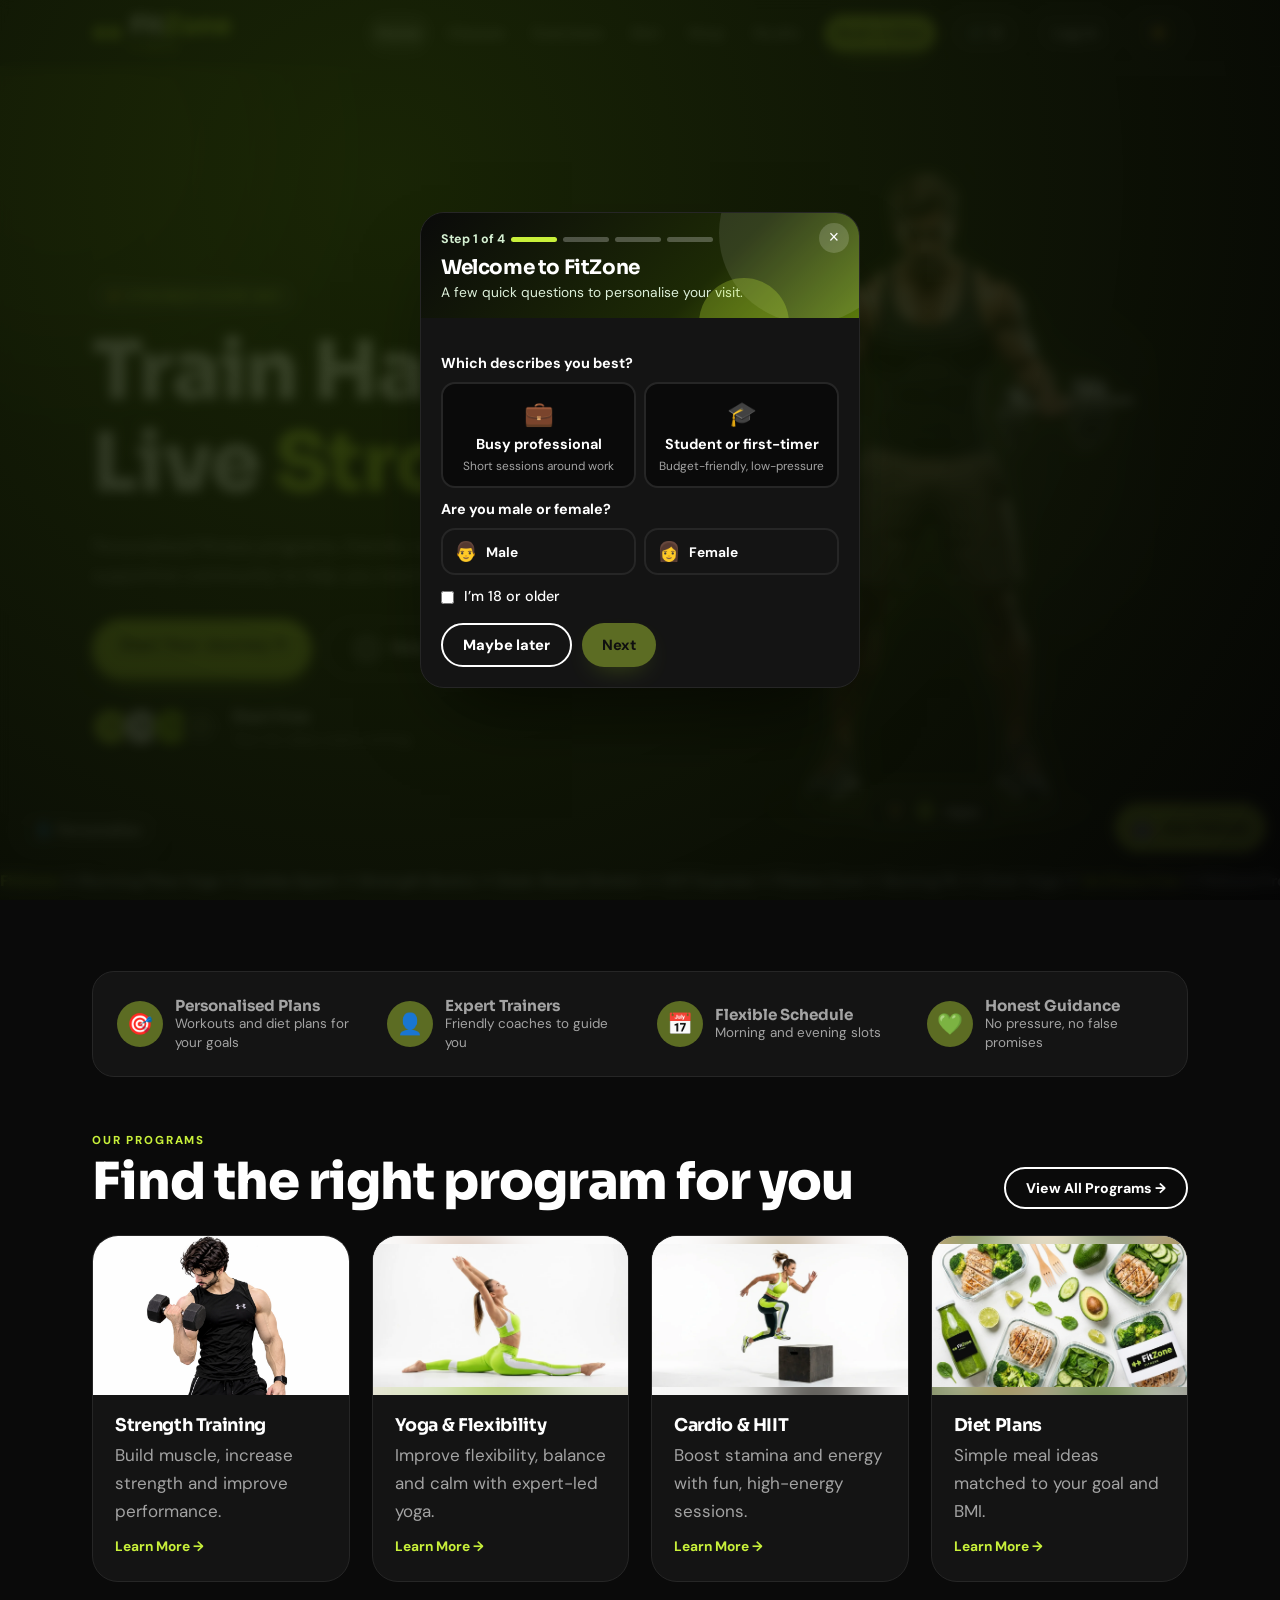
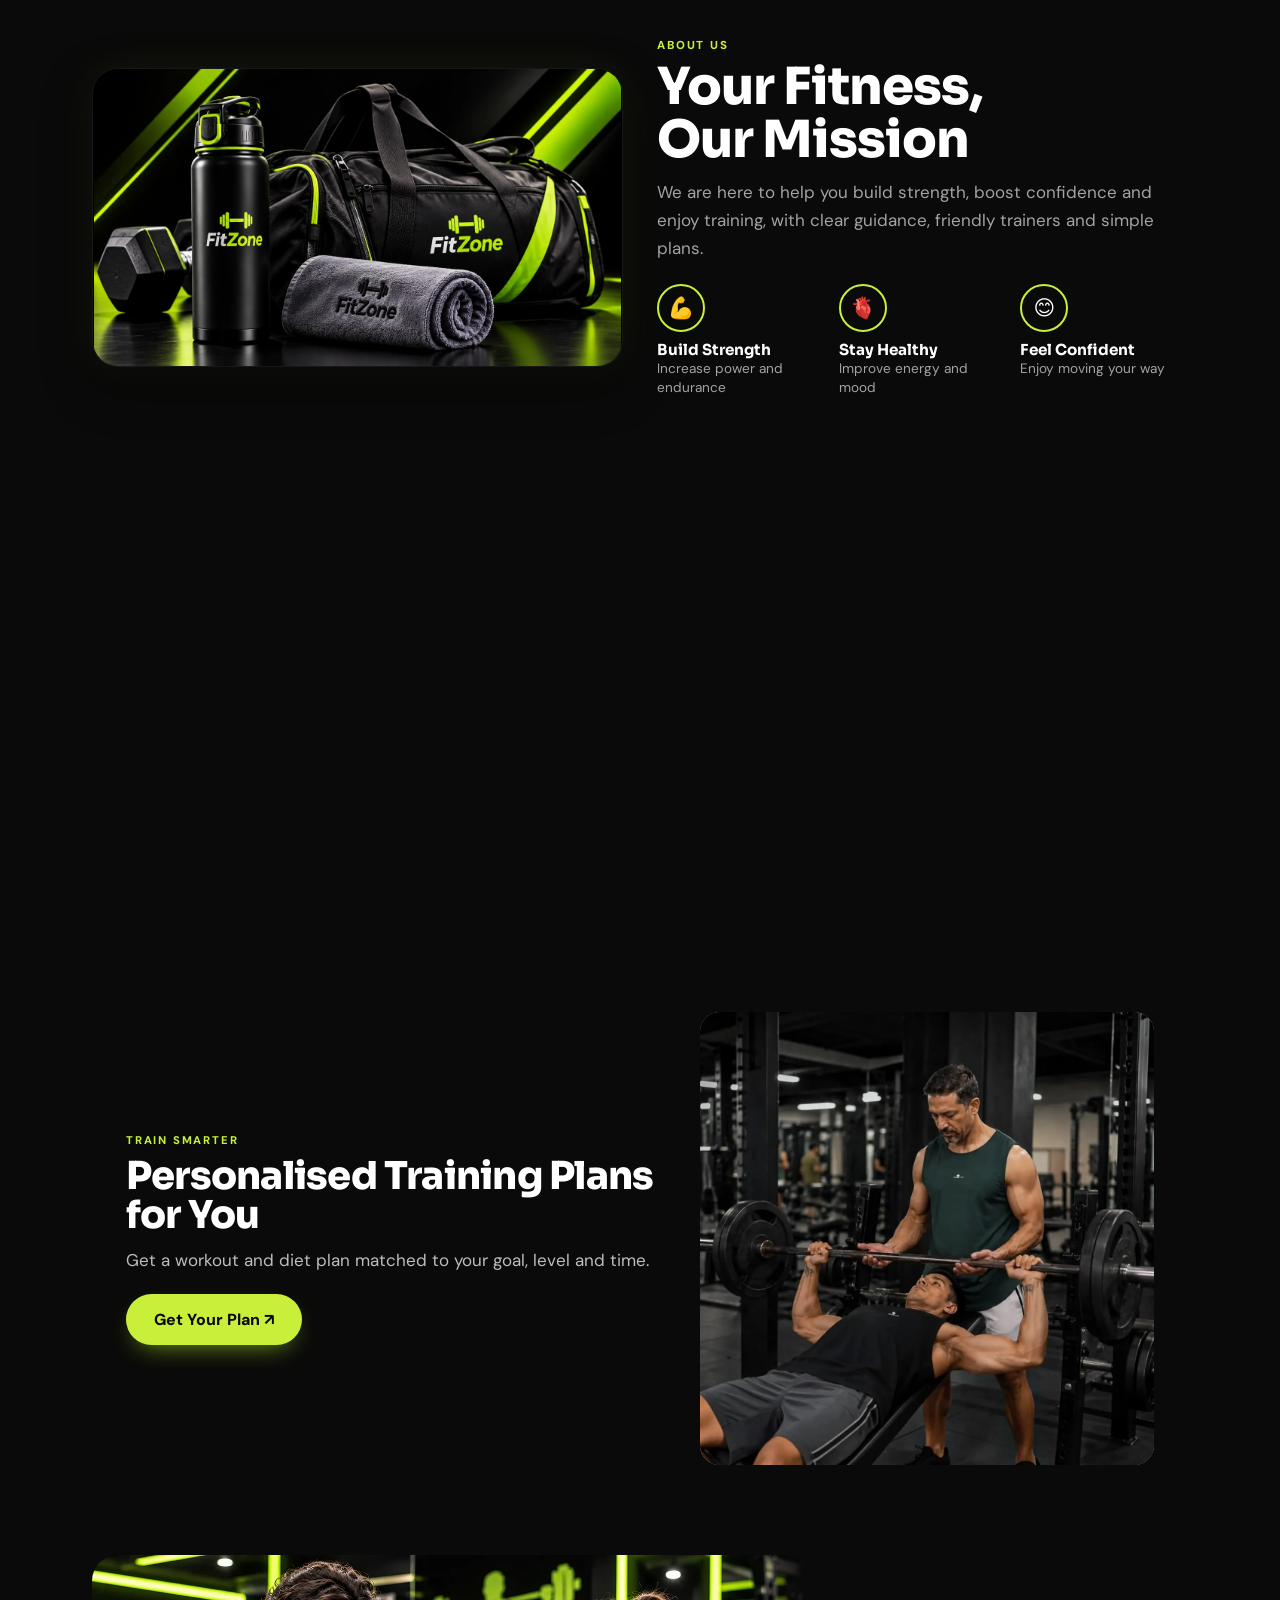
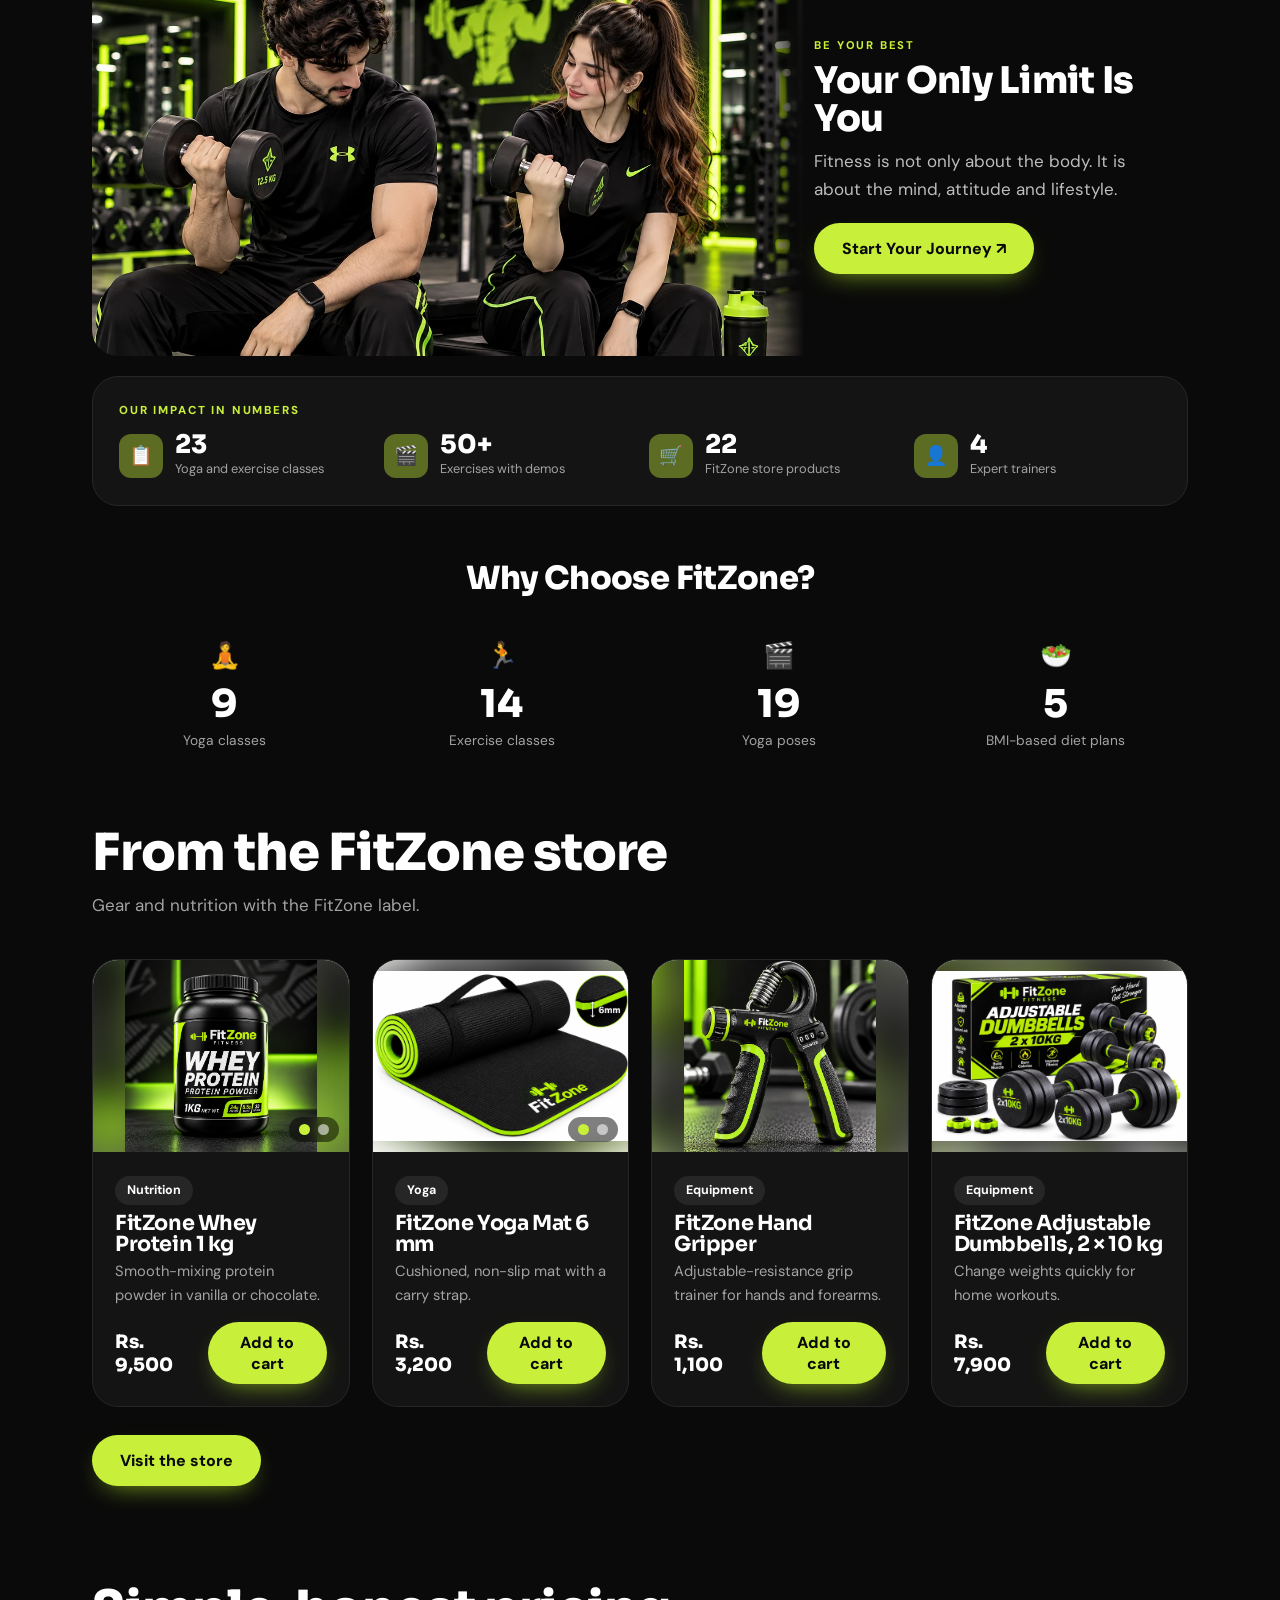
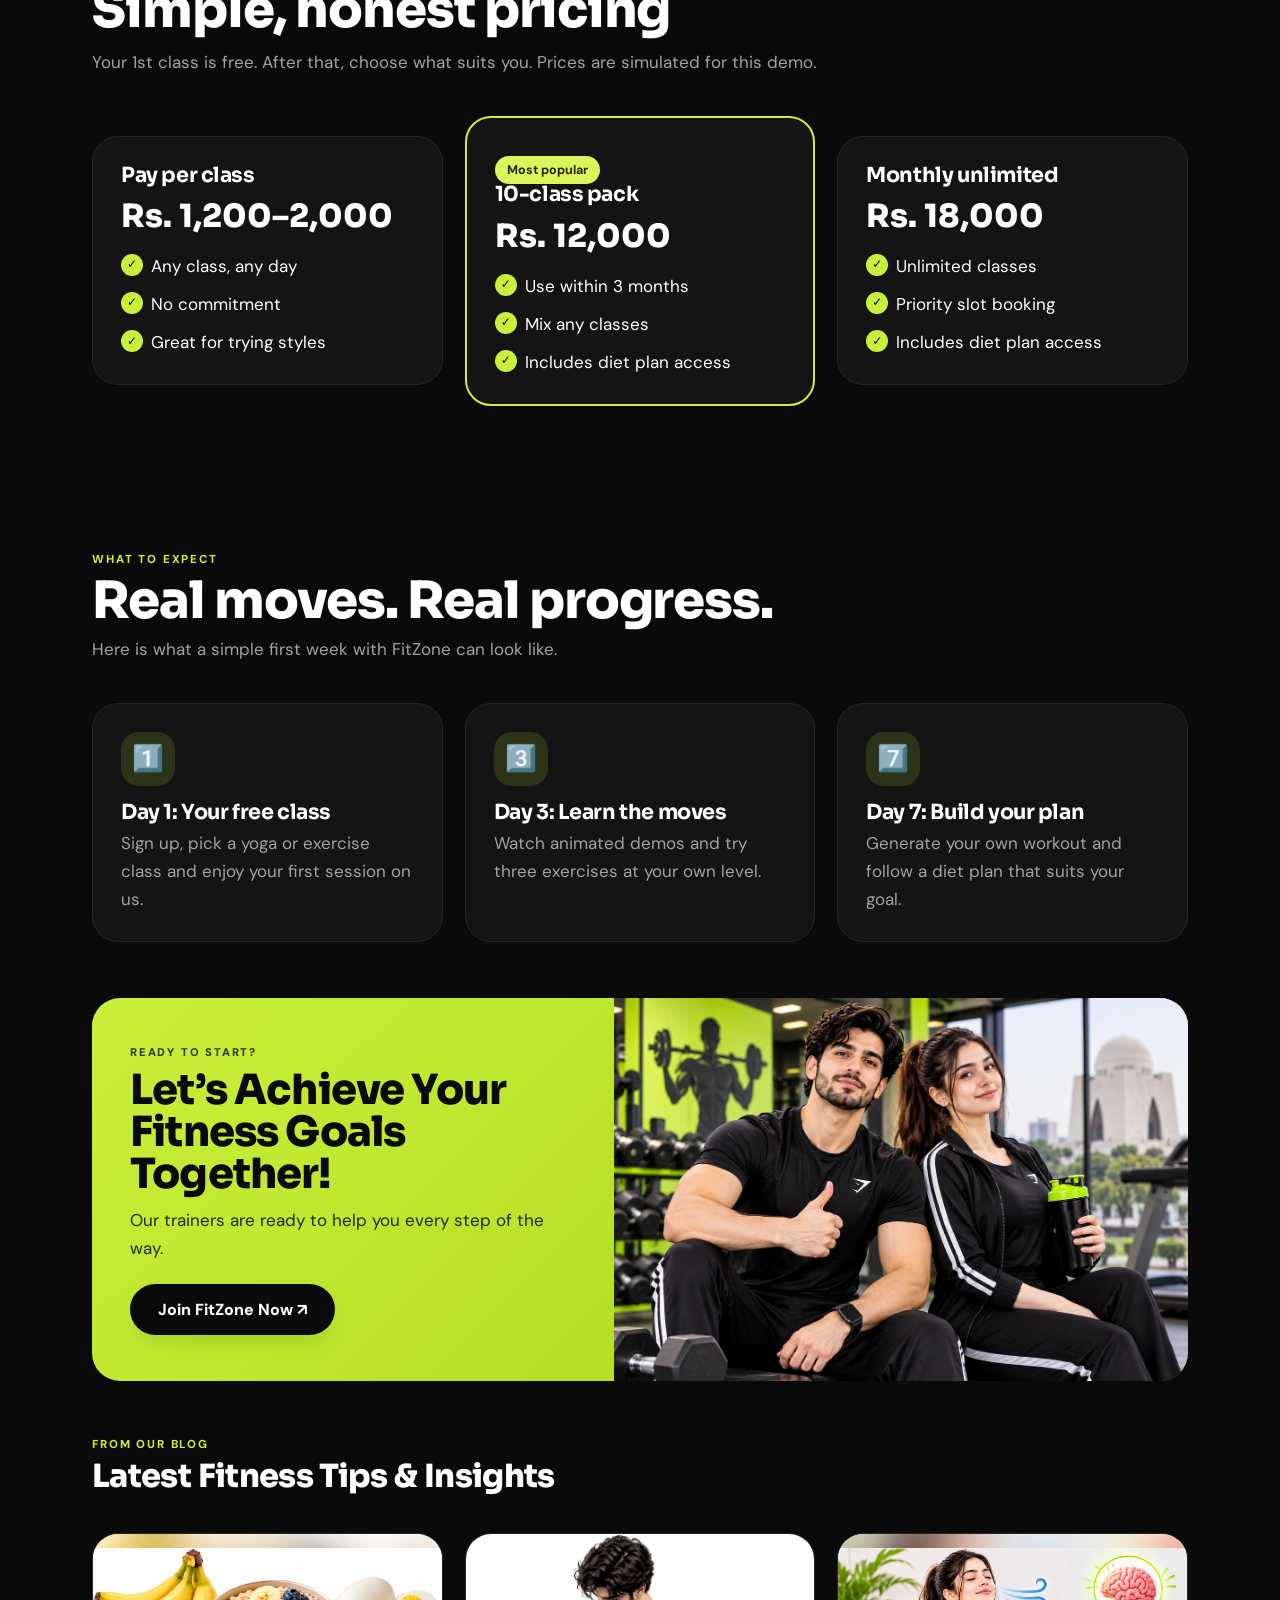
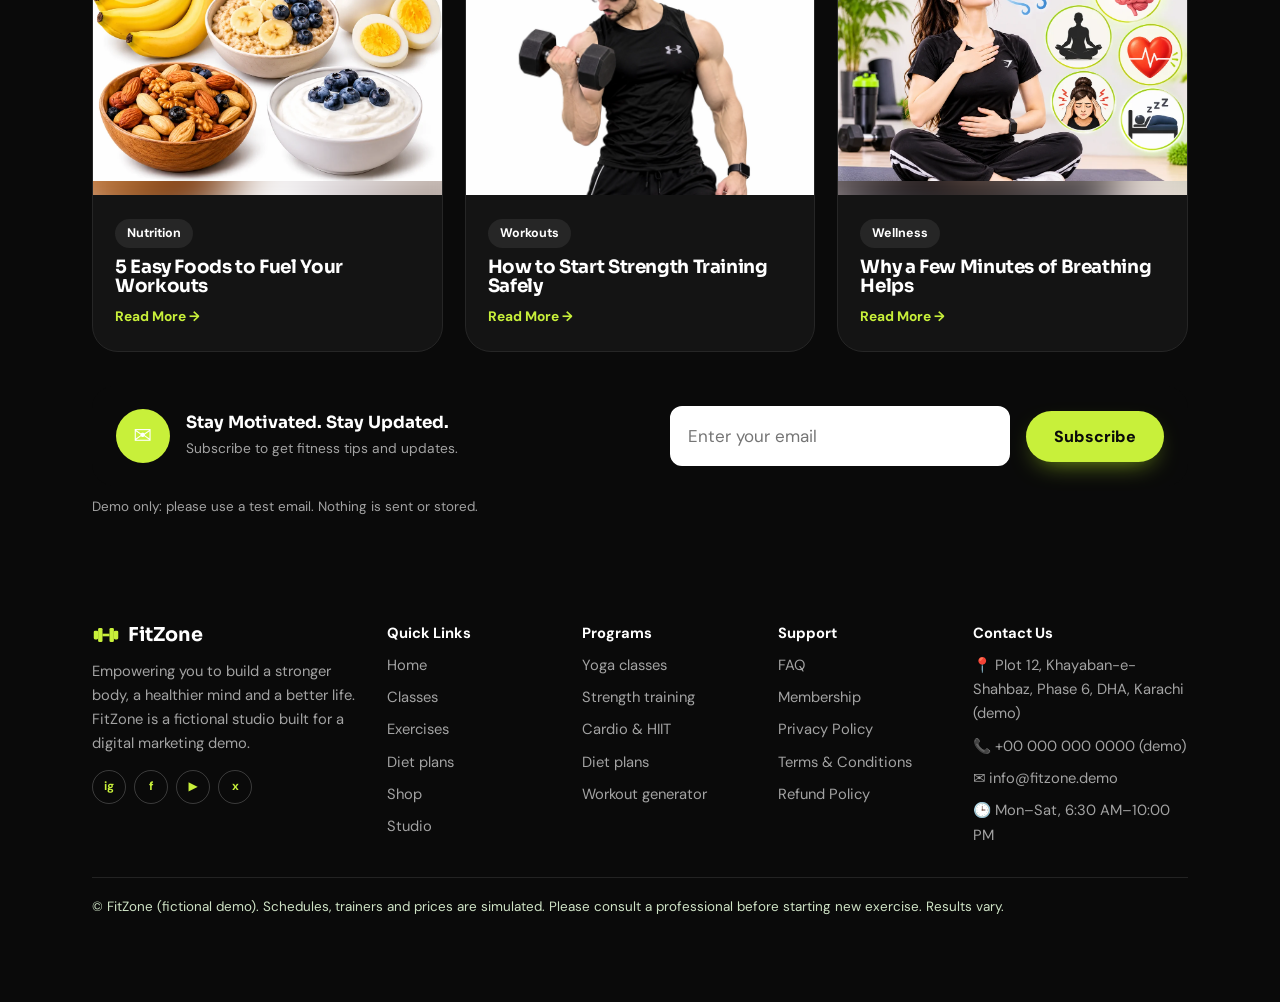
==== index.html @ 0810109a "first commit" ====
<!DOCTYPE html>
<html lang="en"><head><meta charset="utf-8">
<meta name="viewport" content="width=device-width, initial-scale=1, viewport-fit=cover">
<title>FitZone – Move your way</title>
<link rel="preconnect" href="https://fonts.googleapis.com"><link rel="preconnect" href="https://fonts.gstatic.com" crossorigin>
<link href="https://fonts.googleapis.com/css2?family=Sora:wght@600;700;800&family=DM+Sans:wght@400;500;700&display=swap" rel="stylesheet">
<link rel="stylesheet" href="styles.css"></head><body>
<div id="pb"></div>
<nav id="nav"><div class="w"><a class="logo" href="#home"><svg style="width:30px;height:30px;flex:none" viewBox="0 0 32 32" aria-hidden="true"><g fill="#c8f03a"><rect x="2" y="11" width="5" height="10" rx="1.5"/><rect x="25" y="11" width="5" height="10" rx="1.5"/><rect x="7" y="8" width="5" height="16" rx="1.5"/><rect x="20" y="8" width="5" height="16" rx="1.5"/><rect x="12" y="14.5" width="8" height="3"/></g></svg><span>Fit<i>Zone</i><small>FITNESS</small></span></a><button id="mb" aria-label="Menu">Menu</button>
<div class="links"><a data-p="home" href="#home">Home</a><a data-p="classes" href="#classes">Classes</a><a data-p="learn" href="#learn">Exercises</a><a data-p="diet" href="#diet">Diet</a><a data-p="shop" href="#shop">Shop</a><a data-p="studio" href="#studio">Studio</a><a class="btn" data-p="book" href="#book">Book a class</a><button class="opt" id="ct" aria-label="Open cart" style="margin-left:6px">🛒 <b id="cc">0</b></button><button class="opt" id="au" style="margin-left:6px">Log in</button><button class="opt" id="th" aria-label="Switch light or dark theme" style="margin-left:6px">🌙</button></div></div></nav>
 
<main>
<div class="pg" id="pg-home">
<header class="hx"><div class="blob" style="width:440px;height:440px;background:#9fd11a;left:-160px;top:-140px;opacity:.16"></div>
<div class="w hxg"><div class="hxl"><span class="eyebrow">⚡ Stronger every day</span>
<h1><span><b>Train Hard.</b></span><span><b>Live <em>Strong.</em></b></span></h1>
<p class="lead">Personalised fitness programs, friendly coaching and a supportive community to help you reach your best self.</p>
<div class="cta"><a class="btn" href="#classes">Start Your Journey ↗</a><a class="btn o" href="#studio"><span class="pl2">▶</span> Watch Video</a></div>
<div class="avs"><span style="background:#c8f03a;color:#0a0a0a">A</span><span style="background:#fff;color:#0a0a0a">B</span><span style="background:#9fd11a;color:#0a0a0a">S</span><span style="background:#262626;color:#c8f03a">+</span><div><b>Start free</b><small>Your 1st class costs nothing</small></div></div></div>
<div class="hxr"><div class="lift" role="img" aria-label="A strong man curling two dumbbells"><div class="lf-poster"></div><canvas class="lf-canvas" width="768" height="1152" aria-hidden="true"></canvas><span class="lf-rep">🏋️ <b id="reps">0</b> reps</span></div></div></div></header>
<section class="s1" style="padding-bottom:0"><div class="w"><div class="fs rv"><div><i>🎯</i><span><b>Personalised Plans</b>Workouts and diet plans for your goals</span></div><div><i>👤</i><span><b>Expert Trainers</b>Friendly coaches to guide you</span></div><div><i>📅</i><span><b>Flexible Schedule</b>Morning and evening slots</span></div><div><i>💚</i><span><b>Honest Guidance</b>No pressure, no false promises</span></div></div></div></section>
<section class="s1"><div class="w"><div class="sh rv"><div><span class="ey">Our programs</span><h2>Find the right program for you</h2></div><a class="btn o sm" href="#classes">View All Programs →</a></div><div class="grid p4"><div class="card pcd rv"><div class="im has-img wht"><img src="images/strength-training.webp" alt="Athlete doing a dumbbell curl: FitZone strength training" width="1100" height="1146" loading="lazy" decoding="async"></div><div class="tx"><h3>Strength Training</h3><p class="mut" style="margin-top:6px">Build muscle, increase strength and improve performance.</p><a class="ln" href="#classes">Learn More →</a></div></div><div class="card pcd rv"><div class="im has-img bf" style="--b:url('images/yoga-flexibility.webp')"><img src="images/yoga-flexibility.webp" alt="Woman doing a yoga stretch for flexibility" width="1100" height="614" loading="lazy" decoding="async"></div><div class="tx"><h3>Yoga &amp; Flexibility</h3><p class="mut" style="margin-top:6px">Improve flexibility, balance and calm with expert-led yoga.</p><a class="ln" href="#classes">Learn More →</a></div></div><div class="card pcd rv"><div class="im has-img bf" style="--b:url('images/cardio-hiit.webp')"><img src="images/cardio-hiit.webp" alt="Athlete doing a box jump in a high-intensity cardio workout" width="1100" height="614" loading="lazy" decoding="async"></div><div class="tx"><h3>Cardio &amp; HIIT</h3><p class="mut" style="margin-top:6px">Boost stamina and energy with fun, high-energy sessions.</p><a class="ln" href="#classes">Learn More →</a></div></div><div class="card pcd rv"><div class="im has-img bf" style="--b:url('images/diet-plans.webp')"><img src="images/diet-plans.webp" alt="Healthy meal prep boxes with chicken, broccoli, spinach and a green smoothie" width="1100" height="614" loading="lazy" decoding="async"></div><div class="tx"><h3>Diet Plans</h3><p class="mut" style="margin-top:6px">Simple meal ideas matched to your goal and BMI.</p><a class="ln" href="#diet">Learn More →</a></div></div></div></div></section>
<section class="s1" style="padding-top:0"><div class="w"><div class="ab"><figure class="abp abimg rv"><img src="images/about-us.webp" alt="FitZone water bottle, gym bag, towel and dumbbell" width="1400" height="788" loading="lazy" decoding="async"></figure><div class="rv"><span class="ey">About us</span><h2>Your Fitness,<br>Our Mission</h2><p class="mut" style="margin:12px 0 22px">We are here to help you build strength, boost confidence and enjoy training, with clear guidance, friendly trainers and simple plans.</p><div class="tri"><div><i>💪</i><b>Build Strength</b><span>Increase power and endurance</span></div><div><i>🫀</i><b>Stay Healthy</b><span>Improve energy and mood</span></div><div><i>😊</i><b>Feel Confident</b><span>Enjoy moving your way</span></div></div></div></div>
<div class="grid lkg"><a class="lk rv" href="#classes"><i class="lkimg"><img src="images/strength-training.webp" alt="Strength training: dumbbell curl" width="1100" height="1146" loading="lazy" decoding="async"></i><span><b>Strength Training</b>Build muscle and improve performance</span><em>→</em></a><a class="lk rv" href="#classes"><i class="lkimg"><img src="images/cardio-hiit.webp" alt="Athlete doing a box jump in a high-intensity cardio workout" width="1100" height="614" loading="lazy" decoding="async"></i><span><b>Cardio &amp; HIIT</b>High-energy workouts to boost stamina</span><em>→</em></a><a class="lk rv" href="#learn"><i class="lkimg"><img src="images/yoga-flexibility.webp" alt="Woman doing a yoga stretch for flexibility" width="1100" height="614" loading="lazy" decoding="async"></i><span><b>Flexibility &amp; Mobility</b>Move freely with stretching and yoga</span><em>→</em></a></div></div></section>
<section class="s1" style="padding-top:0"><div class="w"><div class="sh rv"><h2 style="font-size:1.9rem">Popular Workouts</h2><a class="btn o sm" href="#learn">View All</a></div><div class="grid w4"><a class="card pw rv" href="#learn"><div class="im has-img bf" style="--b:url('images/upper-body-strength.webp')"><img src="images/upper-body-strength.webp" alt="Athlete doing a dumbbell curl for upper body strength" width="1100" height="733" loading="lazy" decoding="async"></div><div class="tx"><b>Upper Body Strength</b><span class="mut">⏱ 45 min</span></div></a><a class="card pw rv" href="#learn"><div class="im has-img bf" style="--b:url('images/lower-body-power.webp')"><img src="images/lower-body-power.webp" alt="Athlete doing a barbell squat for lower body power" width="1100" height="733" loading="lazy" decoding="async"></div><div class="tx"><b>Lower Body Power</b><span class="mut">⏱ 30 min</span></div></a><a class="card pw rv" href="#learn"><div class="im has-img bf" style="--b:url('images/cardio-hiit.webp')"><img src="images/cardio-hiit.webp" alt="Athlete doing a box jump in a high-intensity cardio workout" width="1100" height="614" loading="lazy" decoding="async"></div><div class="tx"><b>HIIT Cardio</b><span class="mut">⏱ 30 min</span></div></a><a class="card pw rv" href="#learn"><div class="im has-img bf" style="--b:url('images/full-body-circuit.webp')"><img src="images/full-body-circuit.webp" alt="Full body circuit exercises: jumping jacks, squats, push-ups, lunges, planks, mountain climbers and high knees" width="1028" height="1100" loading="lazy" decoding="async"></div><div class="tx"><b>Full Body Circuit</b><span class="mut">⏱ 40 min</span></div></a></div></div></section>
<section class="s1" style="padding-top:0"><div class="w"><div class="pln rv"><div><span class="ey2">Train smarter</span><h2>Personalised Training Plans for You</h2><p>Get a workout and diet plan matched to your goal, level and time.</p><a class="btn" href="#learn">Get Your Plan ↗</a></div><div class="plp plpimg" style="--b:url('images/personalised-coaching.webp')"><img src="images/personalised-coaching.webp" alt="A trainer spotting a client on the bench press: personalised training" width="1200" height="1200" loading="lazy" decoding="async"></div></div></div></section>
<section class="s1" style="padding-top:0"><div class="w"><div class="ol"><div class="olc rv"><div class="olp olimg"><img src="images/your-only-limit.webp" alt="A couple training together with dumbbells in the gym" width="1400" height="788" loading="lazy" decoding="async"></div><div class="olt"><span class="ey2">Be your best</span><h2>Your Only Limit Is You</h2><p>Fitness is not only about the body. It is about the mind, attitude and lifestyle.</p><a class="btn" href="#classes">Start Your Journey ↗</a></div></div>
<div class="imp rv"><span class="ey">Our impact in numbers</span><div class="ig"><div><i>📋</i><b data-n="23">0</b><span>Yoga and exercise classes</span></div><div><i>🎬</i><b data-n="50" data-s="+">0</b><span>Exercises with demos</span></div><div><i>🛒</i><b data-n="22">0</b><span>FitZone store products</span></div><div><i>👤</i><b data-n="4">0</b><span>Expert trainers</span></div></div></div></div></div></section>
<section class="s1" style="padding-top:0"><div class="w"><h2 class="rv" style="text-align:center;font-size:2rem">Why Choose FitZone?</h2><div class="why rv"><div><i>🧘</i><b data-n="9">0</b><span>Yoga classes</span></div><div><i>🏃</i><b data-n="14">0</b><span>Exercise classes</span></div><div><i>🎬</i><b data-n="19">0</b><span>Yoga poses</span></div><div><i>🥗</i><b data-n="5">0</b><span>BMI-based diet plans</span></div></div></div></section>
<section style="padding-top:0"><div class="w"><h2 class="rv">From the FitZone store</h2><p class="mut rv" style="margin-top:12px">Gear and nutrition with the FitZone label.</p><div class="grid" id="fp"></div><p style="margin-top:28px"><a class="btn" href="#shop">Visit the store</a></p></div></section><section style="padding-top:0"><div class="w"><h2 class="rv">Simple, honest pricing</h2><p class="mut rv" style="margin-top:12px">Your 1st class is free. After that, choose what suits you. Prices are simulated for this demo.</p><div class="grid" style="align-items:center"><div class="card fe rv l"><h3>Pay per class</h3><p class="price">Rs. 1,200–2,000</p><ul class="ticks"><li>Any class, any day</li><li>No commitment</li><li>Great for trying styles</li></ul></div><div class="card fe rv hot"><span class=tag style=background:var(--b);color:#2a2200>Most popular</span><h3>10-class pack</h3><p class="price">Rs. 12,000</p><ul class="ticks"><li>Use within 3 months</li><li>Mix any classes</li><li>Includes diet plan access</li></ul></div><div class="card fe rv r"><h3>Monthly unlimited</h3><p class="price">Rs. 18,000</p><ul class="ticks"><li>Unlimited classes</li><li>Priority slot booking</li><li>Includes diet plan access</li></ul></div></div></div></section>
<section class="s1"><div class="w"><span class="ey rv">What to expect</span><h2 class="rv">Real moves. Real progress.</h2><p class="mut rv" style="margin:8px 0 0">Here is what a simple first week with FitZone can look like.</p><div class="grid"><div class="card fe rv"><div class="ic">1️⃣</div><h3>Day 1: Your free class</h3><p class="mut" style="margin-top:6px">Sign up, pick a yoga or exercise class and enjoy your first session on us.</p></div><div class="card fe rv"><div class="ic">3️⃣</div><h3>Day 3: Learn the moves</h3><p class="mut" style="margin-top:6px">Watch animated demos and try three exercises at your own level.</p></div><div class="card fe rv"><div class="ic">7️⃣</div><h3>Day 7: Build your plan</h3><p class="mut" style="margin-top:6px">Generate your own workout and follow a diet plan that suits your goal.</p></div></div></div></section>
<section class="s1" style="padding-top:0"><div class="w"><div class="cta2 rv"><div class="ct"><span class="ey2" style="color:#0a0a0acc">Ready to start?</span><h2>Let’s Achieve Your Fitness Goals Together!</h2><p>Our trainers are ready to help you every step of the way.</p><a class="btn dk" href="#book" data-demo>Join FitZone Now ↗</a></div><div class="cpimg" style="--b:url('images/karachi-gym-duo.webp')"><img src="images/karachi-gym-duo.webp" alt="FitZone members smiling in the gym with a view of Karachi" width="1280" height="853" loading="lazy" decoding="async"></div></div></div></section>
<section class="s1" style="padding-top:0"><div class="w"><div class="sh rv"><div><span class="ey">From our blog</span><h2 style="font-size:2rem">Latest Fitness Tips &amp; Insights</h2></div></div><div class="grid"><div class="card rv"><div class="im has-img bf" style="--b:url('images/healthy-breakfast.webp')"><img src="images/healthy-breakfast.webp" alt="Healthy breakfast foods: bananas, oats, boiled eggs, nuts and yogurt with blueberries" width="1100" height="733" loading="lazy" decoding="async"></div><div class="tx"><span class="tag" style="margin:0">Nutrition</span><h3 style="margin-top:10px;font-size:1.15rem">5 Easy Foods to Fuel Your Workouts</h3><button class="ln" data-read="0">Read More →</button></div></div><div class="card rv"><div class="im has-img wht"><img src="images/strength-training.webp" alt="Athlete doing a dumbbell curl: FitZone strength training" width="1100" height="1146" loading="lazy" decoding="async"></div><div class="tx"><span class="tag" style="margin:0">Workouts</span><h3 style="margin-top:10px;font-size:1.15rem">How to Start Strength Training Safely</h3><button class="ln" data-read="1">Read More →</button></div></div><div class="card rv"><div class="im has-img bf" style="--b:url('images/meditation-breathing.webp')"><img src="images/meditation-breathing.webp" alt="Woman doing a calm breathing exercise, with icons for better focus, calm, heart health, less stress and better sleep" width="1100" height="733" loading="lazy" decoding="async"></div><div class="tx"><span class="tag" style="margin:0">Wellness</span><h3 style="margin-top:10px;font-size:1.15rem">Why a Few Minutes of Breathing Helps</h3><button class="ln" data-read="2">Read More →</button></div></div></div><div class="nl rv"><i class="nlc">✉️</i><div><b>Stay Motivated. Stay Updated.</b><span>Subscribe to get fitness tips and updates.</span></div><input id="nle" type="email" placeholder="Enter your email" aria-label="Email address" autocomplete="off"><button class="btn" id="nls">Subscribe</button></div><p class="mut" id="nlm" style="font-size:.84rem;margin-top:10px;min-height:1.3em">Demo only: please use a test email. Nothing is sent or stored.</p></div></section>
</div>
 
<div class="pg" id="pg-classes" hidden>
<div class="pagehead"><div class="blob" style="width:340px;height:340px;background:#9fd11a;right:-60px;top:-80px"></div><div class="w" style="position:relative"><h1 style="font-size:clamp(2.4rem,6vw,4rem);font-weight:800">Find your <span class="grad">class</span></h1><p>Yoga or exercise, morning or evening. Your 1st class is free.</p></div></div>
<section id="cgs" hidden><div class="w"><div id="cgate" class="book"><h3>Please sign in to see our classes</h3><p class="mut" style="margin:10px 0 20px">Create a free account or log in to unlock all yoga and exercise classes. Your 1st class is free.</p><button class="btn" data-authc>Sign up / Log in</button></div></div></section><section id="cbody"><div class="w"><h2 class="rv" style="font-size:2.2rem">Book a class</h2><p class="mut rv" style="margin:8px 0 20px">Your 1st class is free, all other classes are paid. What would you like to do?</p><div class="ctt" id="ctt"></div><div class="chips" id="cct" style="margin-top:16px"></div><div class="chips" id="flt" style="margin-top:12px"></div><div class="grid" id="cg"></div>
<h2 class="rv" style="margin-top:80px;font-size:2.2rem">Weekly timetable <span class="mut" style="font-size:1rem;font-family:'DM Sans';font-weight:500">(simulated)</span></h2>
<div class="sc rv"><table><tr><th>Class</th><th>Days</th><th>Time</th><th>Price</th></tr><tr><td>Morning Flow Yoga</td><td>Mon · Wed · Fri</td><td>7:00 AM / 8:30 AM</td><td>Rs. 1,500</td></tr><tr><td>Strength Basics</td><td>Tue · Thu · Sat</td><td>7:00 AM / 8:30 AM</td><td>Rs. 2,000</td></tr><tr><td>Zumba Spark</td><td>Mon · Wed · Sat</td><td>6:30 PM / 8:00 PM</td><td>Rs. 1,800</td></tr><tr><td>Desk-Reset Stretch</td><td>Tue · Thu · Fri</td><td>6:30 PM / 8:00 PM</td><td>Rs. 1,200</td></tr><tr><td>HIIT Express</td><td>Mon · Wed · Fri</td><td>7:00 AM / 8:30 AM</td><td>Rs. 2,200</td></tr><tr><td>Pilates Core</td><td>Tue · Thu</td><td>6:30 PM / 8:00 PM</td><td>Rs. 1,700</td></tr><tr><td>Boxing Fit</td><td>Mon · Wed · Sat</td><td>6:30 PM / 8:00 PM</td><td>Rs. 2,300</td></tr><tr><td>Chair Yoga</td><td>Mon · Wed · Fri</td><td>7:00 AM / 8:30 AM</td><td>Rs. 1,300</td></tr><tr><td>Core Blast</td><td>Tue · Thu · Sat</td><td>7:00 AM / 8:30 AM</td><td>Rs. 1,900</td></tr><tr><td>Glute and Leg Day</td><td>Mon · Wed · Fri</td><td>6:30 PM / 8:00 PM</td><td>Rs. 2,100</td></tr><tr><td>Power Yoga</td><td>Tue · Thu · Sat</td><td>7:00 AM / 8:30 AM</td><td>Rs. 2,000</td></tr><tr><td>Stretch and Recover</td><td>Wed · Fri · Sun</td><td>6:30 PM / 8:00 PM</td><td>Rs. 1,400</td></tr><tr><td>Hatha Basics</td><td>Mon · Wed · Fri</td><td>7:00 AM / 8:30 AM</td><td>Rs. 1,400</td></tr><tr><td>Sunset Vinyasa</td><td>Tue · Thu · Sat</td><td>6:30 PM / 8:00 PM</td><td>Rs. 1,600</td></tr><tr><td>Ashtanga Basics</td><td>Mon · Wed · Fri</td><td>7:00 AM / 8:30 AM</td><td>Rs. 1,900</td></tr><tr><td>Yin Yoga</td><td>Wed · Fri · Sun</td><td>6:30 PM / 8:00 PM</td><td>Rs. 1,500</td></tr><tr><td>Breath and Meditation</td><td>Tue · Thu · Sat</td><td>7:00 AM / 8:30 AM</td><td>Rs. 1,200</td></tr><tr><td>Desk-Worker Yoga</td><td>Mon · Wed · Fri</td><td>6:30 PM / 8:00 PM</td><td>Rs. 1,400</td></tr><tr><td>Low-Impact Cardio</td><td>Mon · Wed · Fri</td><td>7:00 AM / 8:30 AM</td><td>Rs. 1,600</td></tr><tr><td>Circuit Training</td><td>Tue · Thu · Sat</td><td>6:30 PM / 8:00 PM</td><td>Rs. 2,000</td></tr><tr><td>Tabata Blast</td><td>Tue · Thu · Sat</td><td>7:00 AM / 8:30 AM</td><td>Rs. 2,200</td></tr><tr><td>Functional Strength</td><td>Mon · Wed · Fri</td><td>6:30 PM / 8:00 PM</td><td>Rs. 2,300</td></tr><tr><td>Barre Tone</td><td>Tue · Thu</td><td>6:30 PM / 8:00 PM</td><td>Rs. 1,800</td></tr></table><p class="mut" style="margin-top:10px;font-size:.9rem">Your 1st class is free. All other classes are paid. Prices are simulated.</p></div><h2 class="rv" style="margin-top:80px;font-size:2.2rem">A balanced week</h2><div class="sc rv"><table><tr><th>Day</th><th>Focus</th><th>Try</th></tr><tr><td>Mon</td><td>Legs and core</td><td>Squats, bridges, planks</td></tr><tr><td>Tue</td><td>Upper body</td><td>Push-ups, rows, shoulder press</td></tr><tr><td>Wed</td><td>Cardio class</td><td>Zumba Spark</td></tr><tr><td>Thu</td><td>Mobility</td><td>Morning Flow Yoga</td></tr><tr><td>Fri</td><td>Full body</td><td>Strength Basics</td></tr><tr><td>Sat</td><td>Fun and active</td><td>Walk, dance or play a sport</td></tr><tr><td>Sun</td><td>Rest</td><td>Stretch lightly and sleep well</td></tr></table></div>
</div></section></div>
 
<div class="pg" id="pg-studio" hidden>
<div class="pagehead"><div class="blob" style="width:340px;height:340px;background:#c8f03a;right:-60px;top:-80px"></div><div class="w" style="position:relative"><h1 style="font-size:clamp(2.4rem,6vw,4rem);font-weight:800">Step inside the <span class="grad">studio</span></h1><p>Take a quick tour, browse the space and meet your trainers.</p></div></div>
<section><div class="w"><div class="tour"><div class="vid vidreal rv"><video id="tv" controls playsinline preload="metadata" poster="video/gym-tour-poster.jpg" aria-label="FitZone gym tour video"><source src="video/gym-tour.mp4" type="video/mp4">Your browser does not support video.</video></div>
<div class="tourtx rv"><span class="ey">Inside FitZone &middot; 30 sec tour</span><h2>Step inside <span class="grad">the zone</span></h2><p class="tlead">Take half a minute to see where you will train: a bright main floor, a calm stretch corner and a friendly space for every level. No pressure, just come and look around.</p><ul class="tfeat"><li><b>Open main floor</b><span>Weights, bands and ropes within easy reach</span></li><li><b>Calm stretch room</b><span>A quiet corner for yoga and recovery</span></li><li><b>Beginner friendly</b><span>Coaches who guide you, step by step</span></li><li><b>1st class is free</b><span>Try a class before you decide</span></li></ul><div class="tcta"><a class="btn" href="#classes">Claim your free class</a></div><p class="tnote">Fictional studio. Illustrations are for demonstration.</p></div></div>
<div class="gal"><div class="rv gimg" style="--b:url('images/studio-main-floor.webp')"><img src="images/studio-main-floor.webp" alt="FitZone main floor with dumbbells, benches and mirrors" width="1024" height="1280" loading="lazy" decoding="async"><span>Main floor</span></div><div class="rv gimg" style="--b:url('images/studio-quiet-room.webp')"><img src="images/studio-quiet-room.webp" alt="Quiet room with artificial turf, dumbbell racks and a bench" width="1024" height="683" loading="lazy" decoding="async"><span>Quiet room</span></div><div class="rv gimg" style="--b:url('images/studio-dance-zone.webp')"><img src="images/studio-dance-zone.webp" alt="Dance zone with turf floor, soft boxes and exercise balls" width="736" height="981" loading="lazy" decoding="async"><span>Dance zone</span></div><div class="rv gimg" style="--b:url('images/studio-beginner-corner.webp')"><img src="images/studio-beginner-corner.webp" alt="Beginner corner with a bench, battle ropes, kettlebells and a stability ball" width="1200" height="900" loading="lazy" decoding="async"><span>Beginner corner</span></div></div></div></section>
<section style="padding-top:0"><div class="w"><h2 class="rv">Meet your trainers</h2><div class="grid" id="tg"></div></div></section><section style="padding-top:0"><div class="w"><div class="grid" style="grid-template-columns:repeat(auto-fit,minmax(290px,1fr))"><div class="card fe rv l"><h3>Opening hours</h3><div class="sum"><div><span>Mon – Fri</span><b>6:30 AM – 10:00 PM</b></div><div><span>Saturday</span><b>7:00 AM – 9:00 PM</b></div><div><span>Sunday</span><b>Closed for rest</b></div></div></div><div class="card fe rv"><h3>Studio etiquette</h3><ul class="ticks"><li>Bring a towel and water bottle</li><li>Tell your trainer about any injury</li><li>Arrive 10 minutes early on day one</li><li>Respect everyone’s space and pace</li></ul></div><div class="card fe rv r"><h3>Find us</h3><p class="mut" style="margin-top:8px">FitZone Studio, Plot 12, Khayaban-e-Shahbaz, Phase 6, DHA, Karachi. This address is a demo placeholder for the project.</p><p style="margin-top:12px"><b>Tip:</b> Please consult a professional before starting a new exercise routine.</p></div></div></div></section></div>
 
<div class="pg" id="pg-book" hidden>
<div class="pagehead"><div class="blob" style="width:340px;height:340px;background:#9fd11a;right:-60px;top:-80px"></div><div class="w" style="position:relative"><h1 style="font-size:clamp(2.4rem,6vw,4rem);font-weight:800">Book your <span class="grad">class</span></h1><p>Simple steps. No payment and no real booking, this is a demo.</p></div></div>
<section style="padding-top:50px"><div class="w"><div id="gate" class="book" hidden><h3>Sign in to book your class</h3><p class="mut" style="margin:10px 0 20px">Create an account to claim your free 1st class.</p><button class="btn" data-auth>Sign up / Log in</button></div><div class="book" id="bk"><div class="bs" id="bs"><i class="on"></i><i></i><i></i><i></i></div>
<div class="pane show" id="p1"><label>1. Choose a class</label><div class="opts" id="oC"></div><label>Choose a date</label><div class="opts" id="oD"></div><label>Choose a time slot</label><div class="opts" id="oS"></div><button class="btn" id="n1" disabled>Review booking</button></div>
<div class="pane" id="p2"><h3>2. Booking summary</h3><div class="sum" id="sum"></div><p class="mut" id="tn" style="font-size:.9rem;margin:14px 0 22px"></p><button class="btn o" data-b="p1">Change</button> <button class="btn" id="n2">Continue</button></div>
<div class="pane" id="p3"><h3>3. Your details (test data)</h3><br><label for="nm">Name</label><input id="nm" value="Test User" autocomplete="off"><label for="em">Email</label><input id="em" value="test@example.com" autocomplete="off"><button class="btn o" data-b="p2">Back</button> <button class="btn" id="n3">Book Mock Trial</button></div>
<div class="pane" id="p4"><div class="pass" id="pass"></div><h3 style="margin-top:36px">Classes you might like next</h3><p class="mut">Pick a preference for simple suggestions.</p><div class="opts" id="oP"></div><div class="grid" id="sug" style="margin-top:0"></div><div id="pvid"></div><br><button class="btn o" id="again">Start again</button></div></div>
<h2 style="margin-top:80px;font-size:2.2rem" class="rv">Questions</h2>
<details class="rv"><summary>Is the first class really free?</summary><p>Yes. Your 1st class is free after you sign up. All other classes are paid, between Rs. 1,200 and Rs. 2,500 (prices simulated, no real payment is taken).</p></details>
<details class="rv"><summary>I have never exercised. Is that okay?</summary><p>Yes. Choose a Beginner or All Levels class. Please consult a professional before starting a new routine.</p></details>
<details class="rv"><summary>Is this a real booking?</summary><p>No. FitZone is a fictional studio and the pass is a sample only.</p></details><details class="rv"><summary>What should I bring?</summary><p>Comfortable clothes, a towel, a water bottle and clean sports shoes.</p></details><details class="rv"><summary>Can I change my class later?</summary><p>Yes. In a real studio you could reschedule up to 4 hours before class. This is a demo, so nothing is actually booked.</p></details><details class="rv"><summary>Do you offer diet advice?</summary><p>We share general healthy-eating ideas on the Diet page. For personal advice, please see a dietitian.</p></details></div></section></div>
<div class="pg" id="pg-learn" hidden><div class="pagehead"><div class="blob" style="width:340px;height:340px;background:#9fd11a;right:-60px;top:-80px"></div><div class="w" style="position:relative"><h1 style="font-size:clamp(2.4rem,6vw,4rem);font-weight:800">Exercises &amp; <span class="grad">yoga</span></h1><p>Learn simple moves with clear form tips. Pick what suits your level.</p></div></div><section><div class="w"><h2 class="rv" style="font-size:2.2rem">Exercise library with demo videos</h2><p class="mut rv" style="margin:8px 0 20px">50+ exercises. Tap any card to watch the demo, then choose your level (Beginner, Intermediate or High) for sets, reps and steps.</p><input id="xs" placeholder="Search exercises, e.g. squat" aria-label="Search exercises"><div class="chips" id="xf" style="margin-bottom:6px"></div><div class="grid" id="xg" style="margin-top:20px"></div>
<h2 class="rv" style="margin-top:80px;font-size:2.2rem">Build your own workout</h2><p class="mut rv" style="margin:8px 0 20px">Choose your goal, level and time. We will put a workout together for you.</p><div class="book rv"><label>Your goal</label><div class="chips" id="wgc" style="margin-bottom:18px"></div><label>Your level</label><div class="chips" id="wlc" style="margin-bottom:18px"></div><label>Time available</label><div class="chips" id="wtc" style="margin-bottom:22px"></div><button class="btn" id="wbn">Generate my workout</button></div><div id="wo"></div>
<h2 class="rv" style="margin-top:80px;font-size:2.2rem">Yoga poses and breathing</h2><p class="mut rv" style="margin:8px 0 20px">Tap a pose to watch the demo. Move gently and stop if anything hurts.</p><div class="chips" id="yf"></div><div class="grid" id="yg" style="margin-top:20px"></div>
<h2 class="rv" style="margin-top:80px;font-size:2.2rem">Warm-up and cool-down</h2><div class="grid"><div class="card fe rv l"><h3>5-minute warm-up</h3><ul class="ticks"><li>Arm circles, 30 sec</li><li>Hip circles, 30 sec</li><li>Marching on the spot, 1 min</li><li>Bodyweight squats, 10 reps</li><li>Cat-cow, 10 slow reps</li></ul></div><div class="card fe rv r"><h3>5-minute cool-down</h3><ul class="ticks"><li>Slow walk, 2 min</li><li>Hamstring stretch, 30 sec per side</li><li>Quad stretch, 30 sec per side</li><li>Child’s pose, 1 min</li><li>Five slow, deep breaths</li></ul></div></div><p class="mut" style="margin-top:20px;font-size:.9rem">Please consult a professional before starting a new exercise routine, especially with injuries or medical conditions.</p></div></section></div><div class="pg" id="pg-diet" hidden><div class="pagehead"><div class="blob" style="width:340px;height:340px;background:#9fd11a;right:-60px;top:-80px"></div><div class="w" style="position:relative"><h1 style="font-size:clamp(2.4rem,6vw,4rem);font-weight:800">Diet plans made for <span class="grad">you</span></h1><p>Enter your height and weight to get a plan matched to your BMI, then build your own.</p></div></div><section><div class="w"><div id="prof"></div><div class="book rv"><h3>Check your BMI</h3><p class="mut" style="margin:6px 0 16px">Used only to pick a general plan. It is not a diagnosis.</p><div class="row2"><div><label for="bh">Height (cm)</label><input id="bh" type="number" placeholder="e.g. 170"></div><div><label for="bw">Weight (kg)</label><input id="bw" type="number" placeholder="e.g. 70"></div></div><p id="be" style="color:#c0392b;font-weight:700;min-height:1.4em"></p><button class="btn" id="bc">Show my plan</button><div id="bg"></div></div>
<div class="chips" id="dg" style="margin-top:34px"></div><div id="dp"></div>
<h2 class="rv" style="margin-top:80px;font-size:2.2rem">Build your own plan</h2><p class="mut rv" style="margin:8px 0 20px">Pick a suggestion or type your own meals. Your plan is saved in this browser.</p>
<div class="book rv"><div class="row2"><div><label for="m1">Breakfast</label><input id="m1" list="dl1" placeholder="Choose or type"></div><div><label for="m2">Lunch</label><input id="m2" list="dl2" placeholder="Choose or type"></div><div><label for="m3">Snack</label><input id="m3" list="dl3" placeholder="Choose or type"></div><div><label for="m4">Dinner</label><input id="m4" list="dl4" placeholder="Choose or type"></div></div><label for="mn">Notes (water, timings, allergies)</label><input id="mn"><button class="btn" id="msv">Save my plan</button> <button class="btn o" id="mpf">Fill from recommended</button> <button class="btn o" id="mcl">Clear</button><div id="mo"></div></div><datalist id="dl1"><option value="Oats with milk"><option value="Vegetable omelette"><option value="Besan chilla"><option value="Boiled eggs and toast"><option value="Daliya with milk"><option value="Fruit and yogurt bowl"></datalist><datalist id="dl2"><option value="Daal and roti"><option value="Grilled chicken salad"><option value="Chana pulao"><option value="Vegetable curry with roti"><option value="Fish with rice"><option value="Lentil soup"></datalist><datalist id="dl3"><option value="Fruit"><option value="Roasted chana"><option value="Nuts and dates"><option value="Yogurt"><option value="Peanut chaat"><option value="Sprouts salad"></datalist><datalist id="dl4"><option value="Vegetable soup"><option value="Grilled fish with sabzi"><option value="Daal and salad"><option value="Chicken tikka with salad"><option value="Khichdi"><option value="Egg bhurji with roti"></datalist></div></section></div><div class="pg" id="pg-shop" hidden><div class="pagehead"><div class="blob" style="width:340px;height:340px;background:#9fd11a;right:-60px;top:-80px"></div><div class="w" style="position:relative"><h1 style="font-size:clamp(2.4rem,6vw,4rem);font-weight:800">The FitZone <span class="grad">store</span></h1><p>Gear and nutrition with the FitZone label. Add to cart and check out in demo mode.</p></div></div><section><div class="w"><input id="ss" placeholder="Search products, e.g. protein or mat" aria-label="Search products"><div class="chips" id="sf" style="margin-top:14px"></div><div class="grid" id="sg" style="margin-top:24px"></div><p class="mut" style="margin-top:34px;font-size:.88rem">Supplements are not medicines or a substitute for a varied diet. For adults only. Consult a professional before use. Prices are simulated and all products shown are fictional illustrations.</p></div></section></div></main>
<footer><div class="w"><div class="f5"><div><p class="flg"><svg style="width:28px;height:28px" viewBox="0 0 32 32" aria-hidden="true"><g fill="#c8f03a"><rect x="2" y="11" width="5" height="10" rx="1.5"/><rect x="25" y="11" width="5" height="10" rx="1.5"/><rect x="7" y="8" width="5" height="16" rx="1.5"/><rect x="20" y="8" width="5" height="16" rx="1.5"/><rect x="12" y="14.5" width="8" height="3"/></g></svg><b>FitZone</b></p><p style="margin-top:10px">Empowering you to build a stronger body, a healthier mind and a better life. FitZone is a fictional studio built for a digital marketing demo.</p><div class="soc"><span aria-label="Instagram">ig</span><span aria-label="Facebook">f</span><span aria-label="YouTube">▶</span><span aria-label="X">x</span></div></div>
<div><p><b>Quick Links</b></p><a href="#home">Home</a><a href="#classes">Classes</a><a href="#learn">Exercises</a><a href="#diet">Diet plans</a><a href="#shop">Shop</a><a href="#studio">Studio</a></div>
<div><p><b>Programs</b></p><a href="#classes">Yoga classes</a><a href="#classes">Strength training</a><a href="#classes">Cardio &amp; HIIT</a><a href="#diet">Diet plans</a><a href="#learn">Workout generator</a></div>
<div><p><b>Support</b></p><a href="#book">FAQ</a><a href="#home">Membership</a><button data-info="privacy">Privacy Policy</button><button data-info="terms">Terms &amp; Conditions</button><button data-info="refund">Refund Policy</button></div>
<div><p><b>Contact Us</b></p><p>📍 Plot 12, Khayaban-e-Shahbaz, Phase 6, DHA, Karachi (demo)</p><p>📞 +00 000 000 0000 (demo)</p><p>✉️ info@fitzone.demo</p><p>🕒 Mon–Sat, 6:30 AM–10:00 PM</p></div></div>
<p class="fnote">© FitZone (fictional demo). Schedules, trainers and prices are simulated. Please consult a professional before starting new exercise. Results vary.</p></div></footer>
 
<button id="agb" class="agb" aria-label="Open the FitZone assistant"><i>🤖</i><span>Ask FitZone</span></button>
<aside id="agp" class="agp" hidden aria-label="FitZone assistant"><div class="agh"><div><b>FitZone Assistant</b><span>AI helper for your questions</span></div><button id="agx" aria-label="Close assistant">×</button></div><div id="agm" class="agm" aria-live="polite"></div><div id="agc" class="agcs"></div><div class="agi"><input id="agq" placeholder="Ask about classes, prices, diet…" aria-label="Your question" maxlength="300" autocomplete="off"><button id="ags" class="btn" aria-label="Send">➤</button></div><p class="agn">AI answers can be imperfect and are not medical advice. Demo data is simulated.</p></aside>
<button id="pz" class="opt" aria-label="Open persona questions">👤 Personalise</button>
<div class="mq"><div id="mq"></div></div>
<script src="script.js"></script>
</body></html>
---- styles.css ----
/* FitZone – main stylesheet
   Themes: dark (default, black + lime) and light, switched with [data-theme] on <html>.
   Hero images are loaded from assets/images/ through the --ph, --pb, --pl and --pr variables. */
:root{--bg:#f6f6f2;--surf:#fff;--ink:#0a0a0a;--mut:#5c5f56;--line:#e4e4dc;--a:#4a7506;--b:#c8f03a;--c:#6b9a00;--on:#fff;--lime:#c8f03a;--d:#0a0a0a;color-scheme:light dark;box-sizing:border-box;padding-top:env(safe-area-inset-top,0px);padding-bottom:env(safe-area-inset-bottom,0px)}
@media(prefers-color-scheme:dark){:root:not([data-theme="light"]){--bg:#0a0a0a;--surf:#141414;--ink:#fff;--mut:#a3a3a3;--line:#262626;--a:#c8f03a;--b:#d9f65a;--c:#9bd21d;--on:#0a0a0a}}
:root[data-theme="dark"]{--bg:#0a0a0a;--surf:#141414;--ink:#fff;--mut:#a3a3a3;--line:#262626;--a:#c8f03a;--b:#d9f65a;--c:#9bd21d;--on:#0a0a0a}
*{box-sizing:border-box}html{scroll-behavior:smooth}
body{margin:0;background:var(--bg);color:var(--ink);font:400 17px/1.65 'DM Sans',system-ui,sans-serif;overflow-x:hidden}
h1,h2,h3{font-family:Sora,'DM Sans',sans-serif;margin:0;line-height:1.02;letter-spacing:-.02em}
h2{font-size:clamp(2rem,4.6vw,3.2rem);font-weight:800}h3{font-size:1.3rem;font-weight:700}p{margin:0}.mut{color:var(--mut)}
.w{max-width:1140px;margin:auto;padding:0 22px}section{padding:90px 0}[hidden]{display:none!important}
.grad{background:linear-gradient(100deg,var(--a),var(--c));-webkit-background-clip:text;background-clip:text;color:transparent}.hero .grad,.pagehead .grad{background:linear-gradient(100deg,#c8f03a,#e8ff8a);-webkit-background-clip:text;background-clip:text}
#pb{position:fixed;top:0;left:0;height:4px;background:var(--b);width:0;z-index:50}
nav{position:fixed;top:0;left:0;right:0;z-index:40;padding-top:env(safe-area-inset-top,0px);background:color-mix(in srgb,var(--bg) 82%,transparent);backdrop-filter:blur(14px);border-bottom:1px solid var(--line)}
nav .w{display:flex;align-items:center;justify-content:space-between;height:66px}
.logo{font:800 1.6rem Sora,sans-serif;color:var(--ink);text-decoration:none}.logo i{font-style:normal;color:var(--a)}
.links{display:flex;align-items:center;gap:6px}.links a{color:var(--mut);text-decoration:none;font-weight:700;font-size:.95rem;padding:8px 14px;border-radius:99px;transition:.25s}
.links a:hover,.links a.act{color:var(--ink);background:var(--line)}.links a.btn{background:var(--lime);color:#0a0a0a;margin-left:8px}
#mb{display:none;background:none;border:2px solid var(--line);color:var(--ink);border-radius:12px;padding:8px 12px;font:700 .9rem 'DM Sans';cursor:pointer}
@media(max-width:780px){#mb{display:block}.links{display:none;position:absolute;top:66px;left:0;right:0;background:var(--bg);flex-direction:column;align-items:stretch;padding:14px 22px;border-bottom:1px solid var(--line)}nav.open .links{display:flex}}
.btn{display:inline-block;border:0;cursor:pointer;background:var(--lime);color:#0a0a0a;font:800 1rem 'DM Sans';padding:15px 28px;border-radius:99px;text-decoration:none;transition:transform .25s,box-shadow .25s;box-shadow:0 10px 26px -12px #8fb81f}
.btn:hover{transform:translateY(-3px);box-shadow:0 16px 30px -12px #8fb81f}.btn.o{background:none;color:var(--ink);box-shadow:none;border:2px solid var(--ink)}.btn.o:hover{background:var(--ink);color:var(--bg)}.btn:disabled{opacity:.4;cursor:not-allowed;transform:none}
:focus-visible{outline:3px solid var(--b);outline-offset:3px}
.pg{padding-top:66px;animation:pgin .6s ease}@keyframes pgin{from{opacity:0;transform:translateY(16px)}}
.rv{opacity:0;transform:translateY(40px) scale(.98);transition:opacity .8s,transform .8s cubic-bezier(.2,.8,.2,1)}.rv.in{opacity:1;transform:none}
/* hero */
.hero{position:relative;overflow:hidden;background:var(--d) repeating-linear-gradient(115deg,transparent 0 46px,#ffffff0d 46px 48px);color:#fff;min-height:calc(100svh - 66px);display:flex;align-items:center;padding:60px 0}
.blob{position:absolute;border-radius:50%;filter:blur(80px);opacity:.38;animation:drift 14s ease-in-out infinite alternate}
@keyframes drift{to{transform:translate(60px,-40px) scale(1.2)}}
.hero .w{position:relative;display:grid;grid-template-columns:1.1fr .9fr;gap:40px;align-items:center}@media(max-width:860px){.hero .w{grid-template-columns:1fr}}
.hero h1{font-size:clamp(2.6rem,6.4vw,5rem);line-height:1.08;font-weight:800}.hero h1 span{display:block;overflow:hidden;padding-bottom:.08em}
.hero h1 b{display:block;font-weight:inherit;transform:translateY(110%);animation:up 1s cubic-bezier(.2,.8,.2,1) forwards}.hero h1 span:nth-child(2) b{animation-delay:.12s}.hero h1 span:nth-child(3) b{animation-delay:.24s}
@keyframes up{to{transform:none}}@keyframes fade{to{opacity:1}}
.hero p.lead{margin:24px 0 32px;max-width:470px;font-size:1.15rem;color:#d5e1ee;opacity:0;animation:fade .8s .7s forwards}.hero .cta{display:flex;gap:12px;flex-wrap:wrap;opacity:0;animation:fade .8s .9s forwards}
.hero .btn.o,.band .btn.o{color:#fff;border-color:#fff}.hero .btn.o:hover{background:#fff;color:var(--d)}
.stage{position:relative;aspect-ratio:1;max-width:440px;width:100%;margin:auto}.stage .main{border-radius:42% 58% 55% 45%/50% 45% 55% 50%;overflow:hidden;width:100%;height:100%;animation:morph 9s ease-in-out infinite alternate,flt 5s ease-in-out infinite}
@keyframes morph{50%{border-radius:58% 42% 40% 60%/45% 58% 42% 55%}}@keyframes flt{50%{transform:translateY(-14px)}}
.chip{position:absolute;background:#fff;color:#1a1033;font-weight:700;font-size:.85rem;padding:10px 16px;border-radius:16px;box-shadow:0 14px 30px -10px #0008;animation:flt 4s ease-in-out infinite}
svg{display:block;width:100%;height:100%}
.mq{position:fixed;left:0;right:0;bottom:0;z-index:45;padding-bottom:env(safe-area-inset-bottom,0px);background:var(--d);color:#e8f0f8;overflow:hidden;white-space:nowrap;font:600 .92rem Sora;line-height:38px}.mq b{color:#c8f03a}.mq div{display:inline-block;animation:mq 26s linear infinite}@keyframes mq{to{transform:translateX(-50%)}}
.stats{display:grid;grid-template-columns:repeat(4,1fr);gap:18px;text-align:center}@media(max-width:700px){.stats{grid-template-columns:repeat(2,1fr)}}
.stats b{display:block;font:700 2.6rem Sora;line-height:1}.stats span{color:var(--mut);font-size:.95rem}
.grid{display:grid;grid-template-columns:repeat(auto-fit,minmax(250px,1fr));gap:22px;margin-top:40px}
.card{background:var(--surf);border:1px solid var(--line);border-radius:26px;overflow:hidden;transition:transform .35s,box-shadow .35s}.card:hover{transform:translateY(-8px);box-shadow:0 24px 44px -22px var(--a)}
.card .im{aspect-ratio:4/3;overflow:hidden}.card .im svg{transition:transform .6s}.card:hover .im svg{transform:scale(1.1) rotate(1.5deg)}.card .tx{padding:22px}
.tag{display:inline-block;font-size:.78rem;font-weight:700;padding:4px 12px;border-radius:99px;background:var(--line);margin:10px 6px 0 0}
.fe{padding:28px}.fe .ic{width:54px;height:54px;border-radius:18px;display:grid;place-items:center;font-size:1.6rem;background:color-mix(in srgb,var(--a) 14%,transparent);margin-bottom:16px}
.steps4{counter-reset:s;display:grid;grid-template-columns:repeat(auto-fit,minmax(200px,1fr));gap:20px;margin-top:40px}.steps4 div{position:relative;padding:26px;border-radius:24px;background:var(--surf);border:1px solid var(--line)}
.steps4 div:before{counter-increment:s;content:counter(s);font:700 2.4rem Sora;position:absolute;right:20px;top:6px;color:var(--line)}
.band{background:var(--d) repeating-linear-gradient(115deg,transparent 0 46px,#ffffff0d 46px 48px);color:#fff;border-radius:36px;padding:64px 30px;text-align:center;position:relative;overflow:hidden}.band .btn{margin-top:26px}
.pagehead{background:var(--d) repeating-linear-gradient(115deg,transparent 0 46px,#ffffff0d 46px 48px);color:#fff;padding:80px 0 70px;position:relative;overflow:hidden}.pagehead p{color:#d5e1ee;max-width:520px;margin-top:14px}
.chips{display:flex;gap:10px;flex-wrap:wrap}.opt{border:2px solid var(--line);background:var(--surf);color:var(--ink);padding:10px 18px;border-radius:99px;font:700 .95rem 'DM Sans';cursor:pointer;transition:.2s}.opt:hover{border-color:var(--a)}.opt[aria-pressed=true]{background:var(--ink);color:var(--bg);border-color:var(--ink)}
table{width:100%;border-collapse:collapse;margin-top:30px;background:var(--surf);border-radius:22px;overflow:hidden}th,td{padding:16px 18px;text-align:left;border-bottom:1px solid var(--line)}th{background:var(--line)}.sc{overflow-x:auto}
.tour{display:grid;grid-template-columns:1.2fr .8fr;gap:40px;align-items:center;margin-top:40px}@media(max-width:860px){.tour{grid-template-columns:1fr}}
.vid{position:relative;aspect-ratio:16/10;border-radius:30px;overflow:hidden;width:100%;border:0;cursor:pointer;color:#fff;display:grid;place-items:center;padding:0}
.vid .play{position:absolute;width:88px;height:88px;border-radius:50%;background:#fff;display:grid;place-items:center;animation:pl 2s infinite}.vid .play:before{content:"";border-left:26px solid var(--a);border-top:15px solid transparent;border-bottom:15px solid transparent;margin-left:7px}
@keyframes pl{50%{transform:scale(1.12)}}.vid.on .play{display:none}.vid .sc2{position:absolute;inset:0;display:none;place-items:center;text-align:center;padding:24px;background:#0006;font:800 clamp(1.6rem,4vw,2.8rem) Sora}.vid.on .sc2{display:grid}
.vid .bar{position:absolute;left:0;bottom:0;height:6px;background:#fff;width:0}.vid.on .bar{animation:bar 12s linear forwards}@keyframes bar{to{width:100%}}
.gal{display:grid;grid-template-columns:repeat(4,1fr);gap:16px;margin-top:40px}@media(max-width:800px){.gal{grid-template-columns:repeat(2,1fr)}}.gal div{position:relative;aspect-ratio:1;border-radius:24px;overflow:hidden}.gal div:nth-child(1),.gal div:nth-child(4){grid-row:span 1}.gal span{position:absolute;left:12px;bottom:12px;background:#fff;color:#1a1033;font-weight:700;font-size:.8rem;padding:5px 12px;border-radius:99px}
.gal svg{transition:transform .6s}.gal div:hover svg{transform:scale(1.15)}
.book{background:var(--surf);border:1px solid var(--line);border-radius:30px;padding:34px;margin-top:36px}.bs{display:flex;gap:8px;margin-bottom:28px}.bs i{flex:1;height:7px;border-radius:7px;background:var(--line);transition:.4s}.bs i.on{background:var(--a)}
.opts{display:flex;gap:10px;flex-wrap:wrap;margin:12px 0 24px}label{font-weight:700;display:block;margin-bottom:4px}
input{width:100%;padding:14px 16px;border-radius:14px;border:2px solid var(--line);background:var(--bg);color:var(--ink);font:inherit;margin:6px 0 16px}
.pane{display:none}.pane.show{display:block;animation:pgin .5s}.sum div{display:flex;justify-content:space-between;gap:16px;padding:12px 0;border-bottom:1px dashed var(--line)}
.pass{position:relative;border:3px dashed var(--a);border-radius:26px;padding:30px;text-align:center;animation:pop .7s cubic-bezier(.2,1.4,.4,1)}@keyframes pop{from{transform:scale(.8);opacity:0}}
.pass .st{display:inline-block;margin-top:14px;background:#c0392b;color:#fff;font-weight:700;padding:6px 14px;border-radius:8px;font-size:.85rem}
.cf{position:fixed;top:-20px;width:10px;height:16px;z-index:60;pointer-events:none;animation:fall 2.6s ease-in forwards}@keyframes fall{to{transform:translateY(110vh) rotate(720deg);opacity:.6}}
details{background:var(--surf);border:1px solid var(--line);border-radius:18px;padding:18px 22px;margin-top:12px}summary{font-weight:700;cursor:pointer}details p{margin-top:10px;color:var(--mut)}
footer{background:var(--d);color:#cfe3c6;padding:46px 0;font-size:.92rem}footer b{color:#fff}
body{padding-bottom:38px}
.md{position:fixed;inset:0;z-index:70;background:#0a1626cc;backdrop-filter:blur(6px);display:grid;place-items:center;padding:18px;overflow:auto}.md>div{background:var(--surf);border-radius:28px;padding:30px;max-width:520px;width:100%;max-height:92vh;overflow:auto;animation:pop .5s cubic-bezier(.2,1.2,.4,1)}.md h3{font-size:1.6rem;margin-bottom:6px}
.tabs{display:flex;gap:6px;background:var(--line);padding:5px;border-radius:99px;margin:18px 0}.tabs button{flex:1;border:0;background:none;color:var(--ink);font:700 .95rem 'DM Sans';padding:10px;border-radius:99px;cursor:pointer}.tabs button.on{background:var(--surf);box-shadow:0 2px 8px #0002}
.row2{display:grid;grid-template-columns:1fr 1fr;gap:12px}.pcs{display:grid;grid-template-columns:1fr 1fr;gap:12px;margin:10px 0 18px}
.pc{border:2px solid var(--line);border-radius:18px;padding:14px;text-align:left;background:var(--bg);color:var(--ink);cursor:pointer;font:inherit}.pc[aria-pressed=true]{border-color:var(--a);background:color-mix(in srgb,var(--a) 10%,var(--surf))}.pc b{display:block}.pc span{font-size:.85rem;color:var(--mut)}
.prof{display:flex;gap:22px;flex-wrap:wrap;align-items:center;background:var(--surf);border:1px solid var(--line);border-radius:22px;padding:18px 24px;margin-bottom:30px}
.meal{display:flex;gap:16px;padding:14px 0;border-bottom:1px dashed var(--line)}.meal b{min-width:96px;color:var(--a)}
@media(max-width:520px){.pcs,.row2{grid-template-columns:1fr}.meal{flex-direction:column;gap:2px}}
.grad{background-size:200% 100%;animation:sh 6s linear infinite}@keyframes sh{to{background-position:200% 0}}
.btn{position:relative;overflow:hidden}.btn:after{content:"";position:absolute;top:0;left:-70%;width:50%;height:100%;background:linear-gradient(100deg,transparent,#fff6,transparent);transform:skewX(-20deg);transition:left .6s}.btn:hover:after{left:130%}
.card:hover .ic{animation:wig .6s}@keyframes wig{25%{transform:rotate(-12deg) scale(1.1)}75%{transform:rotate(12deg) scale(1.1)}}
.ecgw{width:300px;height:50px;margin-top:26px}.ecg{stroke-dasharray:600;stroke-dashoffset:600;animation:ecg 3s linear infinite}@keyframes ecg{50%{stroke-dashoffset:0}100%{stroke-dashoffset:-600}}
.rv.l{transform:translateX(-50px)}.rv.r{transform:translateX(50px)}.rv.l.in,.rv.r.in{transform:none}
html.t *{transition:background-color .4s,color .4s,border-color .4s!important}
.ticks{list-style:none;padding:0;margin:16px 0 0;display:grid;gap:10px}.ticks li{padding-left:30px;position:relative}.ticks li:before{content:"✓";position:absolute;left:0;top:2px;width:22px;height:22px;border-radius:50%;background:var(--a);color:var(--on);display:grid;place-items:center;font-size:.75rem;font-weight:700}
.price{font:800 2rem Sora;margin:10px 0}.hot{border:2px solid var(--a);transform:scale(1.03)}
.ex{display:flex;gap:16px;padding:20px;align-items:flex-start;animation:fi .5s both}@keyframes fi{from{opacity:0;transform:translateY(14px)}}.ex h3{font-size:1.1rem}.ex p{font-size:.92rem;margin-top:4px}
.xi{font-size:1.8rem;width:54px;height:54px;flex:none;border-radius:16px;display:grid;place-items:center;background:color-mix(in srgb,var(--a) 14%,transparent)}
.fg{display:grid;grid-template-columns:2fr 1fr 1fr;gap:30px}@media(max-width:700px){.fg{grid-template-columns:1fr}}.fg a{color:#cfe3c6;display:block;text-decoration:none;margin-bottom:6px}.fg a:hover{color:#fff}
.links a{padding:8px 11px;font-size:.92rem}
.gauge{display:flex;height:14px;border-radius:99px;overflow:hidden}.gauge i{display:block}
.mk{position:absolute;top:-28px;transform:translateX(-50%);transition:left 1.3s cubic-bezier(.2,.8,.2,1);font-weight:800;font-size:.9rem;white-space:nowrap}
.nb{background:color-mix(in srgb,var(--b) 22%,transparent);border-radius:14px;padding:12px 16px;margin-top:14px}
.pd .im{position:relative;aspect-ratio:5/4}.lb{position:absolute;left:12px;top:12px;background:var(--d);color:#fff;font:800 .75rem Sora;padding:5px 12px;border-radius:99px}
.bump{animation:wig .5s}#pz{position:fixed;left:14px;bottom:calc(48px + env(safe-area-inset-bottom,0px));z-index:44;box-shadow:0 8px 20px -8px #0006}
.card .im{position:relative}.pbt{position:absolute;left:12px;bottom:12px;width:54px;height:54px;border-radius:50%;border:0;background:#fff;color:var(--a);font-size:1.2rem;cursor:pointer;box-shadow:0 8px 20px -6px #0006;animation:pl 2s infinite;padding-left:4px}
.vp{position:relative;aspect-ratio:16/10;border-radius:20px;overflow:hidden;background:var(--d)}.vp .vart{position:absolute;inset:0}.vp .vart svg{animation:vz 6s ease-in-out infinite}@keyframes vz{50%{transform:scale(1.12) translateY(-4px)}}
.vcap{position:absolute;left:0;right:0;bottom:5px;padding:36px 16px 14px;background:linear-gradient(transparent,#000b);color:#fff;font-weight:700}.vcap span{display:block;animation:fi .5s both}
.vb{position:absolute;left:0;right:0;bottom:0;height:5px;background:#fff4}.vb i{display:block;height:100%;width:0;background:var(--b)}
.md{background:radial-gradient(circle at 30% 20%,#1c2a05d9,#050505ee);animation:mfade .3s}@keyframes mfade{from{opacity:0}}
.md>div{padding:0!important;border-radius:30px!important;max-width:560px!important;position:relative;box-shadow:0 40px 80px -30px #000a;border:1px solid var(--line)}
.mhd{position:relative;overflow:hidden;background:linear-gradient(135deg,#0a0a0a,#1d2a05 65%,#5a7a0c);color:#fff;padding:28px 30px 24px}
.mhd:before,.mhd:after{content:"";position:absolute;border-radius:50%;background:#ffffff1a}.mhd:before{width:180px;height:180px;right:-40px;top:-70px}.mhd:after{width:90px;height:90px;right:70px;bottom:-50px;background:#c8f03a44}
.mhd h3{position:relative;color:#fff;font-size:1.7rem;margin:0;padding-right:34px}.mhd p{position:relative;color:#dcefd9;margin-top:6px;font-size:.96rem}
.pills{position:relative;display:flex;align-items:center;gap:6px;font-size:.78rem;font-weight:700;color:#d5f0d2;margin-bottom:12px}.pills i{flex:1;max-width:46px;height:5px;border-radius:5px;background:#ffffff40;transition:background .3s}.pills i.on{background:#c8f03a}
.mb{padding:24px 30px 30px}.mb.sl{animation:slin .45s cubic-bezier(.2,.8,.2,1)}@keyframes slin{from{opacity:0;transform:translateX(26px)}}
.mx{position:absolute;top:14px;right:14px;z-index:3;width:36px;height:36px;border-radius:50%;border:0;background:#ffffff2b;color:#fff;font-size:1.4rem;line-height:1;cursor:pointer;transition:.25s}.mx:hover{background:#ffffff55;transform:rotate(90deg)}
.mf{margin-top:24px;display:flex;gap:10px;flex-wrap:wrap}.md .opts{display:grid;grid-template-columns:repeat(auto-fit,minmax(120px,1fr));gap:10px}
.tl{display:flex;flex-direction:column;align-items:center;gap:2px;padding:14px 10px;border-radius:18px;text-align:center;font-weight:700;position:relative;font-size:.92rem}.tl i{font-style:normal;font-size:1.7rem}
.tl.opt[aria-pressed=true]{background:color-mix(in srgb,var(--a) 14%,var(--surf));color:var(--ink);border-color:var(--a)}
.tl[aria-pressed=true]:after{content:"✓";position:absolute;top:7px;right:9px;width:20px;height:20px;border-radius:50%;background:var(--a);color:var(--on);font-size:.7rem;display:grid;place-items:center}
.pc{text-align:center;padding:18px 12px;border-radius:20px}.pc .pe{font-style:normal;font-size:2.2rem;display:block}.pc b{font-size:1.02rem}
.lvs{display:grid;gap:12px}.lv{display:grid;grid-template-columns:54px 1fr auto;align-items:center;gap:14px;text-align:left;border:2px solid var(--line);background:var(--bg);color:var(--ink);border-radius:20px;padding:14px 16px;cursor:pointer;font:inherit;transition:.25s}.lv:hover{border-color:var(--a);transform:translateX(6px)}
.lv i{font-style:normal;font-size:1.6rem;width:54px;height:54px;border-radius:16px;display:grid;place-items:center;background:color-mix(in srgb,var(--a) 14%,transparent)}.lv b{display:block;font:700 1.05rem Sora;color:var(--ink)}.lv span{color:var(--mut);font-size:.88rem}.lv em{font-style:normal;font-weight:800;color:var(--a);font-size:.88rem;white-space:nowrap}
.dz{display:grid;grid-template-columns:repeat(auto-fit,minmax(110px,1fr));gap:10px;margin:0 0 18px}.dz div{background:var(--bg);border:1px solid var(--line);border-radius:16px;padding:12px;text-align:center}.dz b{display:block;font:800 1.1rem Sora;color:var(--a)}.dz span{font-size:.8rem;color:var(--mut)}
.sl2{counter-reset:q;list-style:none;padding:0;margin:12px 0 18px;display:grid;gap:12px}.sl2 li{counter-increment:q;position:relative;padding-left:44px}.sl2 li:before{content:counter(q);position:absolute;left:0;top:0;width:30px;height:30px;border-radius:50%;background:var(--a);color:var(--on);display:grid;place-items:center;font-weight:800;font-size:.85rem}
.ex[role=button]{cursor:pointer}.ex:hover .xi{transform:scale(1.1) rotate(-4deg)}.xi{transition:.3s}
.zfa,.zfl,.zto,.znl,.zna{fill:none;stroke-linecap:round;stroke-linejoin:round}.zfa,.zfl{stroke:#8fb59a;stroke-width:8}.znl,.zna{stroke:#14532d;stroke-width:8}.zto{stroke:#16a34a;stroke-width:12}.zhd{fill:#fde047;stroke:#14532d;stroke-width:3}
.dmo{position:relative;border-radius:20px;overflow:hidden;background:linear-gradient(160deg,#ecfccb,#d9f99d 60%,#bef264);margin-bottom:18px}.dmo svg{display:block;width:100%;height:auto}
.dtag{position:absolute;left:12px;top:12px;background:#dc2626;color:#fff;font:800 .7rem Sora;padding:4px 10px;border-radius:99px}.drep{position:absolute;right:12px;top:12px;background:#14532d;color:#fff;font:700 .78rem Sora;padding:4px 12px;border-radius:99px}
.dpp{position:absolute;left:12px;bottom:14px;width:36px;height:36px;border-radius:50%;border:0;background:#fff;cursor:pointer;font-size:.9rem}.dbar{position:absolute;left:0;right:0;bottom:0;height:5px;background:#14532d33}.dbar i{display:block;height:100%;width:0;background:#16a34a}
.xt{position:relative;width:108px;height:84px;flex:none;border-radius:16px;overflow:hidden;background:linear-gradient(160deg,#ecfccb,#bef264)}.xt svg{width:100%;height:100%}
.pb{position:absolute;right:6px;bottom:6px;width:24px;height:24px;border-radius:50%;background:#fff;color:#15803d;display:grid;place-items:center;font-size:.6rem;padding-left:2px;transition:.3s}.ex:hover .pb{transform:scale(1.2)}
.wr{display:flex;gap:14px;align-items:center;padding:10px 0;border-bottom:1px dashed var(--line);cursor:pointer}.wr:hover b{color:var(--a)}.wr .xt{width:84px;height:62px}.wr b{font-family:Sora}.wr span{display:block;font-size:.9rem}
.ctt{display:grid;grid-template-columns:repeat(auto-fit,minmax(260px,1fr));gap:14px}
.ctile{display:flex;align-items:center;gap:16px;text-align:left;border:2px solid var(--line);background:var(--surf);color:var(--ink);border-radius:22px;padding:18px 20px;cursor:pointer;font:inherit;transition:.25s;position:relative}.ctile:hover{border-color:var(--a);transform:translateY(-3px)}
.ctile i{font-style:normal;font-size:2.2rem;width:64px;height:64px;border-radius:20px;display:grid;place-items:center;background:color-mix(in srgb,var(--a) 14%,transparent);flex:none}.ctile b{display:block;font:700 1.15rem Sora}.ctile span{color:var(--mut);font-size:.9rem}
.ctile[aria-pressed=true]{border-color:var(--a);background:color-mix(in srgb,var(--a) 10%,var(--surf));box-shadow:0 14px 30px -18px var(--a)}.ctile[aria-pressed=true]:after{content:"✓";position:absolute;top:12px;right:14px;width:24px;height:24px;border-radius:50%;background:var(--a);color:var(--on);display:grid;place-items:center;font-size:.8rem}
.agb{position:fixed;right:14px;bottom:calc(48px + env(safe-area-inset-bottom,0px));z-index:44;display:flex;align-items:center;gap:8px;border:0;border-radius:99px;padding:11px 18px 11px 14px;background:#c8f03a;color:#0a0a0a;font:800 .92rem 'DM Sans';cursor:pointer;box-shadow:0 12px 28px -10px #0008;transition:transform .25s}.agb:hover{transform:translateY(-3px)}.agb i{font-style:normal;font-size:1.3rem;animation:wig 3s infinite}
.agp{position:fixed;right:14px;bottom:calc(100px + env(safe-area-inset-bottom,0px));z-index:65;width:min(370px,calc(100vw - 28px));height:min(540px,calc(100vh - 140px));display:flex;flex-direction:column;background:var(--surf);border:1px solid var(--line);border-radius:22px;box-shadow:0 30px 60px -20px #000a;overflow:hidden;animation:pop .35s cubic-bezier(.2,1.2,.4,1)}
.agh{display:flex;justify-content:space-between;align-items:center;gap:10px;padding:14px 16px;background:linear-gradient(135deg,#0a0a0a,#1d2a05 65%,#5a7a0c);color:#fff}.agh b{display:block;font:700 1rem Sora}.agh span{font-size:.76rem;color:#d5f0d2}.agh button{width:30px;height:30px;border-radius:50%;border:0;background:#ffffff2b;color:#fff;font-size:1.2rem;cursor:pointer}
.agm{flex:1;overflow:auto;padding:14px;display:flex;flex-direction:column;gap:10px}.mg{max-width:88%;padding:10px 13px;border-radius:16px;font-size:.92rem;line-height:1.5;white-space:pre-wrap;animation:fi .3s;overflow-wrap:anywhere}.mg.b{background:var(--line);border-bottom-left-radius:4px;align-self:flex-start}.mg.u{background:var(--a);color:var(--on);border-bottom-right-radius:4px;align-self:flex-end}.mg.th{opacity:.7;animation:pl 1.2s infinite}
.agcs{display:flex;gap:6px;flex-wrap:wrap;padding:0 14px 8px}.agcs button{border:1px solid var(--line);background:var(--bg);color:var(--ink);border-radius:99px;padding:6px 12px;font:600 .76rem 'DM Sans';cursor:pointer}.agcs button:hover{border-color:var(--a)}
.agi{display:flex;gap:8px;padding:6px 14px 8px}.agi input{margin:0;flex:1;padding:10px 14px;border-radius:99px}.agi .btn{padding:10px 16px}.agn{font-size:.7rem;color:var(--mut);padding:0 14px 10px;margin:0}
.md>div{max-width:440px!important;border-radius:24px!important}.mhd{padding:16px 20px 14px}.mhd h3{font-size:1.25rem}.mhd p{font-size:.86rem;margin-top:3px}.pills{margin-bottom:8px}
.mb{padding:16px 20px 20px}.mx{top:10px;right:10px;width:30px;height:30px;font-size:1.1rem}.mb label{font-size:.9rem;margin:8px 0 2px}
.md .opts{grid-template-columns:repeat(auto-fit,minmax(104px,1fr));gap:8px;margin:6px 0 10px}
.tl{flex-direction:row;justify-content:flex-start;gap:8px;padding:9px 11px;border-radius:14px;font-size:.86rem;text-align:left}.tl i{font-size:1.2rem}
.tl[aria-pressed=true]:after{top:50%;right:8px;transform:translateY(-50%);width:16px;height:16px;font-size:.6rem}
.pcs{gap:8px;margin:6px 0 10px}.pc{padding:10px;border-radius:14px}.pc .pe{font-size:1.5rem}.pc b{font-size:.9rem}.pc span{font-size:.74rem;display:block}
.mf{margin-top:14px}.mf .btn{padding:10px 20px;font-size:.92rem}.md input{margin:4px 0 10px;padding:10px 12px}


.logo{display:flex;align-items:center;gap:8px;line-height:1}.logo small{display:block;font:700 .52rem 'DM Sans';letter-spacing:.28em;color:var(--a);margin-top:3px}
.ey{display:block;font:800 .72rem 'DM Sans';letter-spacing:.16em;text-transform:uppercase;color:var(--a);margin-bottom:8px}.ey2{display:inline-block;font:800 .7rem 'DM Sans';letter-spacing:.16em;text-transform:uppercase;color:#c8f03a;margin-bottom:10px}
.s1{padding:56px 0}.sh{display:flex;justify-content:space-between;align-items:flex-end;gap:16px;flex-wrap:wrap;margin-bottom:26px}.btn.sm{padding:10px 20px;font-size:.88rem}.btn.dk{background:#0a0a0a;color:#fff}
.hx{position:relative;overflow:hidden;background:var(--d);color:#fff;padding:96px 0 48px}.hxg{display:grid;grid-template-columns:1.05fr .95fr;gap:20px;align-items:center;position:relative}
.eyebrow{display:inline-block;font:700 .72rem 'DM Sans';letter-spacing:.14em;text-transform:uppercase;color:#c8f03a;background:#ffffff12;border:1px solid #ffffff1f;padding:6px 14px;border-radius:99px;margin-bottom:18px}
.hx h1{font:800 clamp(2.7rem,6.4vw,5.4rem) Sora;line-height:1.04;letter-spacing:-.02em;color:#fff}.hx h1 span{display:block;overflow:hidden;padding-bottom:.08em}.hx h1 b{display:block;font-weight:inherit;transform:translateY(110%);animation:up 1s cubic-bezier(.2,.8,.2,1) forwards}.hx h1 span:nth-child(2) b{animation-delay:.14s}.hx h1 em{font-style:normal;color:#c8f03a}
.hx .lead{margin:20px 0 28px;max-width:470px;font-size:1.1rem;color:#bdbdbd;opacity:0;animation:fade .8s .6s forwards}.hx .cta{display:flex;gap:12px;flex-wrap:wrap;opacity:0;animation:fade .8s .8s forwards}.hx .btn.o{color:#fff;border-color:#ffffff55}.hx .btn.o:hover{background:#fff;color:#0a0a0a}
.pl2{display:inline-grid;place-items:center;width:26px;height:26px;border-radius:50%;border:2px solid currentColor;font-size:.6rem;padding-left:2px;margin-right:6px}
.avs{display:flex;align-items:center;gap:0;margin-top:26px;opacity:0;animation:fade .8s 1s forwards}.avs>span{width:38px;height:38px;border-radius:50%;display:grid;place-items:center;font-weight:800;font-size:.85rem;border:2px solid #0a0a0a;margin-right:-8px}.avs div{margin-left:20px;line-height:1.3}.avs b{display:block;color:#fff}.avs small{color:#a3a3a3}
.hxr{position:relative;display:grid;place-items:center}
.fs{display:grid;grid-template-columns:repeat(auto-fit,minmax(210px,1fr));gap:6px;background:var(--surf);border:1px solid var(--line);border-radius:22px;padding:16px 10px}.fs>div{display:flex;gap:12px;align-items:center;padding:8px 14px}.fs i{font-style:normal;width:46px;height:46px;border-radius:50%;background:color-mix(in srgb,var(--lime) 40%,transparent);display:grid;place-items:center;flex:none;font-size:1.3rem}.fs b{display:block;font:700 .95rem Sora}.fs span{font-size:.84rem;color:var(--mut);line-height:1.4}
.p4,.w4{grid-template-columns:repeat(auto-fit,minmax(220px,1fr));margin-top:0}.pcd .im{aspect-ratio:16/10}.pcd .bd{position:absolute;left:14px;bottom:-18px;width:42px;height:42px;border-radius:12px;background:var(--lime);display:grid;place-items:center;font-size:1.2rem;z-index:2}.pcd .tx{padding-top:30px}.pcd h3{font-size:1.1rem}.ln{display:inline-block;margin-top:12px;font:700 .86rem 'DM Sans';color:var(--a);text-decoration:none;background:none;border:0;padding:0;cursor:pointer}.ln:hover{text-decoration:underline}
.ab{display:grid;grid-template-columns:1fr 1fr;gap:34px;align-items:center}.abp{min-height:380px;border-radius:26px;background-position:50% 55%;background-size:210%}
.tri{display:grid;grid-template-columns:repeat(3,1fr);gap:14px}.tri div{font-size:.85rem}.tri i{font-style:normal;width:48px;height:48px;border-radius:50%;border:2px solid var(--a);display:grid;place-items:center;font-size:1.3rem;margin-bottom:8px}.tri b{display:block;font:700 .95rem Sora}.tri span{color:var(--mut);line-height:1.4;display:block}
.lkg{grid-template-columns:repeat(auto-fit,minmax(250px,1fr));margin-top:30px}.lk{display:flex;align-items:center;gap:14px;background:var(--surf);border:1px solid var(--line);border-radius:18px;padding:16px 18px;text-decoration:none;color:var(--ink);transition:.3s}.lk:hover{border-color:var(--a);transform:translateY(-4px)}.lk i{font-style:normal;font-size:1.4rem;width:44px;height:44px;border-radius:12px;display:grid;place-items:center;background:color-mix(in srgb,var(--lime) 35%,transparent);flex:none}.lk span{flex:1;font-size:.86rem;color:var(--mut)}.lk b{display:block;font:700 .98rem Sora;color:var(--ink)}.lk em{font-style:normal;color:var(--a);font-size:1.2rem}
.pw .im{aspect-ratio:3/2}.pw .tx{padding:14px 16px}.pw b{display:block;font:700 .95rem Sora}.pw{text-decoration:none;color:var(--ink)}
.pln{display:grid;grid-template-columns:1.1fr .9fr;gap:20px;align-items:center;background:var(--d);color:#fff;border-radius:26px;padding:34px;overflow:hidden;position:relative}.pln h2{font-size:clamp(1.6rem,3.4vw,2.4rem);color:#fff}.pln p{color:#bdbdbd;margin:10px 0 20px}.plp{border-radius:20px;overflow:hidden;aspect-ratio:16/10}
.ol{display:grid;grid-template-columns:1.15fr .85fr;gap:20px}.olc{display:grid;grid-template-columns:.9fr 1.1fr;background:var(--d);color:#fff;border-radius:26px;overflow:hidden}.olp{min-height:300px;background-position:50% 30%;position:relative}.olp:after{content:"";position:absolute;inset:0;background:linear-gradient(90deg,#0a0a0a00 55%,#0a0a0a)}.olt{padding:34px 30px 34px 4px;align-self:center}.olt h2{font-size:clamp(1.6rem,3vw,2.3rem);color:#fff}.olt p{color:#bdbdbd;margin:10px 0 20px}
.imp{background:var(--surf);border:1px solid var(--line);border-radius:26px;padding:26px}.ig{display:grid;grid-template-columns:1fr 1fr;gap:18px;margin-top:14px}.ig>div{display:grid;grid-template-columns:44px 1fr;column-gap:12px;align-items:center}.ig i{font-style:normal;grid-row:span 2;width:44px;height:44px;border-radius:12px;background:color-mix(in srgb,var(--lime) 40%,transparent);display:grid;place-items:center;font-size:1.2rem}.ig b{font:800 1.6rem Sora;line-height:1}.ig span{font-size:.8rem;color:var(--mut)}
.why{display:grid;grid-template-columns:repeat(auto-fit,minmax(150px,1fr));gap:12px;margin-top:22px;text-align:center}.why>div{padding:18px 8px}.why i{font-style:normal;font-size:1.6rem;display:block;margin-bottom:6px}.why b{display:block;font:800 2.4rem Sora;line-height:1.1}.why span{font-size:.86rem;color:var(--mut)}
.cta2{display:grid;grid-template-columns:1.2fr .8fr;background:linear-gradient(135deg,#c8f03a,#a9d417);color:#0a0a0a;border-radius:28px;overflow:hidden}.cta2 .ct{padding:38px}.cta2 h2{font-size:clamp(1.7rem,3.4vw,2.6rem);color:#0a0a0a}.cta2 p{margin:10px 0 22px;color:#1f2a05}.cta2 .cp{min-height:280px;background-position:50% 10%;background-size:cover}
.nl{display:flex;gap:16px;align-items:center;background:var(--d);color:#fff;border-radius:22px;padding:20px 24px;margin-top:34px;flex-wrap:wrap}.nlc{font-style:normal;width:54px;height:54px;border-radius:50%;background:#c8f03a;display:grid;place-items:center;font-size:1.4rem;flex:none}.nl b{display:block;font:700 1.05rem Sora}.nl span{font-size:.86rem;color:#a3a3a3}.nl>div{flex:1;min-width:200px}.nl input{margin:0;flex:1;min-width:200px;max-width:340px;border-radius:12px;background:#fff;color:#0a0a0a;border-color:#fff}
.f5{display:grid;grid-template-columns:1.6fr 1fr 1fr 1fr 1.3fr;gap:30px}.f5 b{color:#fff}.f5 a,.f5 button{display:block;color:#a3a3a3;text-decoration:none;margin-top:8px;font:inherit;font-size:.92rem;background:none;border:0;padding:0;cursor:pointer;text-align:left}.f5 a:hover,.f5 button:hover{color:#c8f03a}.f5 p{margin:0}.f5>div>p+p{margin-top:8px;color:#a3a3a3}.flg{display:flex;align-items:center;gap:8px;font:800 1.2rem Sora}.soc{display:flex;gap:8px;margin-top:14px}.soc span{width:34px;height:34px;border-radius:50%;border:1px solid #ffffff33;display:grid;place-items:center;font-size:.75rem;color:#c8f03a;font-weight:700}.fnote{margin-top:30px;padding-top:18px;border-top:1px solid #ffffff1a;font-size:.84rem}
.rdy{margin:16px 0 4px;padding:14px 16px;border-radius:16px;background:var(--lime);color:#0a0a0a;font-weight:600;line-height:1.5}.rdy b{font-weight:800}.rdy span{display:block;font-size:.88rem;font-weight:500}
.dmo .vcap{padding-left:60px}
@media(max-width:900px){.hxg,.ab,.ol,.pln,.cta2{grid-template-columns:1fr}.abp{min-height:300px}.olc{grid-template-columns:1fr}.olp{min-height:230px}.olp:after{background:linear-gradient(0deg,#0a0a0a,#0a0a0a00 55%)}.olt{padding:4px 24px 28px}.cta2 .cp{min-height:240px;order:-1}.f5{grid-template-columns:1fr 1fr}.f5>div:first-child{grid-column:1/-1}}
@media(max-width:560px){.hx{padding-top:84px}.tri{grid-template-columns:1fr}.tri div{display:flex;gap:12px;align-items:center}.tri i{margin:0;flex:none}.f5{grid-template-columns:1fr}.ig{grid-template-columns:1fr}.pln{padding:24px}.cta2 .ct{padding:26px}.nl{padding:18px}}
.pg{overflow-x:clip}html{overflow-x:hidden}
.hxr{display:grid;place-items:center;min-height:0;position:relative}
.lift{position:relative;width:min(100%,440px);aspect-ratio:768/1230;margin:0 auto;overflow:hidden}
.lift::before{content:"";position:absolute;left:50%;top:calc(100%*1085/1230);width:78%;height:7%;transform:translateX(-50%);background:radial-gradient(ellipse at center,rgba(200,240,58,.30),rgba(200,240,58,0) 70%);filter:blur(8px);z-index:0}
.lf-poster,.lf-canvas{position:absolute;left:0;top:0;width:100%;height:calc(100%*1152/1230);display:block;filter:brightness(1.04) contrast(1.04) drop-shadow(0 0 14px rgba(200,240,58,.2))}
.lift::after{content:"";position:absolute;left:-12%;right:-12%;top:12%;height:62%;background:radial-gradient(ellipse at 50% 50%,rgba(255,255,255,.14),rgba(200,240,58,.07) 42%,rgba(0,0,0,0) 70%);z-index:0;pointer-events:none}
.lf-poster{background:url("hero/poster.webp") center/100% 100% no-repeat;z-index:1;transition:opacity .3s}
.lf-canvas{z-index:2;opacity:0;transition:opacity .3s ease}
.lift.ready .lf-canvas{opacity:1}
.lift.ready .lf-poster{opacity:0}
.lf-rep{position:absolute;left:50%;bottom:5%;transform:translateX(-50%);background:rgba(16,16,16,0.88);backdrop-filter:blur(12px);border:1.5px solid rgba(200,240,58,0.35);color:#fff;padding:8px 22px;border-radius:99px;font:700 0.95rem Sora,sans-serif;z-index:5;display:flex;align-items:center;gap:8px;white-space:nowrap;box-shadow:0 10px 28px rgba(0,0,0,0.65),0 0 20px rgba(200,240,58,0.15);transition:transform 0.25s cubic-bezier(0.2,1.4,0.4,1),border-color 0.25s,box-shadow 0.25s}
.lf-rep b{color:#c8f03a;font-size:1.4rem;font-weight:800;line-height:1;min-width:1.4ch;text-align:center;display:inline-block}
.lf-rep.rep-hit{transform:translateX(-50%) scale(1.22);border-color:#c8f03a;box-shadow:0 12px 35px rgba(0,0,0,0.8),0 0 35px rgba(200,240,58,0.7)}
.lf-rep.rep-hit b{animation:repPop 0.35s ease}
@keyframes repPop{50%{transform:scale(1.35);color:#fff;text-shadow:0 0 12px #c8f03a}}
@media(max-width:900px){.hxr{min-height:0}.lift{width:min(88%,360px)}}
@media(prefers-reduced-motion:reduce){*{animation-duration:.01ms!important;animation-delay:0s!important;transition:none!important}.rv{opacity:1;transform:none}.hero h1 b{transform:none}.hero p.lead,.hero .cta{opacity:1}}
 
/* Product photos: always shown whole (never cropped). A soft blurred copy of the photo fills the frame, so photos with any shape look neat. */
.pd .im.has-img{position:relative;aspect-ratio:4/3;overflow:hidden;isolation:isolate;background:#f3f3f3}
.pd .im.has-img::before{content:"";position:absolute;inset:-24px;background:var(--b) center/cover no-repeat;filter:blur(22px) saturate(1.1);transform:scale(1.1);z-index:0}
.pd .im.has-img img{position:relative;z-index:1;display:block;width:100%;height:100%;object-fit:contain;object-position:center}
.pd .im.has-img img[hidden]{display:none}
.card:hover .im.has-img img{transform:none}
.sw{position:absolute;right:10px;bottom:10px;z-index:3;display:flex;gap:8px;background:rgba(0,0,0,.5);padding:7px 10px;border-radius:99px;backdrop-filter:blur(6px)}
.sw button{width:11px;height:11px;border-radius:50%;border:0;background:#ffffff90;padding:0;cursor:pointer}
.sw button.on{background:#c8f03a}

/* About us photo: shown whole at its own 16:9 shape (never cropped), scales with the screen */
.abp.abimg{margin:0;min-height:0;aspect-ratio:1400/788;overflow:hidden;background:#000;border:1px solid rgba(255,255,255,.09);box-shadow:0 18px 50px rgba(0,0,0,.45),0 0 40px rgba(200,240,58,.08)}
.abp.abimg img{display:block;width:100%;height:100%;object-fit:contain;object-position:center}
@media(max-width:900px){.abp.abimg{min-height:0}}

/* "Your Only Limit Is You": the photo is shown whole at its own 16:9 shape (never cropped) */
.olp.olimg{min-height:0;aspect-ratio:1400/788;background:#0a0a0a;overflow:hidden}
.olp.olimg img{display:block;width:100%;height:100%;object-fit:contain;object-position:center}
@media(min-width:901px){
 .ol{grid-template-columns:1fr}
 .olc{grid-template-columns:1.3fr .7fr}
 .olp.olimg:after{background:linear-gradient(90deg,#0a0a0a00 93%,#0a0a0a)}
 .ol .olt{padding:30px 36px 30px 10px}
 .ol .ig{grid-template-columns:repeat(4,1fr)}
}
@media(max-width:900px){
 .olp.olimg:after{background:linear-gradient(0deg,#0a0a0a,#0a0a0a00 9%)}
 .ol .olt{padding:6px 24px 26px}
 .ol .ig{grid-template-columns:1fr 1fr}
}
@media(max-width:560px){.ol .ig{grid-template-columns:1fr}.ol .olt{padding:4px 22px 24px}}

/* Strength Training photo (white studio background): the whole photo is always visible, centred, never cropped */
.im.has-img.wht{display:block;position:relative;background:#fefefe}
.im.has-img.wht img{position:absolute;left:0;top:0;width:100%;height:100%;object-fit:contain;object-position:center;transition:none}
.card:hover .im.has-img.wht img{transform:none}
.pcd:has(.im.has-img) .tx{padding-top:22px}
/* quick-link row: photo instead of the emoji */
.lk i.lkimg{display:block;position:relative;width:104px;height:68px;border-radius:14px;overflow:hidden;background:#fefefe;border:1px solid var(--line)}
.lk i.lkimg img{position:absolute;left:0;top:0;width:100%;height:100%;object-fit:contain;object-position:center}

/* Photos with a different shape (16:9): shown whole, never cropped. A soft blurred copy of the photo fills the spare edges. */
.im.has-img.bf{display:block;position:relative;overflow:hidden;isolation:isolate;background:#f3f3f3}
.im.has-img.bf::before{content:"";position:absolute;inset:-24px;background:var(--b) center/cover no-repeat;filter:blur(22px);transform:scale(1.1);z-index:0}
.im.has-img.bf img{position:absolute;left:0;top:0;width:100%;height:100%;object-fit:contain;object-position:center;z-index:1;transition:none}
.card:hover .im.has-img.bf img{transform:none}

/* Popular workouts: photo frames 4:3 so every photo (even the tall circuit sheet) is shown whole */
.pw .im.has-img{aspect-ratio:4/3}
/* Personalised plans banner: the photo is shown whole, at its own shape */
.pln .plp.plpimg{position:relative;aspect-ratio:1200/1200;overflow:hidden;isolation:isolate;background:#f3f3f3}
.pln .plp.plpimg::before{content:"";position:absolute;inset:-24px;background:var(--b) center/cover no-repeat;filter:blur(22px);transform:scale(1.1);z-index:0}
.pln .plp.plpimg img{position:absolute;left:0;top:0;width:100%;height:100%;object-fit:contain;z-index:1}
/* CTA banner photo: shown whole, no cropping */
.cta2 .cpimg{position:relative;aspect-ratio:1536/1024;overflow:hidden;isolation:isolate;background:#111;min-height:0}
.cta2 .cpimg::before{content:"";position:absolute;inset:-24px;background:var(--b) center/cover no-repeat;filter:blur(22px);transform:scale(1.1);z-index:0}
.cta2 .cpimg img{position:absolute;left:0;top:0;width:100%;height:100%;object-fit:contain;z-index:1}
@media(min-width:901px){.cta2{grid-template-columns:1fr 1.1fr;align-items:center}.cta2 .ct{display:flex;flex-direction:column;align-items:flex-start;justify-content:center}}
@media(max-width:900px){.cta2 .cpimg{order:-1;min-height:0}}

/* Classes: photo opens larger (whole, never cropped) with "Book this class" underneath */
.card .im[data-vid]{cursor:zoom-in}
.cpic{position:relative;border-radius:18px;overflow:hidden;background:#fff;line-height:0}
.cpic img{display:block;width:100%;height:auto;max-height:min(70vh,660px);object-fit:contain;background:#fff}
.cpic img[hidden]{display:none}
.cpic.cart{position:relative;aspect-ratio:16/10;background:var(--d)}
.cpic.cart .vart{position:absolute;inset:0}.cpic.cart .vart svg{display:block;width:100%;height:100%}

/* Studio tour: the real gym video, shown whole in its own portrait (9:16) shape */
.vid.vidreal{display:block;cursor:default;aspect-ratio:9/16;width:min(100%,360px);margin:0 auto;border-radius:30px;background:#000;box-shadow:0 18px 50px rgba(0,0,0,.45),0 0 40px rgba(200,240,58,.08)}
.vid.vidreal video{display:block;width:100%;height:100%;object-fit:contain;background:#000}
@media(min-width:861px){.tour{grid-template-columns:auto 1fr;gap:56px}}

/* Studio tour: the text next to the video */
.tourtx{max-width:560px}
.tourtx .ey{margin-bottom:12px}
.tourtx h2{font-size:clamp(2rem,4.4vw,2.9rem);line-height:1.05}
.tourtx .tlead{margin-top:16px;font-size:1.06rem;color:var(--mut)}
.tfeat{list-style:none;margin:24px 0 0;padding:0;display:grid;grid-template-columns:1fr 1fr;gap:12px}
.tfeat li{position:relative;display:flex;flex-direction:column;gap:3px;padding:15px 16px 15px 38px;border:1px solid var(--line);border-radius:18px;background:var(--surf);transition:transform .25s,border-color .25s,box-shadow .25s}
.tfeat li:hover{transform:translateY(-3px);border-color:var(--b);box-shadow:0 14px 30px -18px rgba(143,184,31,.7)}
.tfeat li:before{content:"";position:absolute;left:15px;top:19px;width:9px;height:9px;border-radius:50%;background:var(--b);box-shadow:0 0 0 5px rgba(200,240,58,.22)}
.tfeat b{font:700 .95rem Sora,'DM Sans',sans-serif;letter-spacing:-.01em}
.tfeat span{font-size:.84rem;line-height:1.45;color:var(--mut)}
.tcta{margin-top:24px;display:flex;gap:12px;flex-wrap:wrap}
.tnote{margin-top:16px;font-size:.78rem;color:var(--mut);opacity:.85}
@media(max-width:860px){.tourtx{max-width:560px;margin:0 auto}}
@media(max-width:520px){.tfeat{grid-template-columns:1fr}.tcta .btn{flex:1 1 100%;text-align:center}}

/* Trainer cards: portrait frame so faces and full poses are shown whole */
.card .im.tr{aspect-ratio:3/4}
/* Studio gallery photos: shown whole; a soft blurred copy fills the spare edges */
.gal .gimg{position:relative;aspect-ratio:4/5;border-radius:24px;overflow:hidden;isolation:isolate;background:#111}
.gal .gimg::before{content:"";position:absolute;inset:-24px;background:var(--b) center/cover no-repeat;filter:blur(22px);transform:scale(1.1);z-index:0}
.gal .gimg img{position:absolute;left:0;top:0;width:100%;height:100%;object-fit:contain;object-position:center;z-index:1}
.gal .gimg span{z-index:3;box-shadow:0 6px 16px -6px #0008}
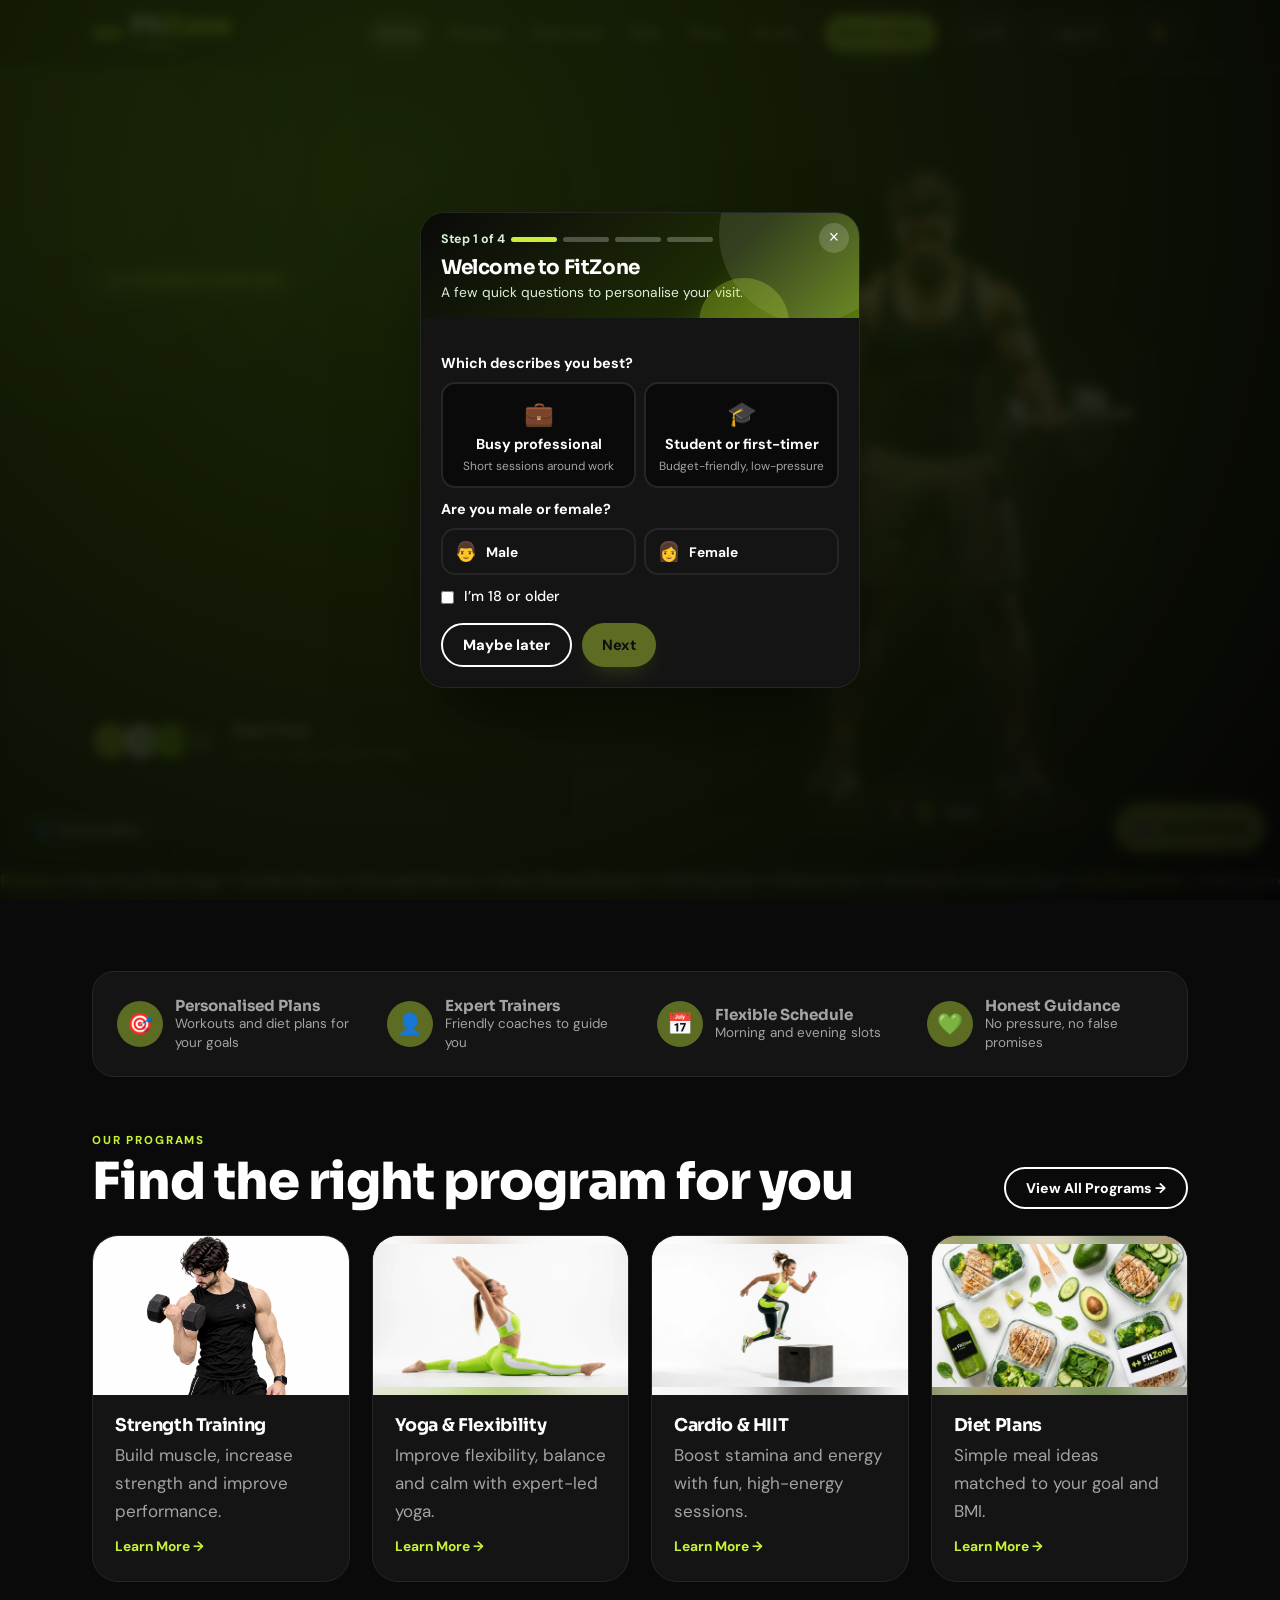
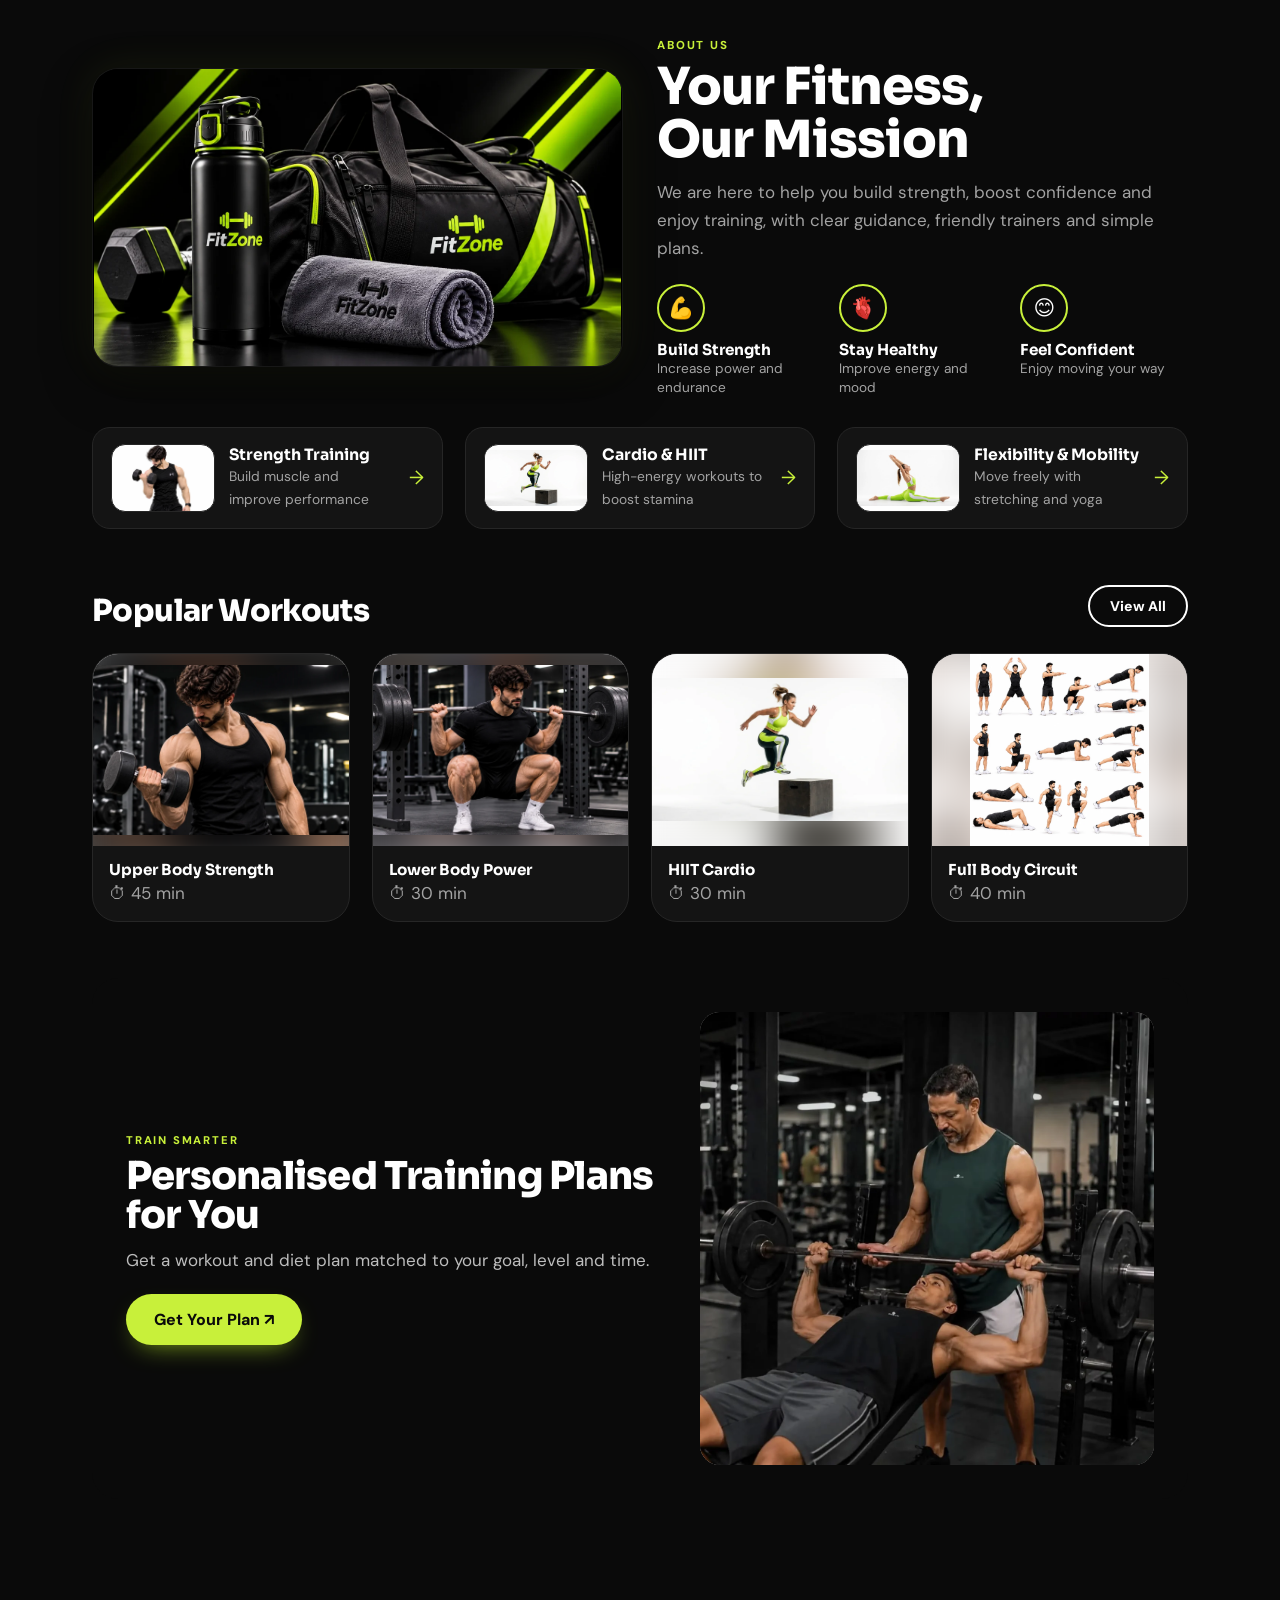
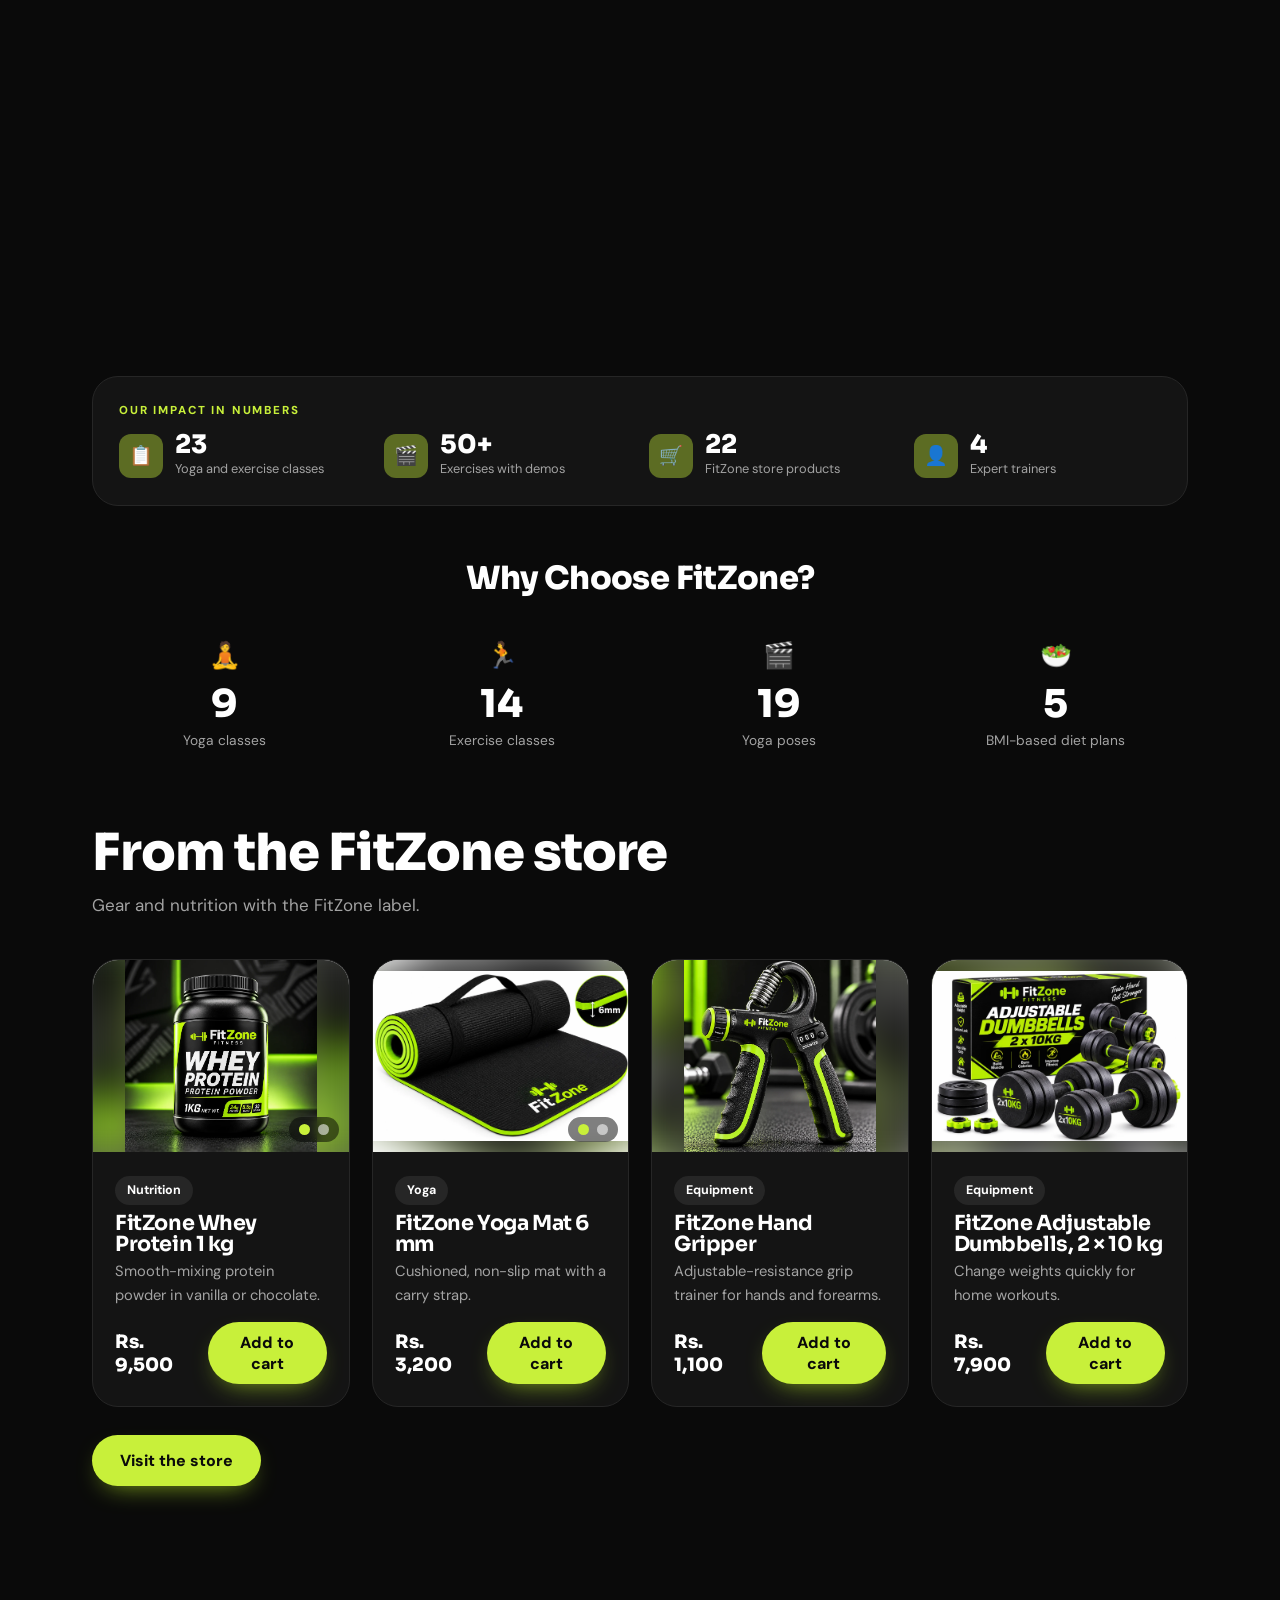
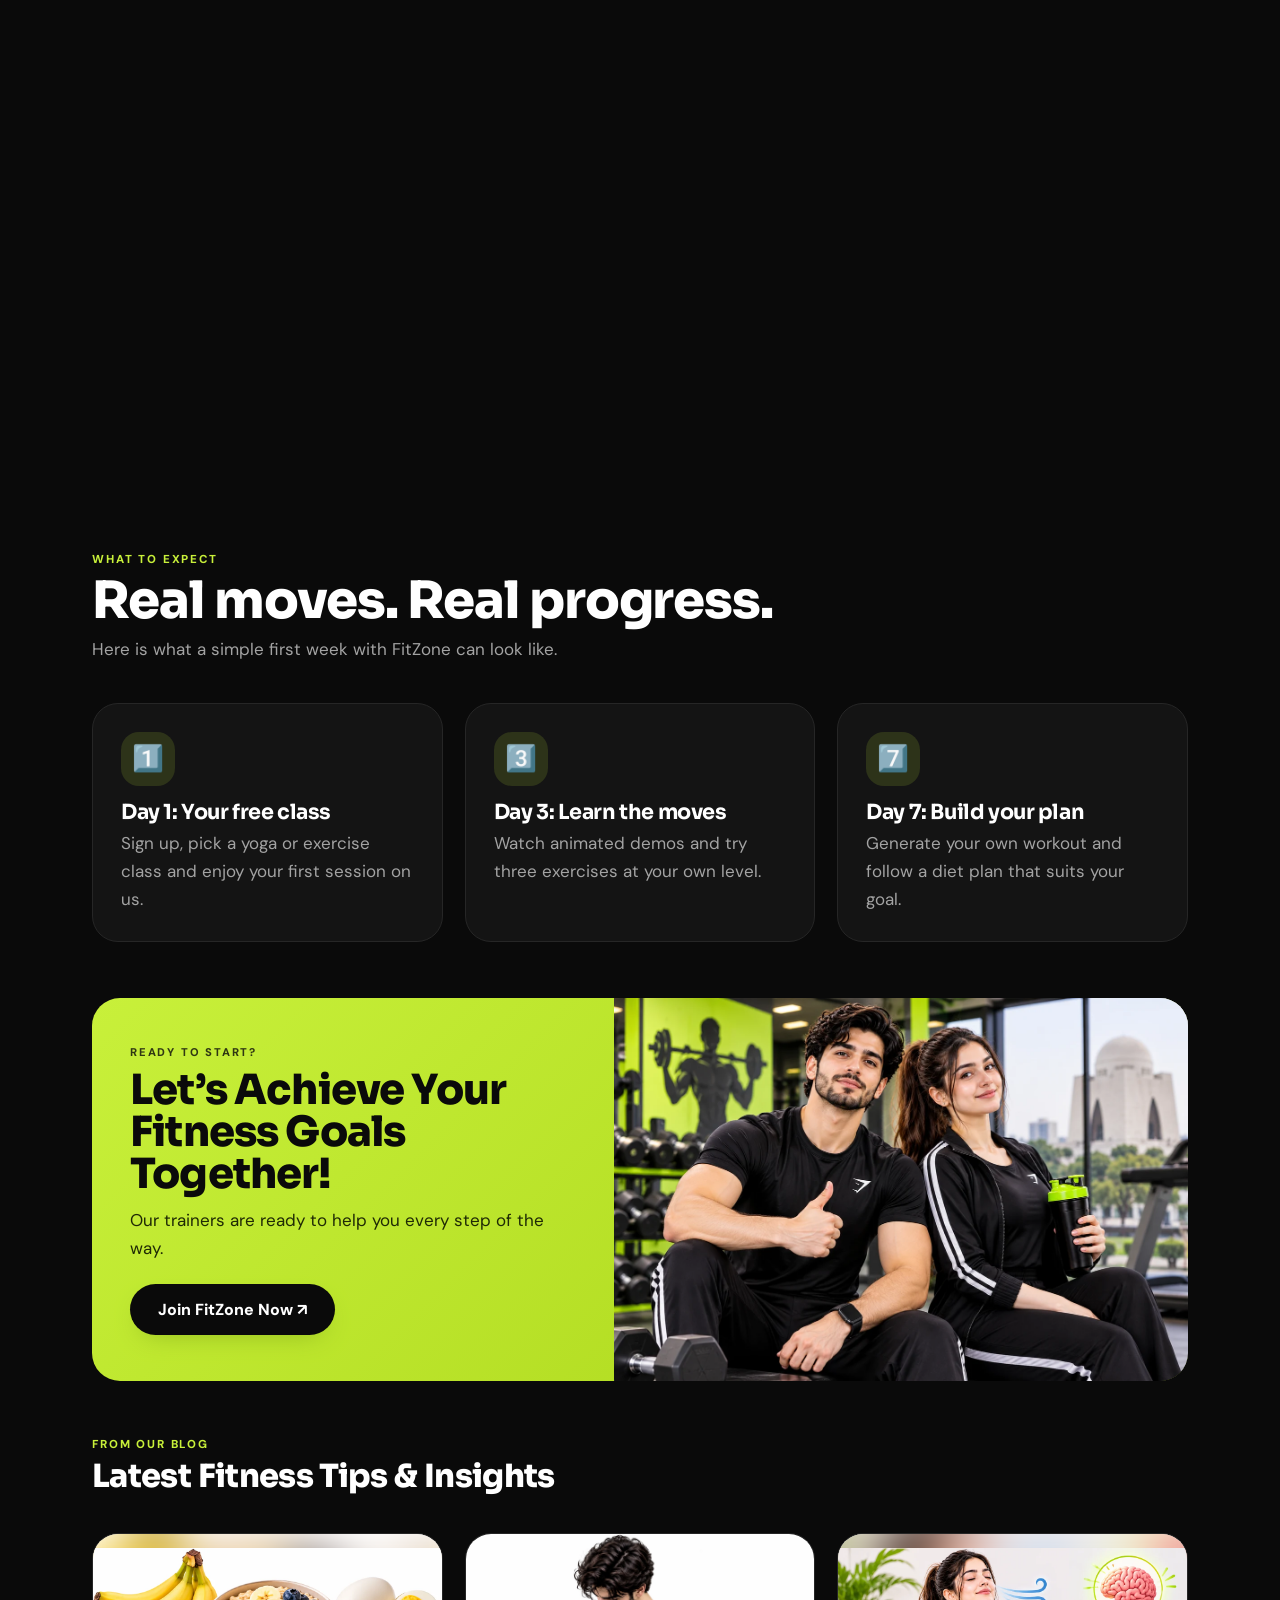
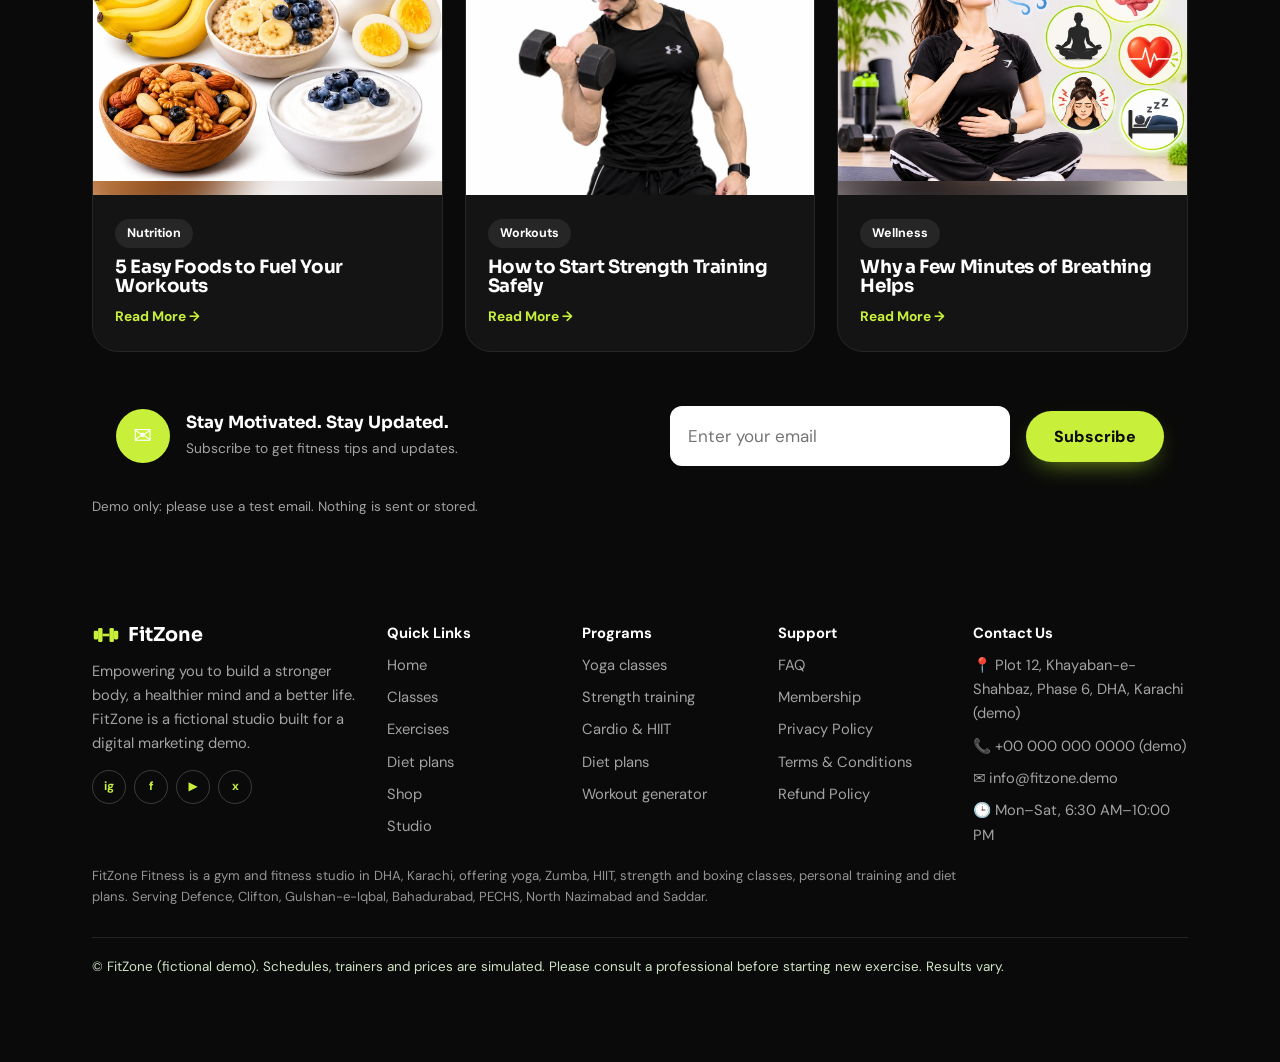
==== commit 7badb74b: "first commit" ====
--- a/index.html
+++ b/index.html
@@ -1,7 +1,18 @@
 <!DOCTYPE html>
 <html lang="en"><head><meta charset="utf-8">
 <meta name="viewport" content="width=device-width, initial-scale=1, viewport-fit=cover">
-<title>FitZone – Move your way</title>
+<title>FitZone Fitness Karachi | Gym, Yoga, Zumba &amp; Personal Training in DHA Karachi</title>
+<meta name="description" content="FitZone Fitness in DHA, Karachi: yoga, Zumba, HIIT, strength and boxing classes, expert trainers, diet plans and fitness gear. Book your free 1st class today.">
+<meta name="keywords" content="FitZone, FitZone Fitness, FitZone Karachi, gym in Karachi, gym in DHA Karachi, best gym in Karachi, best gym in DHA Karachi, gym near me Karachi, fitness studio Karachi, fitness center Karachi, fitness club DHA Karachi, yoga classes Karachi, yoga studio Karachi, yoga classes DHA Karachi, hatha yoga Karachi, yin yoga Karachi, vinyasa yoga Karachi, ashtanga yoga Karachi, power yoga Karachi, chair yoga Karachi, meditation classes Karachi, breathwork Karachi, zumba classes Karachi, dance fitness Karachi, HIIT classes Karachi, tabata Karachi, circuit training Karachi, strength training Karachi, functional training Karachi, boxing fitness Karachi, pilates Karachi, barre classes Karachi, core workout Karachi, personal trainer Karachi, personal training DHA Karachi, group fitness classes Karachi, beginner fitness classes Karachi, weight loss Karachi, fat loss program Karachi, muscle gain plan, diet plan Karachi, healthy diet plan Pakistan, nutrition guide Karachi, fitness shop Karachi, gym equipment Karachi, yoga mat Karachi, protein powder Karachi, whey protein Karachi, creatine Pakistan, gym bag Karachi, workout generator, free first class Karachi, fitness membership Karachi, monthly gym membership Karachi, gym near Clifton, gym near Defence Karachi, gym near Gulshan-e-Iqbal, gym near Bahadurabad, gym near PECHS, gym near North Nazimabad, gym near Saddar, best fitness trainers Karachi, women fitness classes Karachi, online class booking Karachi, fitness Pakistan">
+<meta name="robots" content="index, follow, max-image-preview:large">
+<meta name="author" content="FitZone Fitness">
+<meta name="theme-color" content="#0a0a0a">
+<meta name="geo.region" content="PK-SD"><meta name="geo.placename" content="DHA, Karachi"><meta name="geo.position" content="24.8;67.06"><meta name="ICBM" content="24.8, 67.06">
+<meta property="og:type" content="website"><meta property="og:site_name" content="FitZone Fitness Karachi"><meta property="og:locale" content="en_PK">
+<meta property="og:title" content="FitZone Fitness Karachi | Gym, Yoga, Zumba &amp; Personal Training in DHA Karachi"><meta property="og:description" content="FitZone Fitness in DHA, Karachi: yoga, Zumba, HIIT, strength and boxing classes, expert trainers, diet plans and fitness gear. Book your free 1st class today."><meta property="og:image" content="images/about-us.webp">
+<meta name="twitter:card" content="summary_large_image"><meta name="twitter:title" content="FitZone Fitness Karachi | Gym, Yoga, Zumba &amp; Personal Training in DHA Karachi"><meta name="twitter:description" content="FitZone Fitness in DHA, Karachi: yoga, Zumba, HIIT, strength and boxing classes, expert trainers, diet plans and fitness gear. Book your free 1st class today."><meta name="twitter:image" content="images/about-us.webp">
+<script type="application/ld+json">{"@context": "https://schema.org", "@type": ["HealthClub", "LocalBusiness"], "name": "FitZone Fitness", "alternateName": "FitZone Karachi", "description": "FitZone Fitness in DHA, Karachi: yoga, Zumba, HIIT, strength and boxing classes, expert trainers, diet plans and fitness gear. Book your free 1st class today.", "slogan": "Train Hard. Live Strong.", "image": "images/about-us.webp", "address": {"@type": "PostalAddress", "streetAddress": "Plot 12, Khayaban-e-Shahbaz, Phase 6, DHA", "addressLocality": "Karachi", "addressRegion": "Sindh", "postalCode": "75500", "addressCountry": "PK"}, "geo": {"@type": "GeoCoordinates", "latitude": 24.8, "longitude": 67.06}, "areaServed": ["Karachi", "DHA Karachi", "Defence Karachi", "Clifton Karachi", "Gulshan-e-Iqbal", "Bahadurabad", "PECHS", "North Nazimabad", "Saddar"], "openingHoursSpecification": [{"@type": "OpeningHoursSpecification", "dayOfWeek": ["Monday", "Tuesday", "Wednesday", "Thursday", "Friday"], "opens": "06:30", "closes": "22:00"}, {"@type": "OpeningHoursSpecification", "dayOfWeek": "Saturday", "opens": "07:00", "closes": "21:00"}], "knowsAbout": ["Yoga", "Zumba", "HIIT", "Strength training", "Boxing fitness", "Pilates", "Diet plans", "Personal training"]}</script>
+<script type="application/ld+json">{"@context": "https://schema.org", "@type": "FAQPage", "mainEntity": [{"@type": "Question", "name": "Is the first class really free?", "acceptedAnswer": {"@type": "Answer", "text": "Yes. Your 1st class is free after you sign up. All other classes are paid, between Rs. 1,200 and Rs. 2,500 (prices simulated, no real payment is taken)."}}, {"@type": "Question", "name": "I have never exercised. Is that okay?", "acceptedAnswer": {"@type": "Answer", "text": "Yes. Choose a Beginner or All Levels class. Please consult a professional before starting a new routine."}}, {"@type": "Question", "name": "What should I bring?", "acceptedAnswer": {"@type": "Answer", "text": "Comfortable clothes, a towel, a water bottle and clean sports shoes."}}, {"@type": "Question", "name": "Can I change my class later?", "acceptedAnswer": {"@type": "Answer", "text": "Yes. In a real studio you could reschedule up to 4 hours before class. This is a demo, so nothing is actually booked."}}, {"@type": "Question", "name": "Do you offer diet advice?", "acceptedAnswer": {"@type": "Answer", "text": "We share general healthy-eating ideas on the Diet page. For personal advice, please see a dietitian."}}]}</script>
 <link rel="preconnect" href="https://fonts.googleapis.com"><link rel="preconnect" href="https://fonts.gstatic.com" crossorigin>
 <link href="https://fonts.googleapis.com/css2?family=Sora:wght@600;700;800&family=DM+Sans:wght@400;500;700&display=swap" rel="stylesheet">
 <link rel="stylesheet" href="styles.css"></head><body>
@@ -14,7 +25,7 @@
 <header class="hx"><div class="blob" style="width:440px;height:440px;background:#9fd11a;left:-160px;top:-140px;opacity:.16"></div>
 <div class="w hxg"><div class="hxl"><span class="eyebrow">⚡ Stronger every day</span>
 <h1><span><b>Train Hard.</b></span><span><b>Live <em>Strong.</em></b></span></h1>
-<p class="lead">Personalised fitness programs, friendly coaching and a supportive community to help you reach your best self.</p>
+<p class="lead">Personalised fitness programs, friendly coaching and a supportive community in Karachi to help you reach your best self.</p>
 <div class="cta"><a class="btn" href="#classes">Start Your Journey ↗</a><a class="btn o" href="#studio"><span class="pl2">▶</span> Watch Video</a></div>
 <div class="avs"><span style="background:#c8f03a;color:#0a0a0a">A</span><span style="background:#fff;color:#0a0a0a">B</span><span style="background:#9fd11a;color:#0a0a0a">S</span><span style="background:#262626;color:#c8f03a">+</span><div><b>Start free</b><small>Your 1st class costs nothing</small></div></div></div>
 <div class="hxr"><div class="lift" role="img" aria-label="A strong man curling two dumbbells"><div class="lf-poster"></div><canvas class="lf-canvas" width="768" height="1152" aria-hidden="true"></canvas><span class="lf-rep">🏋️ <b id="reps">0</b> reps</span></div></div></div></header>
@@ -45,7 +56,7 @@
 <section><div class="w"><div class="tour"><div class="vid vidreal rv"><video id="tv" controls playsinline preload="metadata" poster="video/gym-tour-poster.jpg" aria-label="FitZone gym tour video"><source src="video/gym-tour.mp4" type="video/mp4">Your browser does not support video.</video></div>
 <div class="tourtx rv"><span class="ey">Inside FitZone &middot; 30 sec tour</span><h2>Step inside <span class="grad">the zone</span></h2><p class="tlead">Take half a minute to see where you will train: a bright main floor, a calm stretch corner and a friendly space for every level. No pressure, just come and look around.</p><ul class="tfeat"><li><b>Open main floor</b><span>Weights, bands and ropes within easy reach</span></li><li><b>Calm stretch room</b><span>A quiet corner for yoga and recovery</span></li><li><b>Beginner friendly</b><span>Coaches who guide you, step by step</span></li><li><b>1st class is free</b><span>Try a class before you decide</span></li></ul><div class="tcta"><a class="btn" href="#classes">Claim your free class</a></div><p class="tnote">Fictional studio. Illustrations are for demonstration.</p></div></div>
 <div class="gal"><div class="rv gimg" style="--b:url('images/studio-main-floor.webp')"><img src="images/studio-main-floor.webp" alt="FitZone main floor with dumbbells, benches and mirrors" width="1024" height="1280" loading="lazy" decoding="async"><span>Main floor</span></div><div class="rv gimg" style="--b:url('images/studio-quiet-room.webp')"><img src="images/studio-quiet-room.webp" alt="Quiet room with artificial turf, dumbbell racks and a bench" width="1024" height="683" loading="lazy" decoding="async"><span>Quiet room</span></div><div class="rv gimg" style="--b:url('images/studio-dance-zone.webp')"><img src="images/studio-dance-zone.webp" alt="Dance zone with turf floor, soft boxes and exercise balls" width="736" height="981" loading="lazy" decoding="async"><span>Dance zone</span></div><div class="rv gimg" style="--b:url('images/studio-beginner-corner.webp')"><img src="images/studio-beginner-corner.webp" alt="Beginner corner with a bench, battle ropes, kettlebells and a stability ball" width="1200" height="900" loading="lazy" decoding="async"><span>Beginner corner</span></div></div></div></section>
-<section style="padding-top:0"><div class="w"><h2 class="rv">Meet your trainers</h2><div class="grid" id="tg"></div></div></section><section style="padding-top:0"><div class="w"><div class="grid" style="grid-template-columns:repeat(auto-fit,minmax(290px,1fr))"><div class="card fe rv l"><h3>Opening hours</h3><div class="sum"><div><span>Mon – Fri</span><b>6:30 AM – 10:00 PM</b></div><div><span>Saturday</span><b>7:00 AM – 9:00 PM</b></div><div><span>Sunday</span><b>Closed for rest</b></div></div></div><div class="card fe rv"><h3>Studio etiquette</h3><ul class="ticks"><li>Bring a towel and water bottle</li><li>Tell your trainer about any injury</li><li>Arrive 10 minutes early on day one</li><li>Respect everyone’s space and pace</li></ul></div><div class="card fe rv r"><h3>Find us</h3><p class="mut" style="margin-top:8px">FitZone Studio, Plot 12, Khayaban-e-Shahbaz, Phase 6, DHA, Karachi. This address is a demo placeholder for the project.</p><p style="margin-top:12px"><b>Tip:</b> Please consult a professional before starting a new exercise routine.</p></div></div></div></section></div>
+<section style="padding-top:0"><div class="w"><h2 class="rv">Meet your trainers</h2><div class="grid" id="tg"></div></div></section><section style="padding-top:0"><div class="w"><div class="grid" style="grid-template-columns:repeat(auto-fit,minmax(290px,1fr))"><div class="card fe rv l"><h3>Opening hours</h3><div class="sum"><div><span>Mon – Fri</span><b>6:30 AM – 10:00 PM</b></div><div><span>Saturday</span><b>7:00 AM – 9:00 PM</b></div><div><span>Sunday</span><b>Closed for rest</b></div></div></div><div class="card fe rv"><h3>Studio etiquette</h3><ul class="ticks"><li>Bring a towel and water bottle</li><li>Tell your trainer about any injury</li><li>Arrive 10 minutes early on day one</li><li>Respect everyone’s space and pace</li></ul></div><div class="card fe rv r"><h3>Find us</h3><p class="mut" style="margin-top:8px">FitZone Studio, Plot 12, Khayaban-e-Shahbaz, Phase 6, DHA, Karachi. This address is a demo placeholder for the project.</p><p class="mut" style="margin-top:10px">A convenient gym for members across Karachi, including Defence (DHA), Clifton, Gulshan-e-Iqbal, Bahadurabad, PECHS, North Nazimabad and Saddar.</p><p style="margin-top:12px"><b>Tip:</b> Please consult a professional before starting a new exercise routine.</p></div></div></div></section></div>
  
 <div class="pg" id="pg-book" hidden>
 <div class="pagehead"><div class="blob" style="width:340px;height:340px;background:#9fd11a;right:-60px;top:-80px"></div><div class="w" style="position:relative"><h1 style="font-size:clamp(2.4rem,6vw,4rem);font-weight:800">Book your <span class="grad">class</span></h1><p>Simple steps. No payment and no real booking, this is a demo.</p></div></div>
@@ -53,7 +64,7 @@
 <div class="pane show" id="p1"><label>1. Choose a class</label><div class="opts" id="oC"></div><label>Choose a date</label><div class="opts" id="oD"></div><label>Choose a time slot</label><div class="opts" id="oS"></div><button class="btn" id="n1" disabled>Review booking</button></div>
 <div class="pane" id="p2"><h3>2. Booking summary</h3><div class="sum" id="sum"></div><p class="mut" id="tn" style="font-size:.9rem;margin:14px 0 22px"></p><button class="btn o" data-b="p1">Change</button> <button class="btn" id="n2">Continue</button></div>
 <div class="pane" id="p3"><h3>3. Your details (test data)</h3><br><label for="nm">Name</label><input id="nm" value="Test User" autocomplete="off"><label for="em">Email</label><input id="em" value="test@example.com" autocomplete="off"><button class="btn o" data-b="p2">Back</button> <button class="btn" id="n3">Book Mock Trial</button></div>
-<div class="pane" id="p4"><div class="pass" id="pass"></div><h3 style="margin-top:36px">Classes you might like next</h3><p class="mut">Pick a preference for simple suggestions.</p><div class="opts" id="oP"></div><div class="grid" id="sug" style="margin-top:0"></div><div id="pvid"></div><br><button class="btn o" id="again">Start again</button></div></div>
+<div class="pane" id="p4"><div class="pass" id="pass"></div><h3 style="margin-top:36px">Classes you might like next</h3><p class="mut">Pick a preference for simple suggestions.</p><div class="opts" id="oP"></div><div class="grid" id="sug" style="margin-top:0"></div><br><button class="btn o" id="again">Start again</button></div></div>
 <h2 style="margin-top:80px;font-size:2.2rem" class="rv">Questions</h2>
 <details class="rv"><summary>Is the first class really free?</summary><p>Yes. Your 1st class is free after you sign up. All other classes are paid, between Rs. 1,200 and Rs. 2,500 (prices simulated, no real payment is taken).</p></details>
 <details class="rv"><summary>I have never exercised. Is that okay?</summary><p>Yes. Choose a Beginner or All Levels class. Please consult a professional before starting a new routine.</p></details>
@@ -64,13 +75,14 @@
 <h2 class="rv" style="margin-top:80px;font-size:2.2rem">Warm-up and cool-down</h2><div class="grid"><div class="card fe rv l"><h3>5-minute warm-up</h3><ul class="ticks"><li>Arm circles, 30 sec</li><li>Hip circles, 30 sec</li><li>Marching on the spot, 1 min</li><li>Bodyweight squats, 10 reps</li><li>Cat-cow, 10 slow reps</li></ul></div><div class="card fe rv r"><h3>5-minute cool-down</h3><ul class="ticks"><li>Slow walk, 2 min</li><li>Hamstring stretch, 30 sec per side</li><li>Quad stretch, 30 sec per side</li><li>Child’s pose, 1 min</li><li>Five slow, deep breaths</li></ul></div></div><p class="mut" style="margin-top:20px;font-size:.9rem">Please consult a professional before starting a new exercise routine, especially with injuries or medical conditions.</p></div></section></div><div class="pg" id="pg-diet" hidden><div class="pagehead"><div class="blob" style="width:340px;height:340px;background:#9fd11a;right:-60px;top:-80px"></div><div class="w" style="position:relative"><h1 style="font-size:clamp(2.4rem,6vw,4rem);font-weight:800">Diet plans made for <span class="grad">you</span></h1><p>Enter your height and weight to get a plan matched to your BMI, then build your own.</p></div></div><section><div class="w"><div id="prof"></div><div class="book rv"><h3>Check your BMI</h3><p class="mut" style="margin:6px 0 16px">Used only to pick a general plan. It is not a diagnosis.</p><div class="row2"><div><label for="bh">Height (cm)</label><input id="bh" type="number" placeholder="e.g. 170"></div><div><label for="bw">Weight (kg)</label><input id="bw" type="number" placeholder="e.g. 70"></div></div><p id="be" style="color:#c0392b;font-weight:700;min-height:1.4em"></p><button class="btn" id="bc">Show my plan</button><div id="bg"></div></div>
 <div class="chips" id="dg" style="margin-top:34px"></div><div id="dp"></div>
 <h2 class="rv" style="margin-top:80px;font-size:2.2rem">Build your own plan</h2><p class="mut rv" style="margin:8px 0 20px">Pick a suggestion or type your own meals. Your plan is saved in this browser.</p>
-<div class="book rv"><div class="row2"><div><label for="m1">Breakfast</label><input id="m1" list="dl1" placeholder="Choose or type"></div><div><label for="m2">Lunch</label><input id="m2" list="dl2" placeholder="Choose or type"></div><div><label for="m3">Snack</label><input id="m3" list="dl3" placeholder="Choose or type"></div><div><label for="m4">Dinner</label><input id="m4" list="dl4" placeholder="Choose or type"></div></div><label for="mn">Notes (water, timings, allergies)</label><input id="mn"><button class="btn" id="msv">Save my plan</button> <button class="btn o" id="mpf">Fill from recommended</button> <button class="btn o" id="mcl">Clear</button><div id="mo"></div></div><datalist id="dl1"><option value="Oats with milk"><option value="Vegetable omelette"><option value="Besan chilla"><option value="Boiled eggs and toast"><option value="Daliya with milk"><option value="Fruit and yogurt bowl"></datalist><datalist id="dl2"><option value="Daal and roti"><option value="Grilled chicken salad"><option value="Chana pulao"><option value="Vegetable curry with roti"><option value="Fish with rice"><option value="Lentil soup"></datalist><datalist id="dl3"><option value="Fruit"><option value="Roasted chana"><option value="Nuts and dates"><option value="Yogurt"><option value="Peanut chaat"><option value="Sprouts salad"></datalist><datalist id="dl4"><option value="Vegetable soup"><option value="Grilled fish with sabzi"><option value="Daal and salad"><option value="Chicken tikka with salad"><option value="Khichdi"><option value="Egg bhurji with roti"></datalist></div></section></div><div class="pg" id="pg-shop" hidden><div class="pagehead"><div class="blob" style="width:340px;height:340px;background:#9fd11a;right:-60px;top:-80px"></div><div class="w" style="position:relative"><h1 style="font-size:clamp(2.4rem,6vw,4rem);font-weight:800">The FitZone <span class="grad">store</span></h1><p>Gear and nutrition with the FitZone label. Add to cart and check out in demo mode.</p></div></div><section><div class="w"><input id="ss" placeholder="Search products, e.g. protein or mat" aria-label="Search products"><div class="chips" id="sf" style="margin-top:14px"></div><div class="grid" id="sg" style="margin-top:24px"></div><p class="mut" style="margin-top:34px;font-size:.88rem">Supplements are not medicines or a substitute for a varied diet. For adults only. Consult a professional before use. Prices are simulated and all products shown are fictional illustrations.</p></div></section></div></main>
+<div class="book rv"><div class="row2"><div><label for="m1">Breakfast</label><input id="m1" list="dl1" placeholder="Choose or type"></div><div><label for="m2">Lunch</label><input id="m2" list="dl2" placeholder="Choose or type"></div><div><label for="m3">Snack</label><input id="m3" list="dl3" placeholder="Choose or type"></div><div><label for="m4">Dinner</label><input id="m4" list="dl4" placeholder="Choose or type"></div></div><label for="mn">Notes (water, timings, allergies)</label><input id="mn"><button class="btn" id="msv">Save my plan</button> <button class="btn o" id="mpf">Fill from recommended</button> <button class="btn o" id="mcl">Clear</button><div id="mo"></div></div><datalist id="dl1"><option value="Oats with milk"><option value="Vegetable omelette"><option value="Besan chilla"><option value="Boiled eggs and toast"><option value="Daliya with milk"><option value="Fruit and yogurt bowl"></datalist><datalist id="dl2"><option value="Daal and roti"><option value="Grilled chicken salad"><option value="Chana pulao"><option value="Vegetable curry with roti"><option value="Fish with rice"><option value="Lentil soup"></datalist><datalist id="dl3"><option value="Fruit"><option value="Roasted chana"><option value="Nuts and dates"><option value="Yogurt"><option value="Peanut chaat"><option value="Sprouts salad"></datalist><datalist id="dl4"><option value="Vegetable soup"><option value="Grilled fish with sabzi"><option value="Daal and salad"><option value="Chicken tikka with salad"><option value="Khichdi"><option value="Egg bhurji with roti"></datalist></div></section></div><div class="pg" id="pg-shop" hidden><div class="pagehead"><div class="blob" style="width:340px;height:340px;background:#9fd11a;right:-60px;top:-80px"></div><div class="w" style="position:relative"><h1 style="font-size:clamp(2.4rem,6vw,4rem);font-weight:800">The FitZone <span class="grad">store</span></h1><p>Gear and nutrition with the FitZone label. Add to cart and check out in demo mode.</p></div></div><section><div class="w"><input id="ss" placeholder="Search products, e.g. protein or mat" aria-label="Search products"><div class="chips" id="sf" style="margin-top:14px"></div><div class="grid" id="sg" style="margin-top:24px"></div><p class="mut" style="margin-top:34px;font-size:.88rem">Supplements are not medicines or a substitute for a varied diet. For adults only. Consult a professional before use. Prices are simulated and all products shown are fictional illustrations.</p></div></section></div>
+<div class="pg" id="pg-trainer" hidden></div></main>
 <footer><div class="w"><div class="f5"><div><p class="flg"><svg style="width:28px;height:28px" viewBox="0 0 32 32" aria-hidden="true"><g fill="#c8f03a"><rect x="2" y="11" width="5" height="10" rx="1.5"/><rect x="25" y="11" width="5" height="10" rx="1.5"/><rect x="7" y="8" width="5" height="16" rx="1.5"/><rect x="20" y="8" width="5" height="16" rx="1.5"/><rect x="12" y="14.5" width="8" height="3"/></g></svg><b>FitZone</b></p><p style="margin-top:10px">Empowering you to build a stronger body, a healthier mind and a better life. FitZone is a fictional studio built for a digital marketing demo.</p><div class="soc"><span aria-label="Instagram">ig</span><span aria-label="Facebook">f</span><span aria-label="YouTube">▶</span><span aria-label="X">x</span></div></div>
 <div><p><b>Quick Links</b></p><a href="#home">Home</a><a href="#classes">Classes</a><a href="#learn">Exercises</a><a href="#diet">Diet plans</a><a href="#shop">Shop</a><a href="#studio">Studio</a></div>
 <div><p><b>Programs</b></p><a href="#classes">Yoga classes</a><a href="#classes">Strength training</a><a href="#classes">Cardio &amp; HIIT</a><a href="#diet">Diet plans</a><a href="#learn">Workout generator</a></div>
 <div><p><b>Support</b></p><a href="#book">FAQ</a><a href="#home">Membership</a><button data-info="privacy">Privacy Policy</button><button data-info="terms">Terms &amp; Conditions</button><button data-info="refund">Refund Policy</button></div>
 <div><p><b>Contact Us</b></p><p>📍 Plot 12, Khayaban-e-Shahbaz, Phase 6, DHA, Karachi (demo)</p><p>📞 +00 000 000 0000 (demo)</p><p>✉️ info@fitzone.demo</p><p>🕒 Mon–Sat, 6:30 AM–10:00 PM</p></div></div>
-<p class="fnote">© FitZone (fictional demo). Schedules, trainers and prices are simulated. Please consult a professional before starting new exercise. Results vary.</p></div></footer>
+<p class="fseo">FitZone Fitness is a gym and fitness studio in DHA, Karachi, offering yoga, Zumba, HIIT, strength and boxing classes, personal training and diet plans. Serving Defence, Clifton, Gulshan-e-Iqbal, Bahadurabad, PECHS, North Nazimabad and Saddar.</p><p class="fnote">© FitZone (fictional demo). Schedules, trainers and prices are simulated. Please consult a professional before starting new exercise. Results vary.</p></div></footer>
  
 <button id="agb" class="agb" aria-label="Open the FitZone assistant"><i>🤖</i><span>Ask FitZone</span></button>
 <aside id="agp" class="agp" hidden aria-label="FitZone assistant"><div class="agh"><div><b>FitZone Assistant</b><span>AI helper for your questions</span></div><button id="agx" aria-label="Close assistant">×</button></div><div id="agm" class="agm" aria-live="polite"></div><div id="agc" class="agcs"></div><div class="agi"><input id="agq" placeholder="Ask about classes, prices, diet…" aria-label="Your question" maxlength="300" autocomplete="off"><button id="ags" class="btn" aria-label="Send">➤</button></div><p class="agn">AI answers can be imperfect and are not medical advice. Demo data is simulated.</p></aside>
--- a/styles.css
+++ b/styles.css
@@ -51,7 +51,7 @@
 .pagehead{background:var(--d) repeating-linear-gradient(115deg,transparent 0 46px,#ffffff0d 46px 48px);color:#fff;padding:80px 0 70px;position:relative;overflow:hidden}.pagehead p{color:#d5e1ee;max-width:520px;margin-top:14px}
 .chips{display:flex;gap:10px;flex-wrap:wrap}.opt{border:2px solid var(--line);background:var(--surf);color:var(--ink);padding:10px 18px;border-radius:99px;font:700 .95rem 'DM Sans';cursor:pointer;transition:.2s}.opt:hover{border-color:var(--a)}.opt[aria-pressed=true]{background:var(--ink);color:var(--bg);border-color:var(--ink)}
 table{width:100%;border-collapse:collapse;margin-top:30px;background:var(--surf);border-radius:22px;overflow:hidden}th,td{padding:16px 18px;text-align:left;border-bottom:1px solid var(--line)}th{background:var(--line)}.sc{overflow-x:auto}
-.tour{display:grid;grid-template-columns:1.2fr .8fr;gap:40px;align-items:center;margin-top:40px}@media(max-width:860px){.tour{grid-template-columns:1fr}}
+.tour{display:grid;grid-template-columns:1.2fr .8fr;gap:40px;align-items:center;margin-top:40px}@media(max-width:860px){.tour{grid-template-columns:minmax(0,1fr)}}
 .vid{position:relative;aspect-ratio:16/10;border-radius:30px;overflow:hidden;width:100%;border:0;cursor:pointer;color:#fff;display:grid;place-items:center;padding:0}
 .vid .play{position:absolute;width:88px;height:88px;border-radius:50%;background:#fff;display:grid;place-items:center;animation:pl 2s infinite}.vid .play:before{content:"";border-left:26px solid var(--a);border-top:15px solid transparent;border-bottom:15px solid transparent;margin-left:7px}
 @keyframes pl{50%{transform:scale(1.12)}}.vid.on .play{display:none}.vid .sc2{position:absolute;inset:0;display:none;place-items:center;text-align:center;padding:24px;background:#0006;font:800 clamp(1.6rem,4vw,2.8rem) Sora}.vid.on .sc2{display:grid}
@@ -254,12 +254,12 @@
 .cpic.cart .vart{position:absolute;inset:0}.cpic.cart .vart svg{display:block;width:100%;height:100%}
 
 /* Studio tour: the real gym video, shown whole in its own portrait (9:16) shape */
-.vid.vidreal{display:block;cursor:default;aspect-ratio:9/16;width:min(100%,360px);margin:0 auto;border-radius:30px;background:#000;box-shadow:0 18px 50px rgba(0,0,0,.45),0 0 40px rgba(200,240,58,.08)}
-.vid.vidreal video{display:block;width:100%;height:100%;object-fit:contain;background:#000}
-@media(min-width:861px){.tour{grid-template-columns:auto 1fr;gap:56px}}
+.vid.vidreal{display:block;position:relative;cursor:default;aspect-ratio:9/16;width:100%;max-width:360px;margin:0 auto;border-radius:30px;background:#000;box-shadow:0 18px 50px rgba(0,0,0,.45),0 0 40px rgba(200,240,58,.08)}
+.vid.vidreal video{position:absolute;left:0;top:0;display:block;width:100%;height:100%;object-fit:contain;background:#000}
+@media(min-width:861px){.tour{grid-template-columns:360px minmax(0,1fr);gap:56px}}
 
 /* Studio tour: the text next to the video */
-.tourtx{max-width:560px}
+.tourtx{max-width:560px;min-width:0}
 .tourtx .ey{margin-bottom:12px}
 .tourtx h2{font-size:clamp(2rem,4.4vw,2.9rem);line-height:1.05}
 .tourtx .tlead{margin-top:16px;font-size:1.06rem;color:var(--mut)}
@@ -281,3 +281,62 @@
 .gal .gimg::before{content:"";position:absolute;inset:-24px;background:var(--b) center/cover no-repeat;filter:blur(22px);transform:scale(1.1);z-index:0}
 .gal .gimg img{position:absolute;left:0;top:0;width:100%;height:100%;object-fit:contain;object-position:center;z-index:1}
 .gal .gimg span{z-index:3;box-shadow:0 6px 16px -6px #0008}
+
+/* Hero heading typing animation */
+.hx h1.typing b{transform:none;animation:none}
+.hx h1 span.ch{display:inline;overflow:visible;padding:0;opacity:0;transition:opacity .14s ease}
+.hx h1 span.ch.on{opacity:1}
+.hx h1 .ch.cur{position:relative}
+.hx h1 .ch.cur:after{content:"";position:absolute;right:-.08em;top:.14em;bottom:.12em;width:.06em;border-radius:3px;background:#fff;animation:tcur .75s steps(1) infinite}
+@keyframes tcur{50%{opacity:0}}
+.hx h1.typing~.lead{animation-delay:var(--t1,2.4s)}
+.hx h1.typing~.cta{animation-delay:var(--t2,2.6s)}
+.hx h1.waiting~.lead,.hx h1.waiting~.cta{animation:none;opacity:0}
+
+/* ===== Trainer cards (links) and the trainer profile page ===== */
+a.card.trc{display:block;color:inherit;text-decoration:none;cursor:pointer}
+.trc .more{display:inline-flex;align-items:center;gap:6px;margin-top:14px;font-weight:700;font-size:.9rem;color:var(--a);transition:gap .2s}
+.trc .more:after{content:"\2192";transition:transform .2s}
+.trc:hover .more{gap:10px}.trc:hover .more:after{transform:translateX(3px)}
+.trc:focus-visible{outline:3px solid var(--b);outline-offset:3px}
+.trp{padding-top:28px;padding-bottom:80px}
+.trback{display:inline-flex;align-items:center;gap:8px;font-weight:700;font-size:.92rem;color:var(--a);text-decoration:none;padding:8px 0}
+.trback:before{content:"\2190"}
+.trback:hover{text-decoration:underline}
+.trg{display:grid;grid-template-columns:minmax(0,420px) minmax(0,1fr);gap:56px;align-items:start;margin-top:14px}
+.trph{margin:0;position:sticky;top:88px}
+.trpic{position:relative;aspect-ratio:3/4;border-radius:28px;overflow:hidden;isolation:isolate;background:#111;box-shadow:0 24px 60px -24px rgba(0,0,0,.55),0 0 0 1px var(--line)}
+.trpic:before{content:"";position:absolute;inset:-24px;background:var(--b) center/cover no-repeat;filter:blur(22px);transform:scale(1.1);z-index:0}
+.trpic img{position:absolute;left:0;top:0;width:100%;height:100%;object-fit:contain;z-index:1}
+.trbody{min-width:0}
+.trbody .ey{margin-bottom:10px}
+.trbody h1{font-size:clamp(2.1rem,4.6vw,3.2rem);line-height:1.05}
+.trrole{margin-top:10px;font-weight:700;font-size:1.05rem;color:var(--a)}
+.trstats{display:grid;grid-template-columns:repeat(3,1fr);gap:12px;margin-top:22px}
+.trstats div{border:1px solid var(--line);background:var(--surf);border-radius:18px;padding:14px 16px;display:flex;flex-direction:column;gap:4px;min-width:0}
+.trstats b{font:800 1.35rem Sora,'DM Sans',sans-serif;letter-spacing:-.02em;overflow-wrap:anywhere}
+.trstats span{font-size:.8rem;color:var(--mut)}
+.trq{margin:22px 0 0;padding:16px 20px;border-left:4px solid var(--b);background:var(--surf);border-radius:0 16px 16px 0;font:700 1.1rem Sora,'DM Sans',sans-serif;line-height:1.4}
+.trbody h2{font-size:1.3rem;margin:34px 0 12px;letter-spacing:-.01em}
+.trp1{margin-top:10px;color:var(--mut);line-height:1.7}
+.trtl{list-style:none;margin:0;padding:0 0 0 22px;border-left:2px solid var(--line)}
+.trtl li{position:relative;padding:0 0 22px 18px}
+.trtl li:last-child{padding-bottom:4px}
+.trtl li:before{content:"";position:absolute;left:-30px;top:5px;width:12px;height:12px;border-radius:50%;background:var(--b);box-shadow:0 0 0 5px rgba(200,240,58,.25)}
+.trtl b{display:block;font:700 1.02rem Sora,'DM Sans',sans-serif}
+.trtl span{display:block;margin-top:3px;font-size:.85rem;font-weight:700;color:var(--a)}
+.trtl p{margin-top:6px;color:var(--mut);line-height:1.6;font-size:.95rem}
+.trtk{margin:0}
+.trpos{display:grid;grid-template-columns:repeat(3,1fr);gap:12px}
+.trpos div{position:relative;border:1px solid var(--line);background:var(--surf);border-radius:18px;padding:16px 16px 16px 40px;display:flex;flex-direction:column;gap:5px}
+.trpos div:before{content:"";position:absolute;left:16px;top:20px;width:9px;height:9px;border-radius:50%;background:var(--b);box-shadow:0 0 0 5px rgba(200,240,58,.25)}
+.trpos b{font:700 .95rem Sora,'DM Sans',sans-serif}
+.trpos span{font-size:.85rem;line-height:1.5;color:var(--mut)}
+.trchips{display:flex;flex-wrap:wrap;gap:10px}
+.trchips span,.trchips button{border:1px solid var(--line);background:var(--surf);border-radius:999px;padding:9px 16px;font:600 .88rem 'DM Sans',sans-serif;color:inherit}
+.trchips button{cursor:pointer;transition:border-color .2s,transform .2s,background .2s}
+.trchips button:hover{border-color:var(--b);background:rgba(200,240,58,.18);transform:translateY(-2px)}
+.trbody .tcta{margin-top:30px}
+@media(max-width:900px){.trg{grid-template-columns:minmax(0,1fr);gap:28px}.trph{position:static;max-width:420px;margin:0 auto;width:100%}.trpos{grid-template-columns:1fr}}
+@media(max-width:520px){.trstats{grid-template-columns:1fr 1fr}.trstats div:last-child{grid-column:1/-1}.trbody .tcta .btn{flex:1 1 100%;text-align:center}}
+.fseo{margin-top:18px;font-size:.82rem;line-height:1.6;color:var(--mut);opacity:.9;max-width:900px}
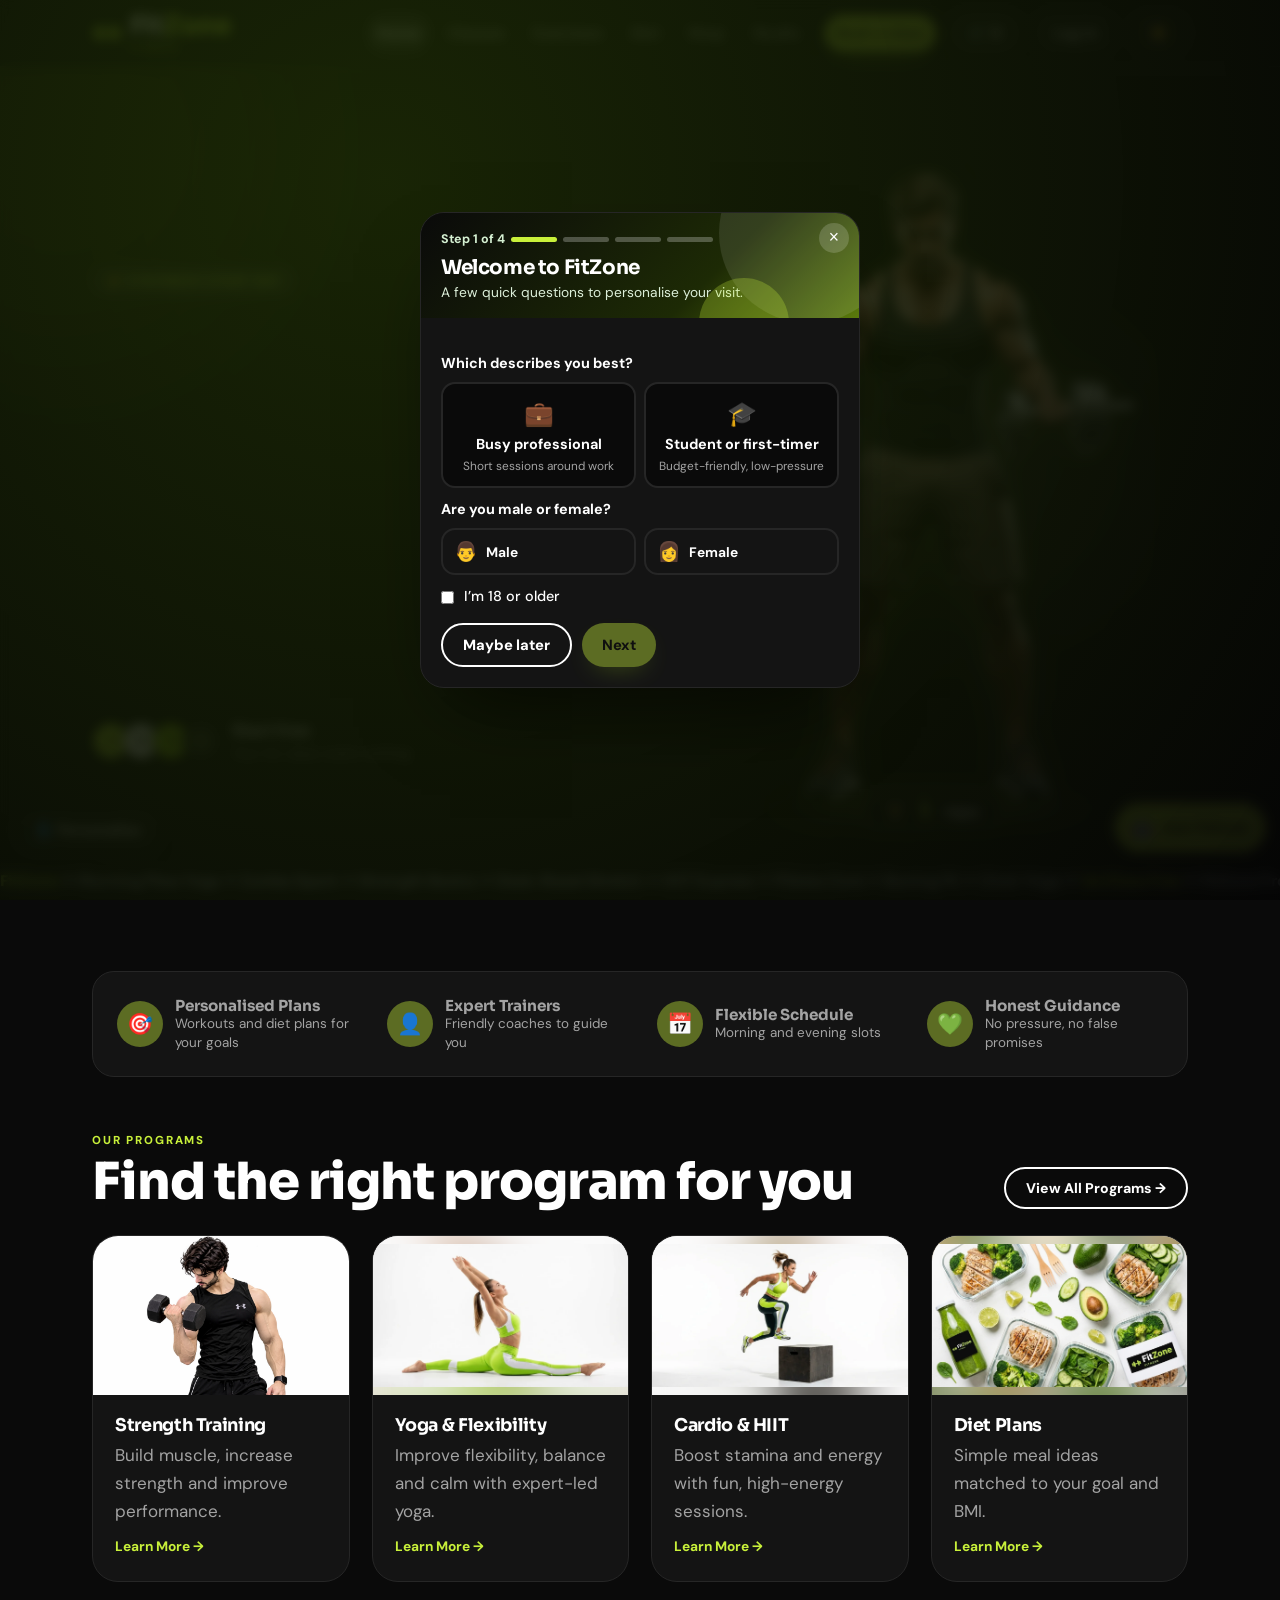
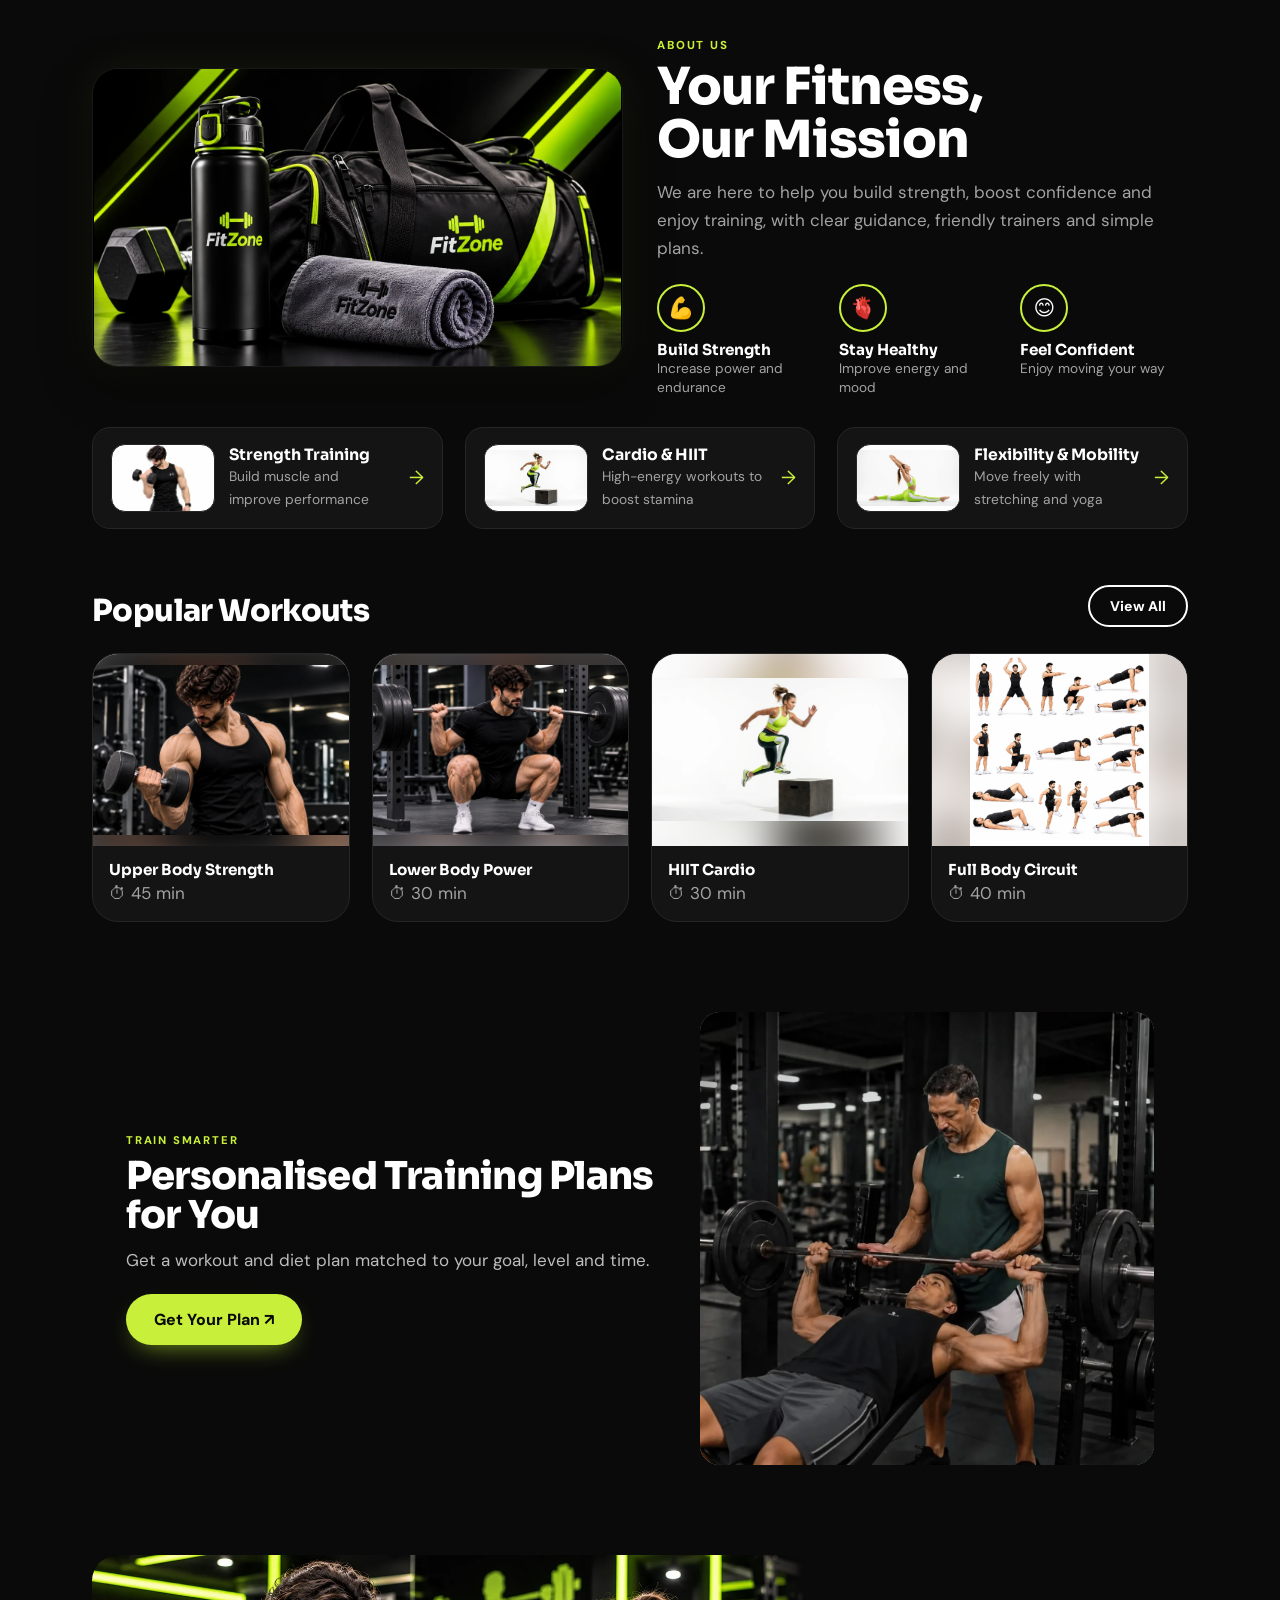
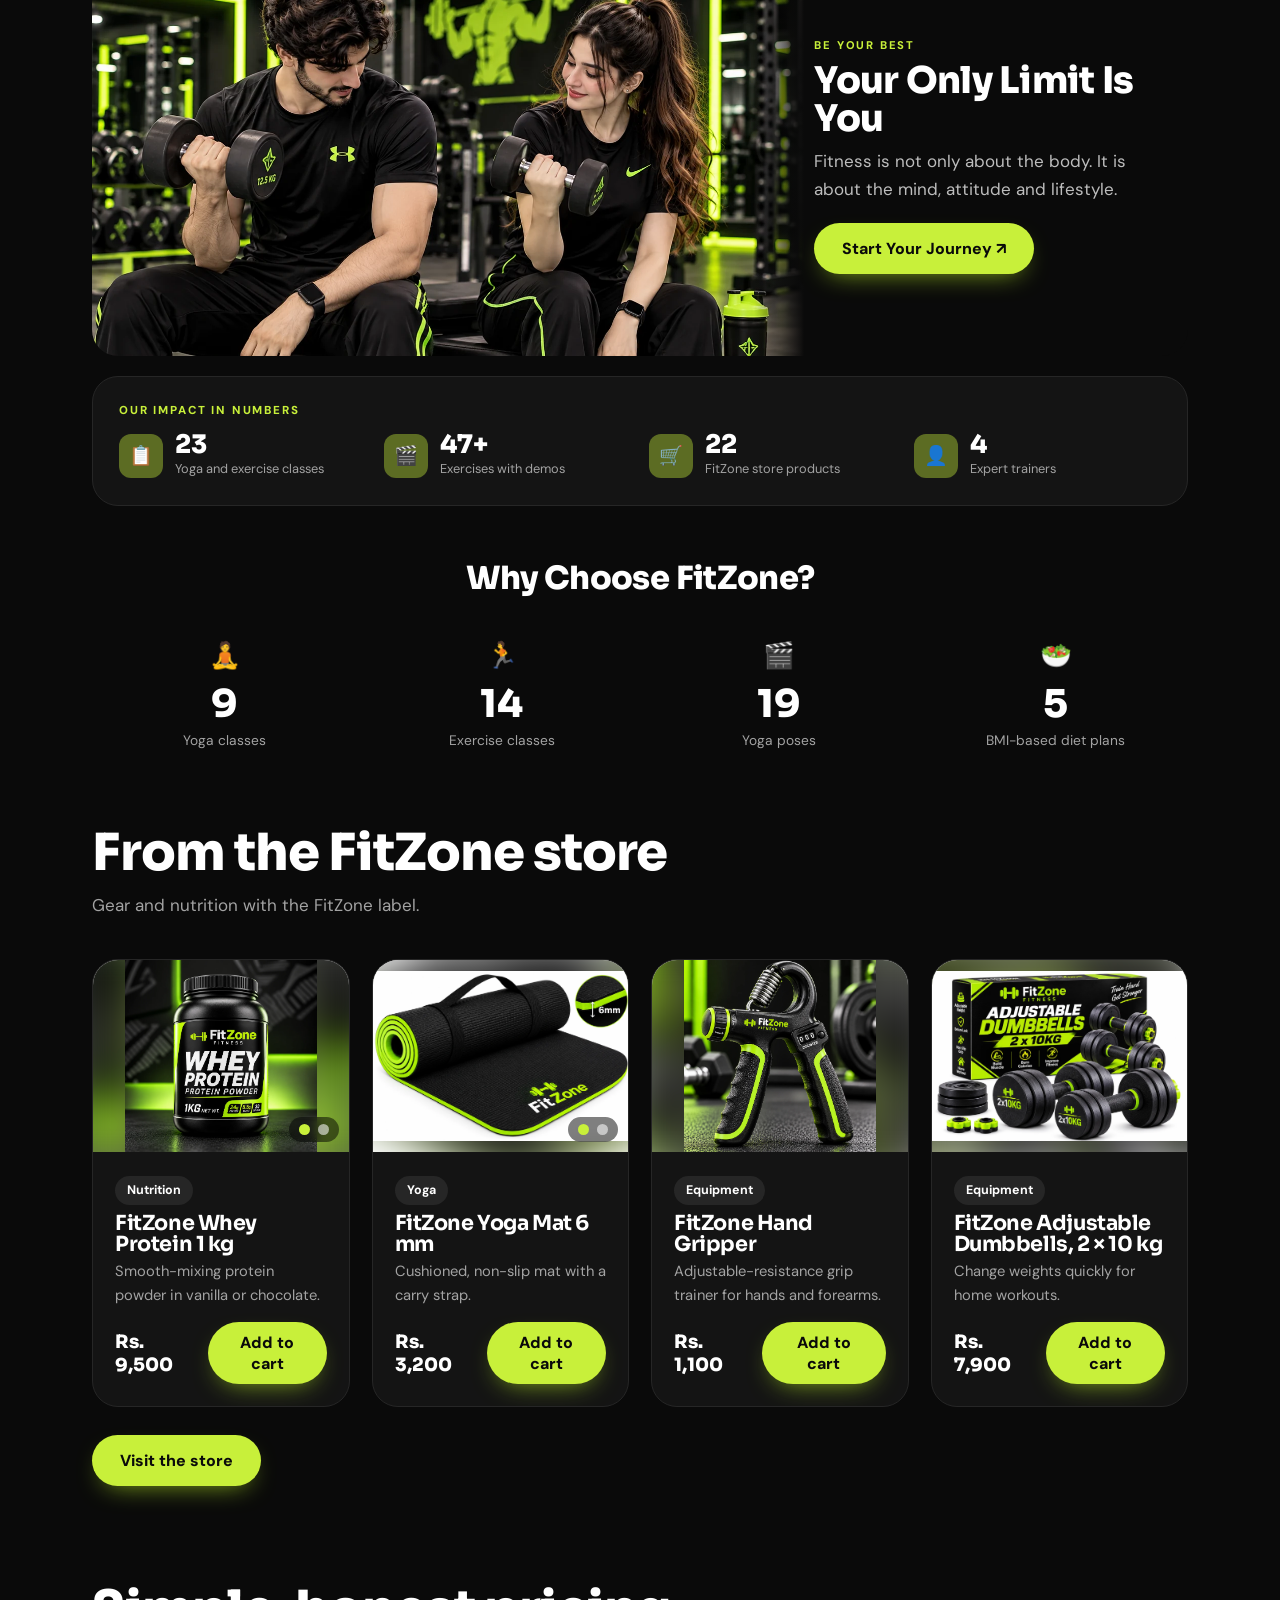
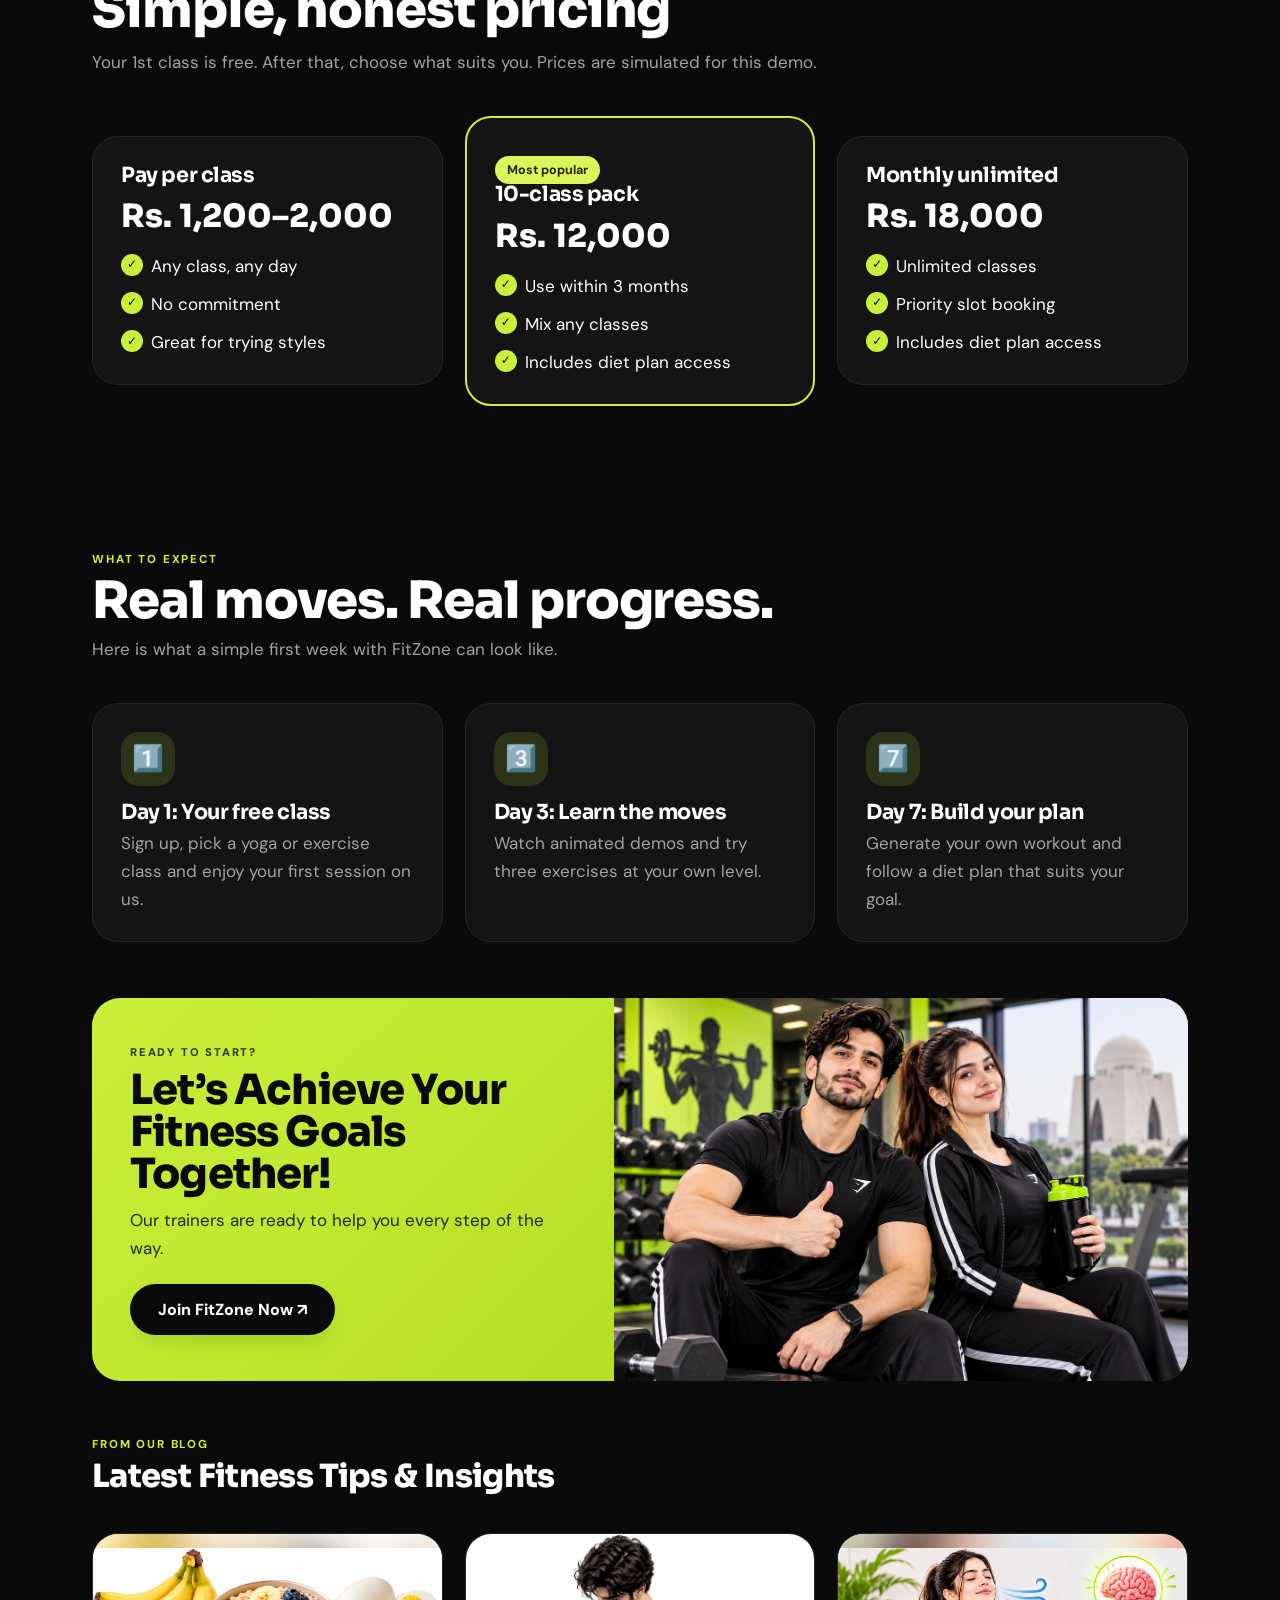
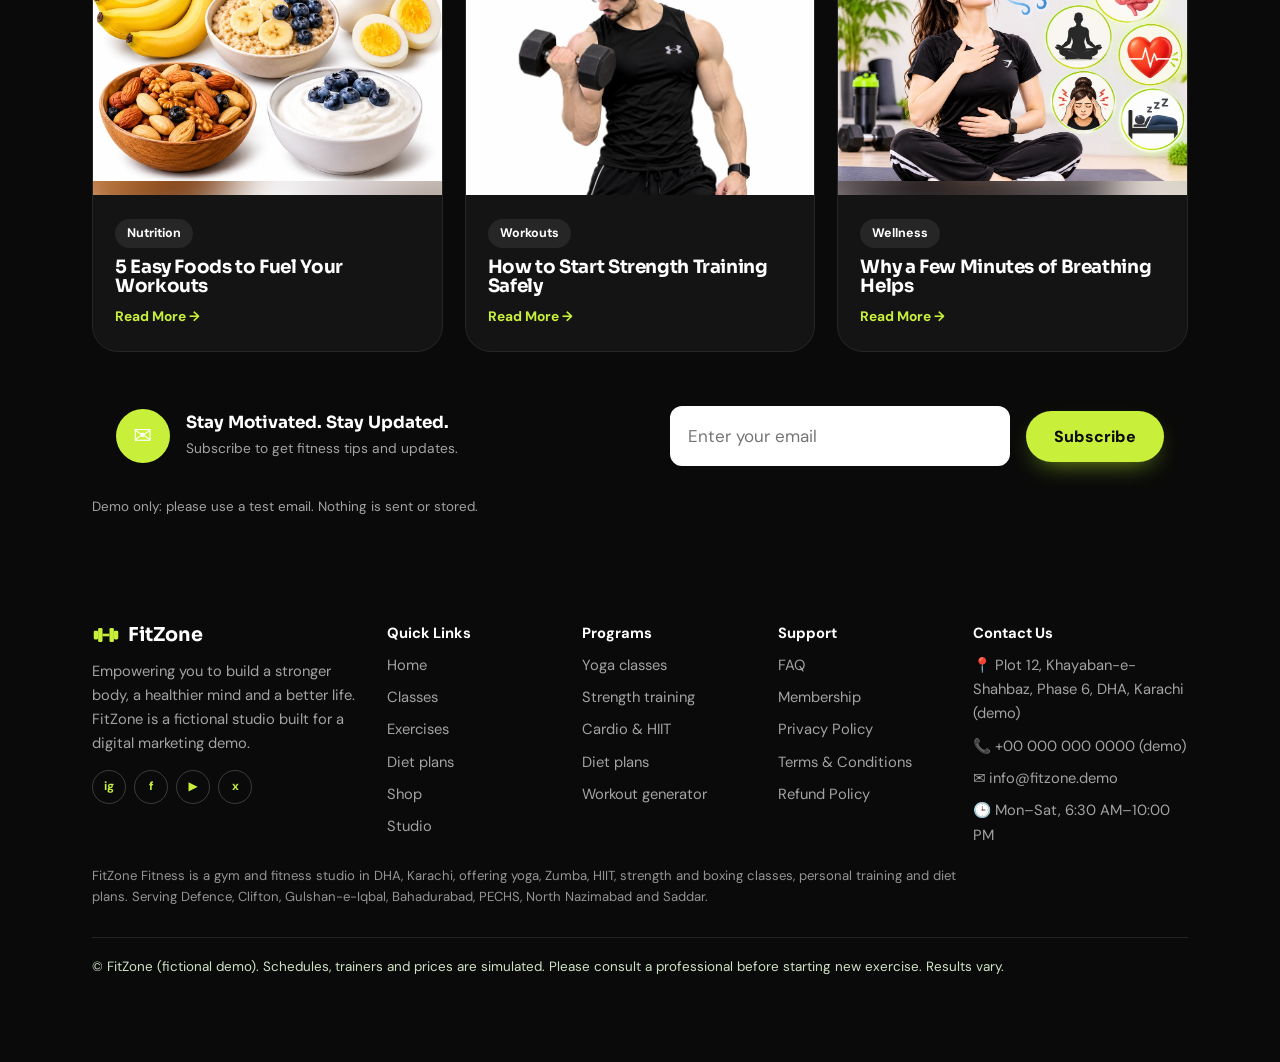
==== commit 4e893d56: "Integrate Google Tag Manager in index.html Added Google Tag Manager script for tracking." ====
--- a/index.html
+++ b/index.html
@@ -1,5 +1,13 @@
 <!DOCTYPE html>
-<html lang="en"><head><meta charset="utf-8">
+<html lang="en"><head>
+<!-- Google tag (gtag.js) -->
+<script async src="https://www.googletagmanager.com/gtm.js?id=GTM-K694C5KH"></script>
+<script>
+  window.dataLayer = window.dataLayer || [];
+  function gtag(){dataLayer.push(arguments);}
+  gtag('js', new Date());
+</script>
+<meta charset="utf-8">
 <meta name="viewport" content="width=device-width, initial-scale=1, viewport-fit=cover">
 <title>FitZone Fitness Karachi | Gym, Yoga, Zumba &amp; Personal Training in DHA Karachi</title>
 <meta name="description" content="FitZone Fitness in DHA, Karachi: yoga, Zumba, HIIT, strength and boxing classes, expert trainers, diet plans and fitness gear. Book your free 1st class today.">
@@ -90,4 +98,4 @@
 <div class="mq"><div id="mq"></div></div>
 <script src="script.js"></script>
 </body></html>
- + 
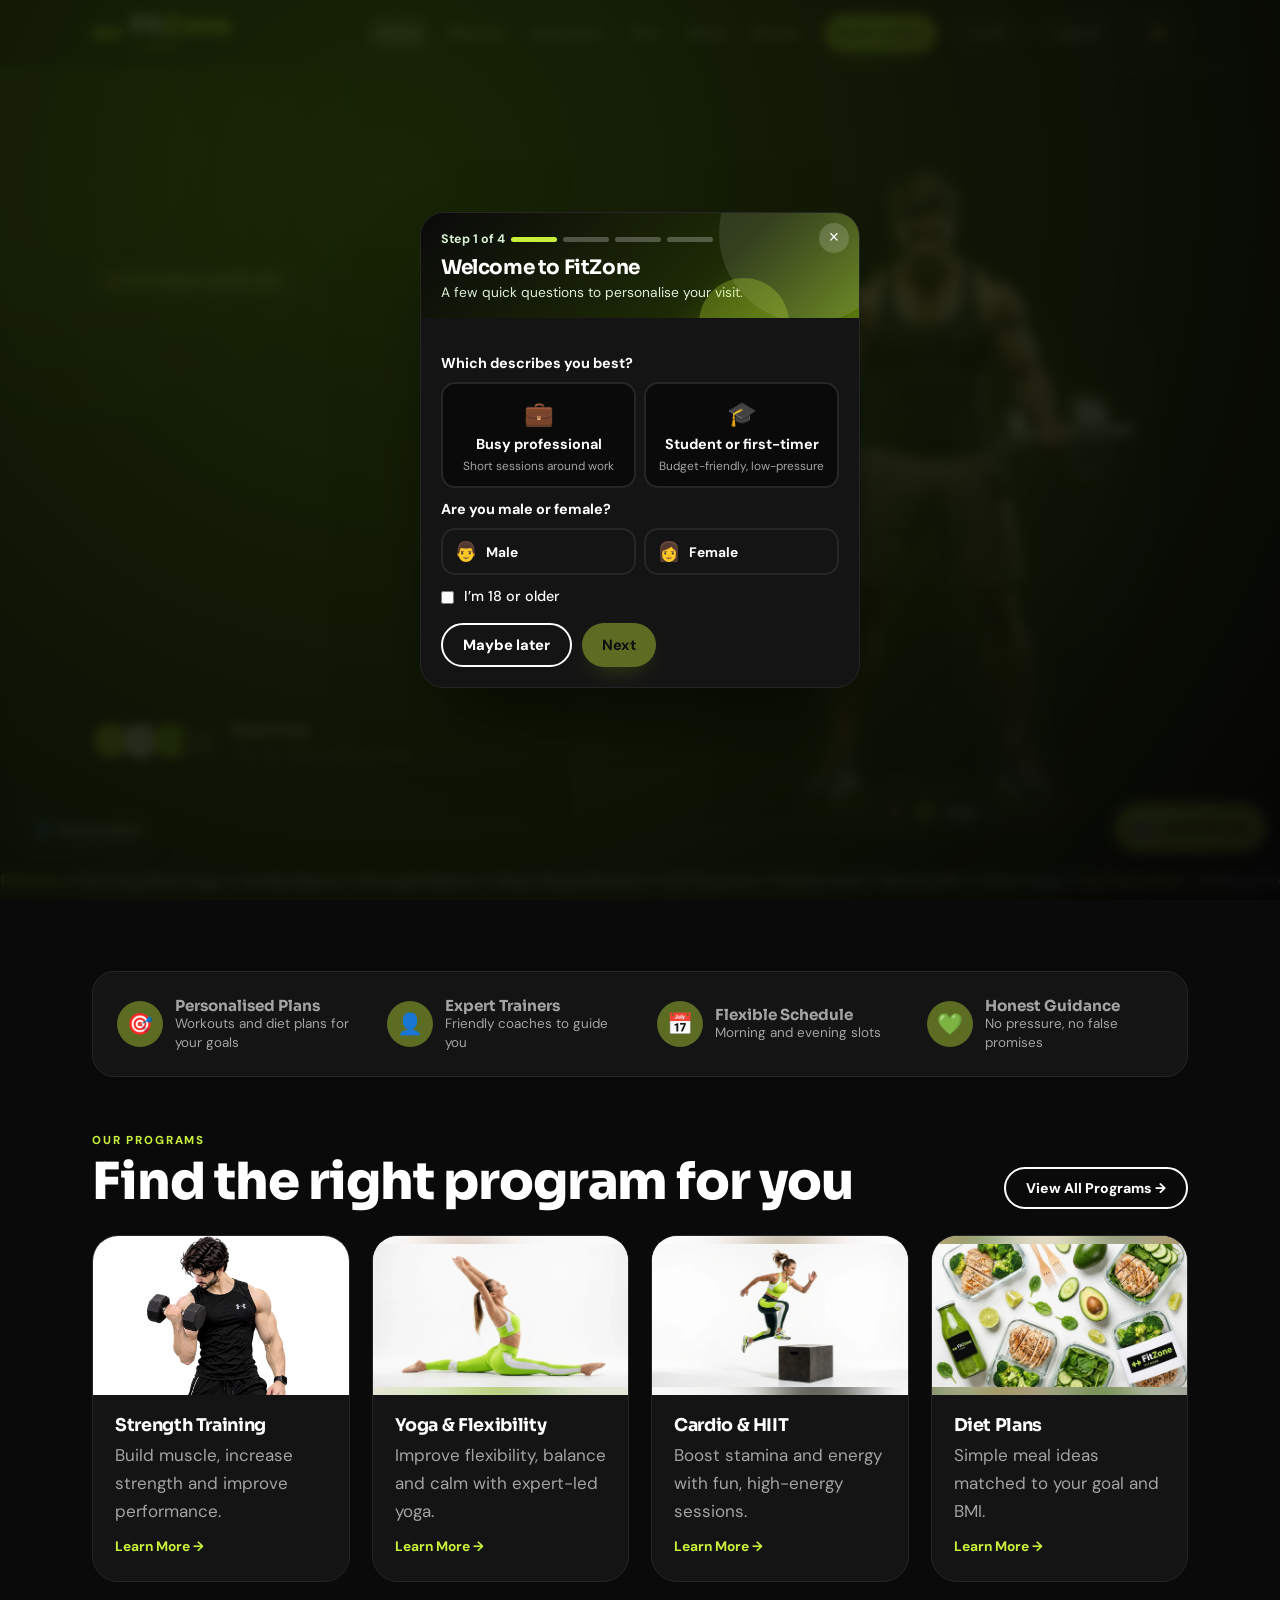
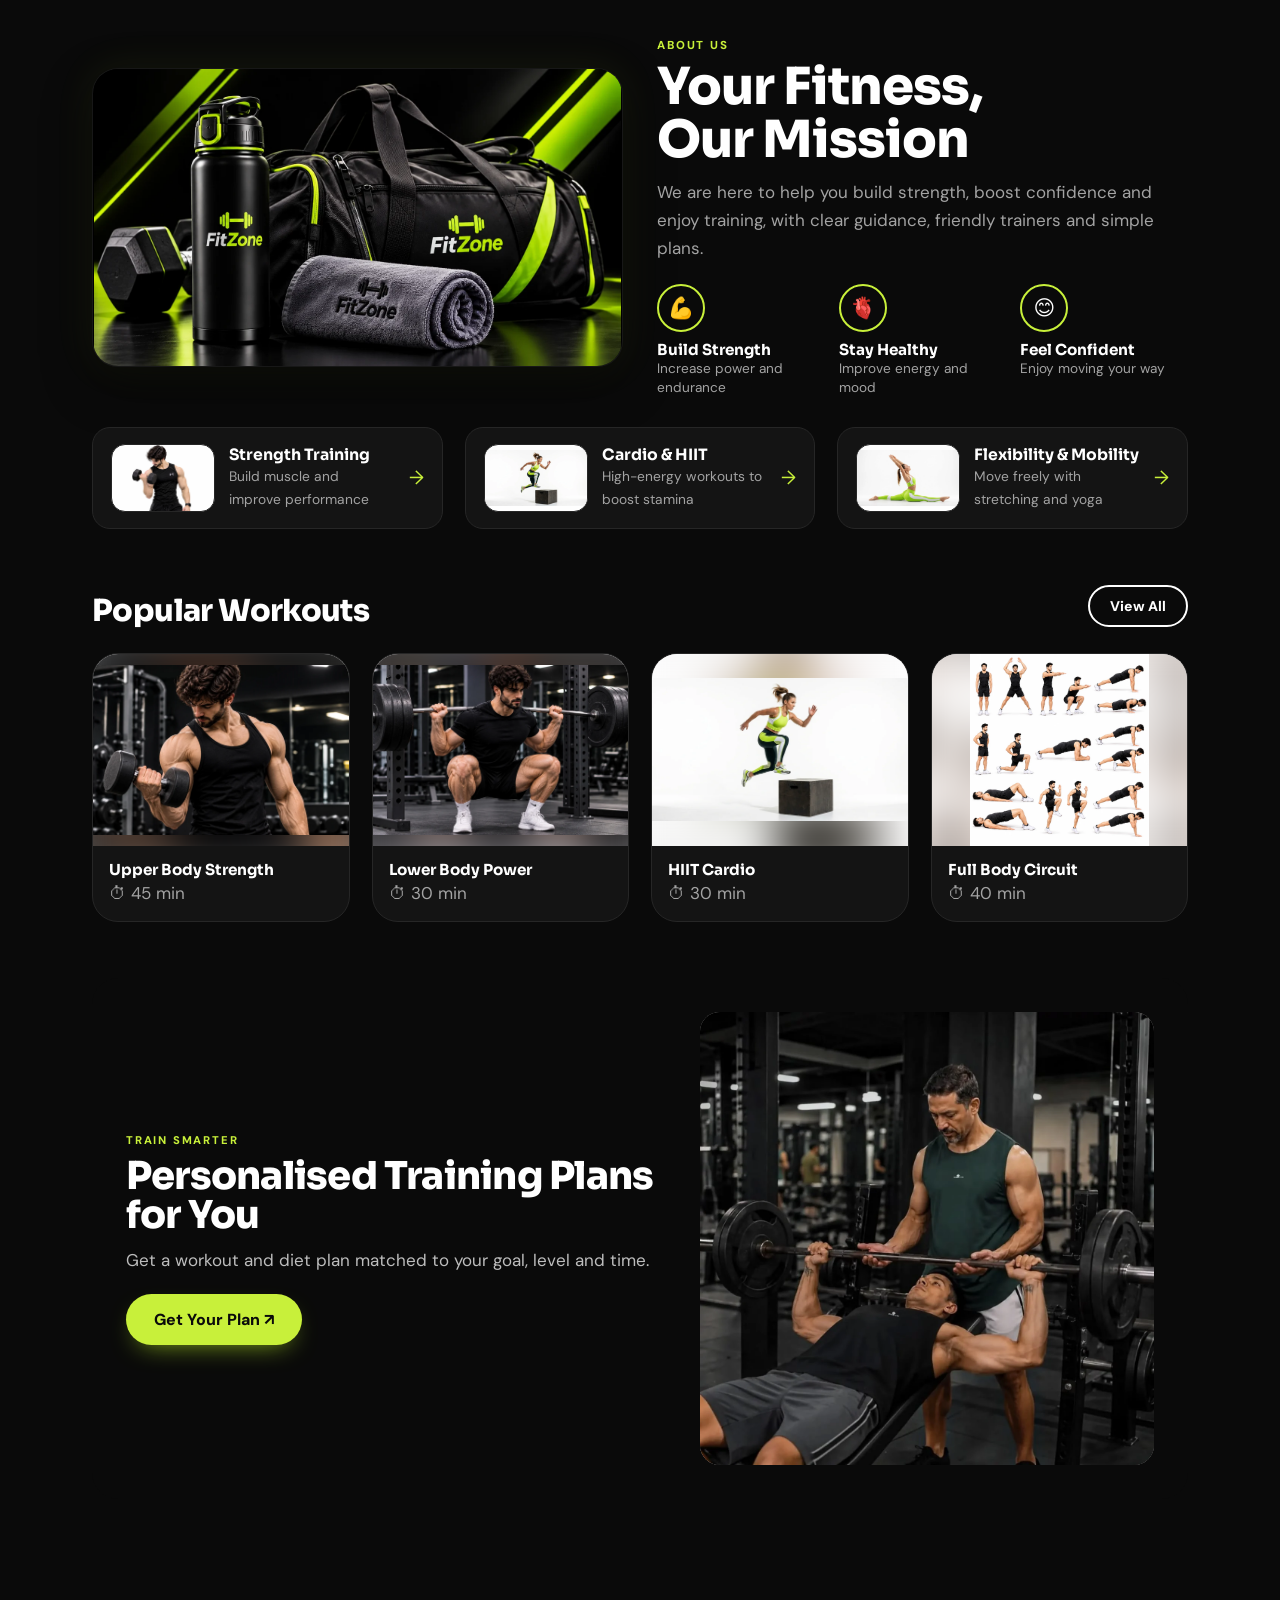
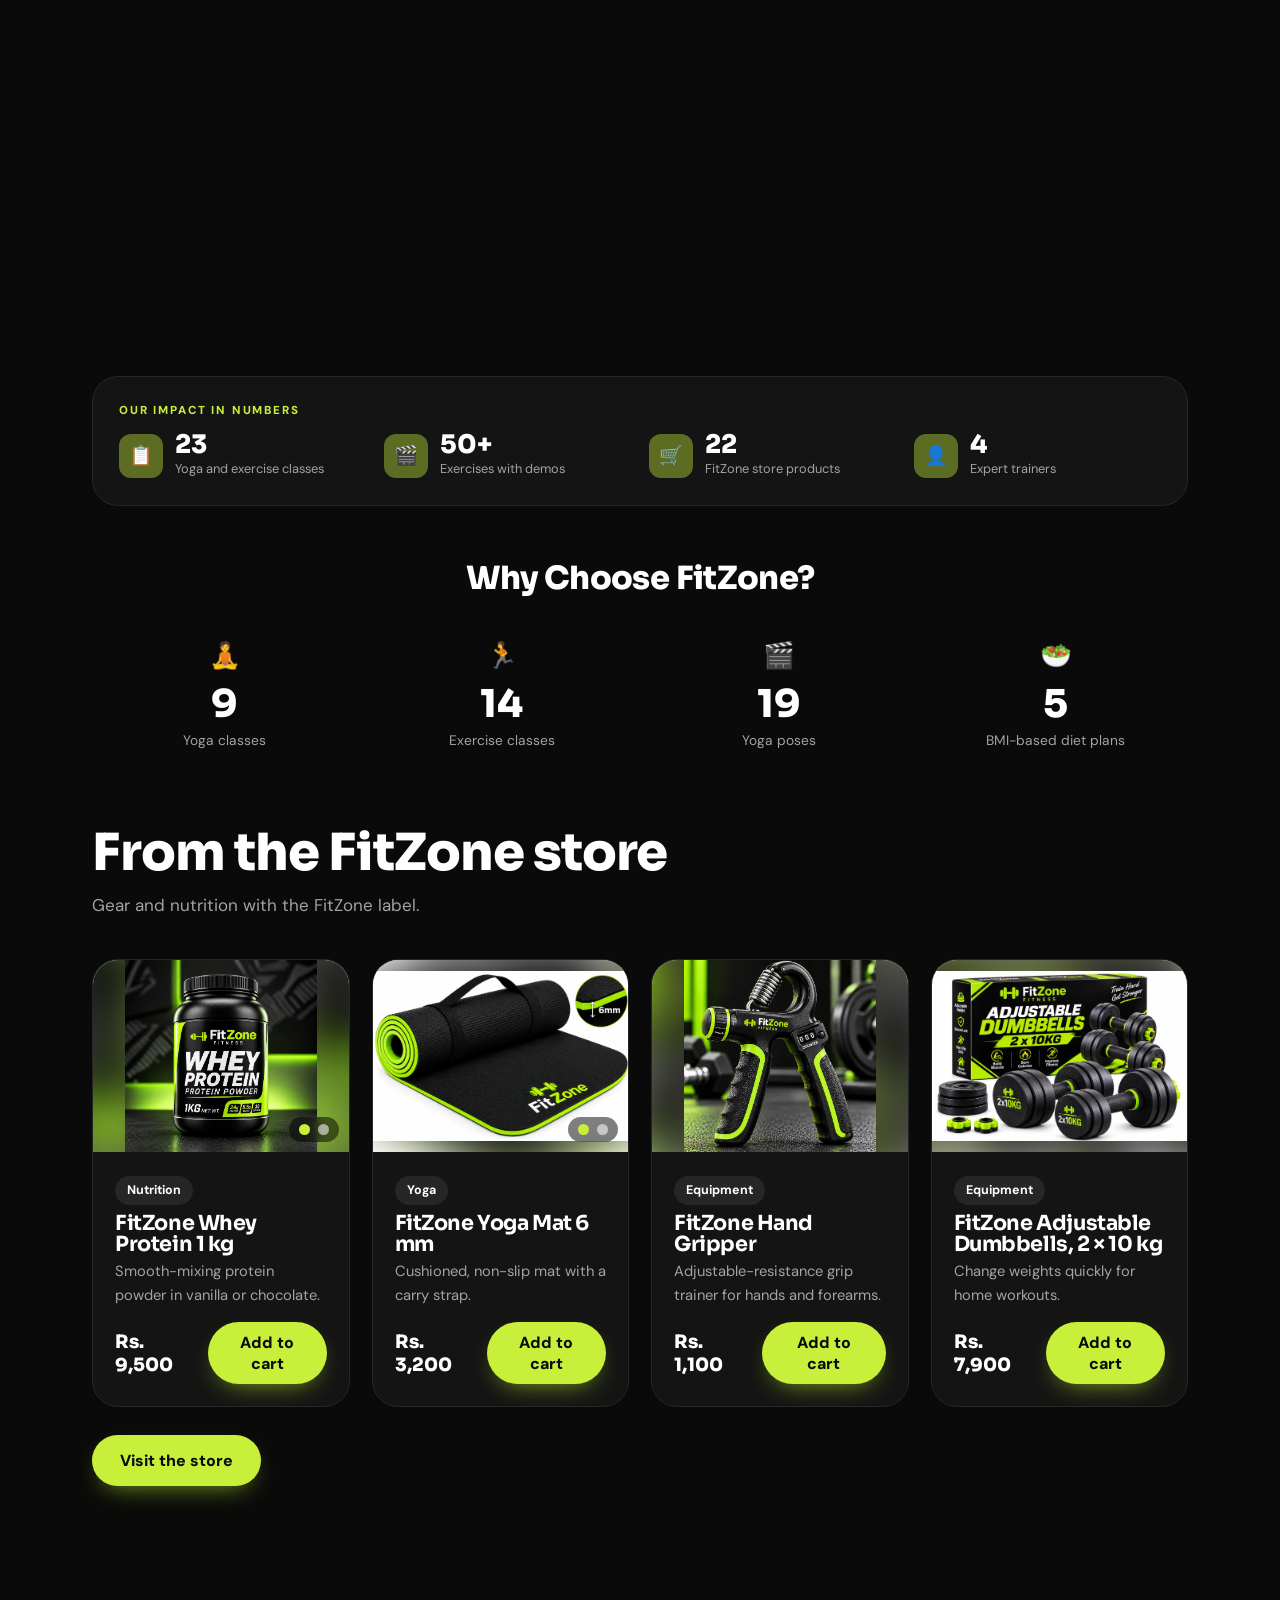
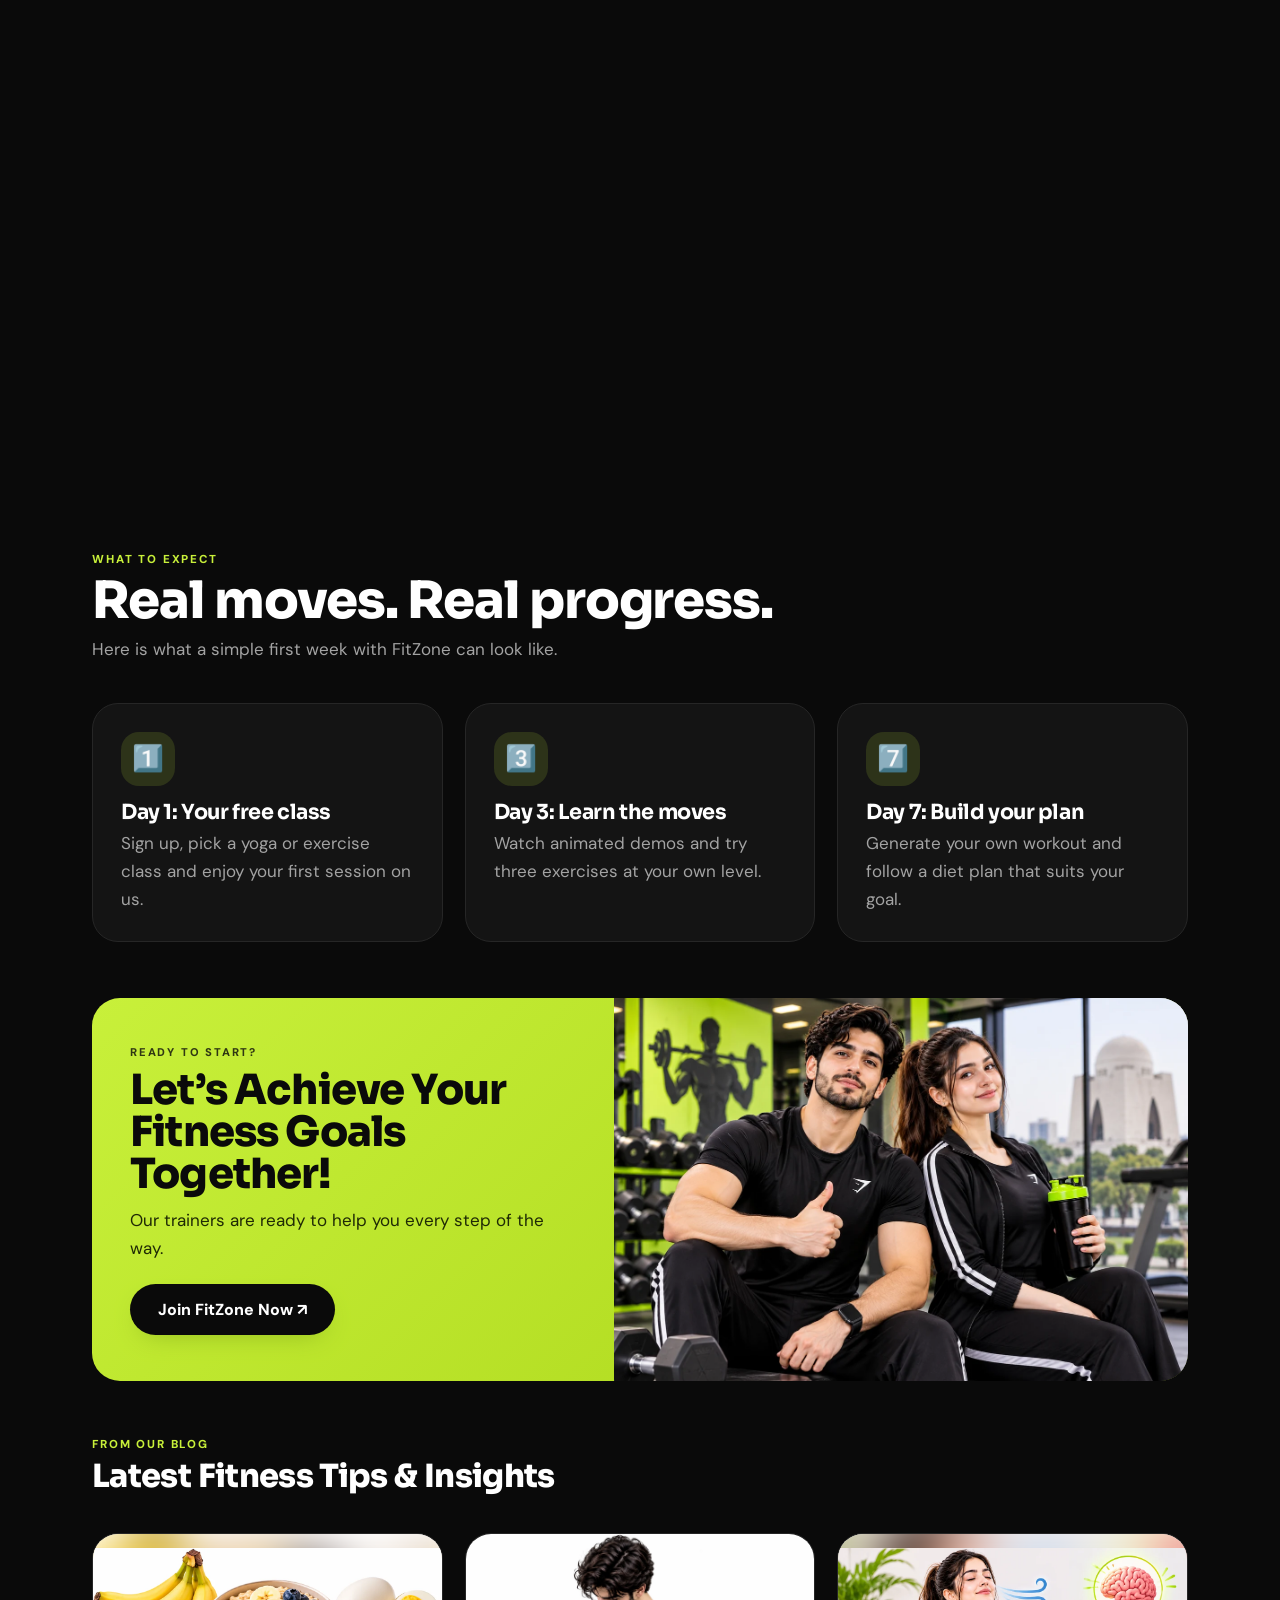
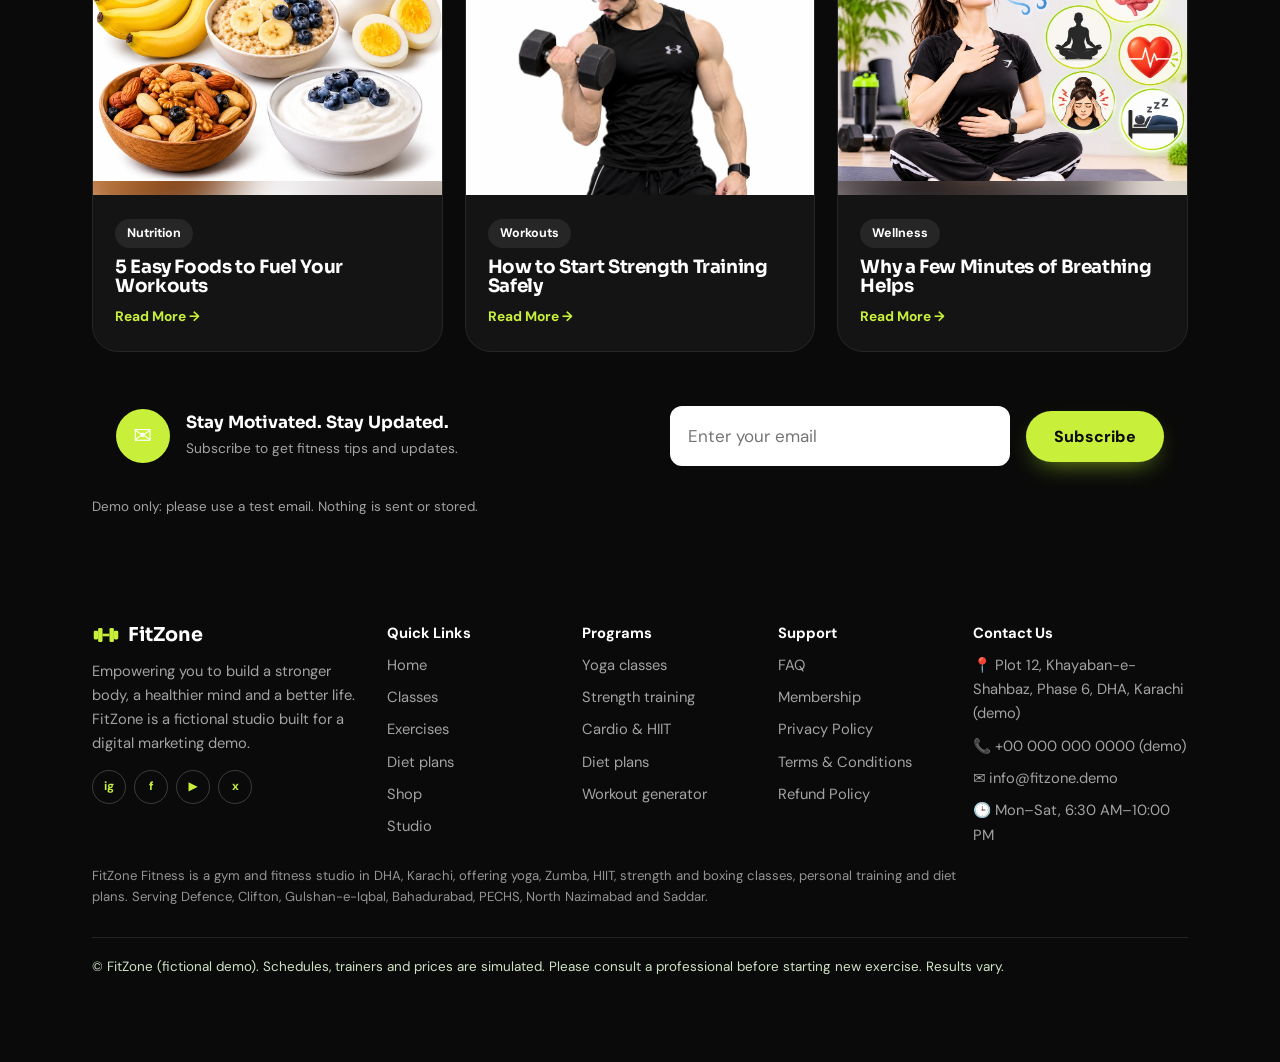
==== commit 5f644b51: "Update Google Tag Manager ID in index.html" ====
--- a/index.html
+++ b/index.html
@@ -1,7 +1,7 @@
 <!DOCTYPE html>
 <html lang="en"><head>
 <!-- Google tag (gtag.js) -->
-<script async src="https://www.googletagmanager.com/gtm.js?id=GTM-K694C5KH"></script>
+<script async src="https://www.googletagmanager.com/gtm.js?id=GTM-T2RQ2K5S"></script>
 <script>
   window.dataLayer = window.dataLayer || [];
   function gtag(){dataLayer.push(arguments);}
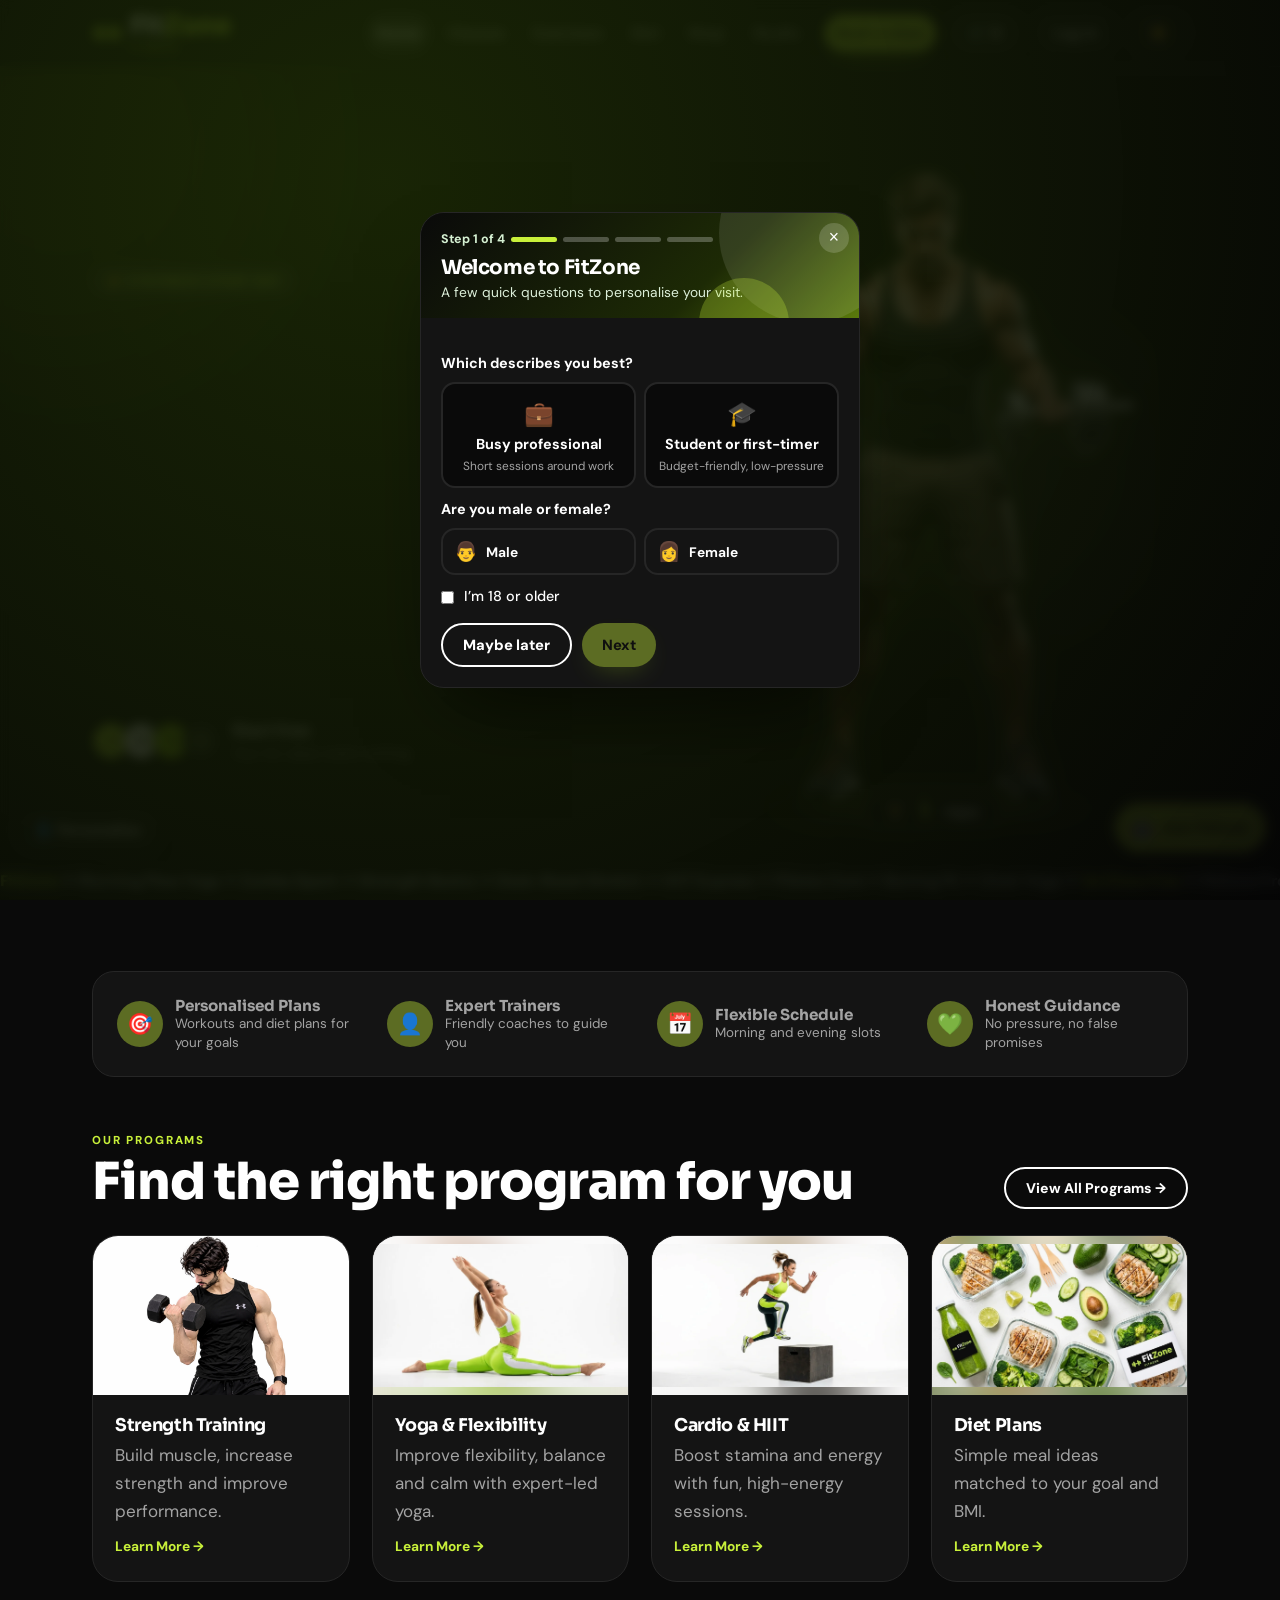
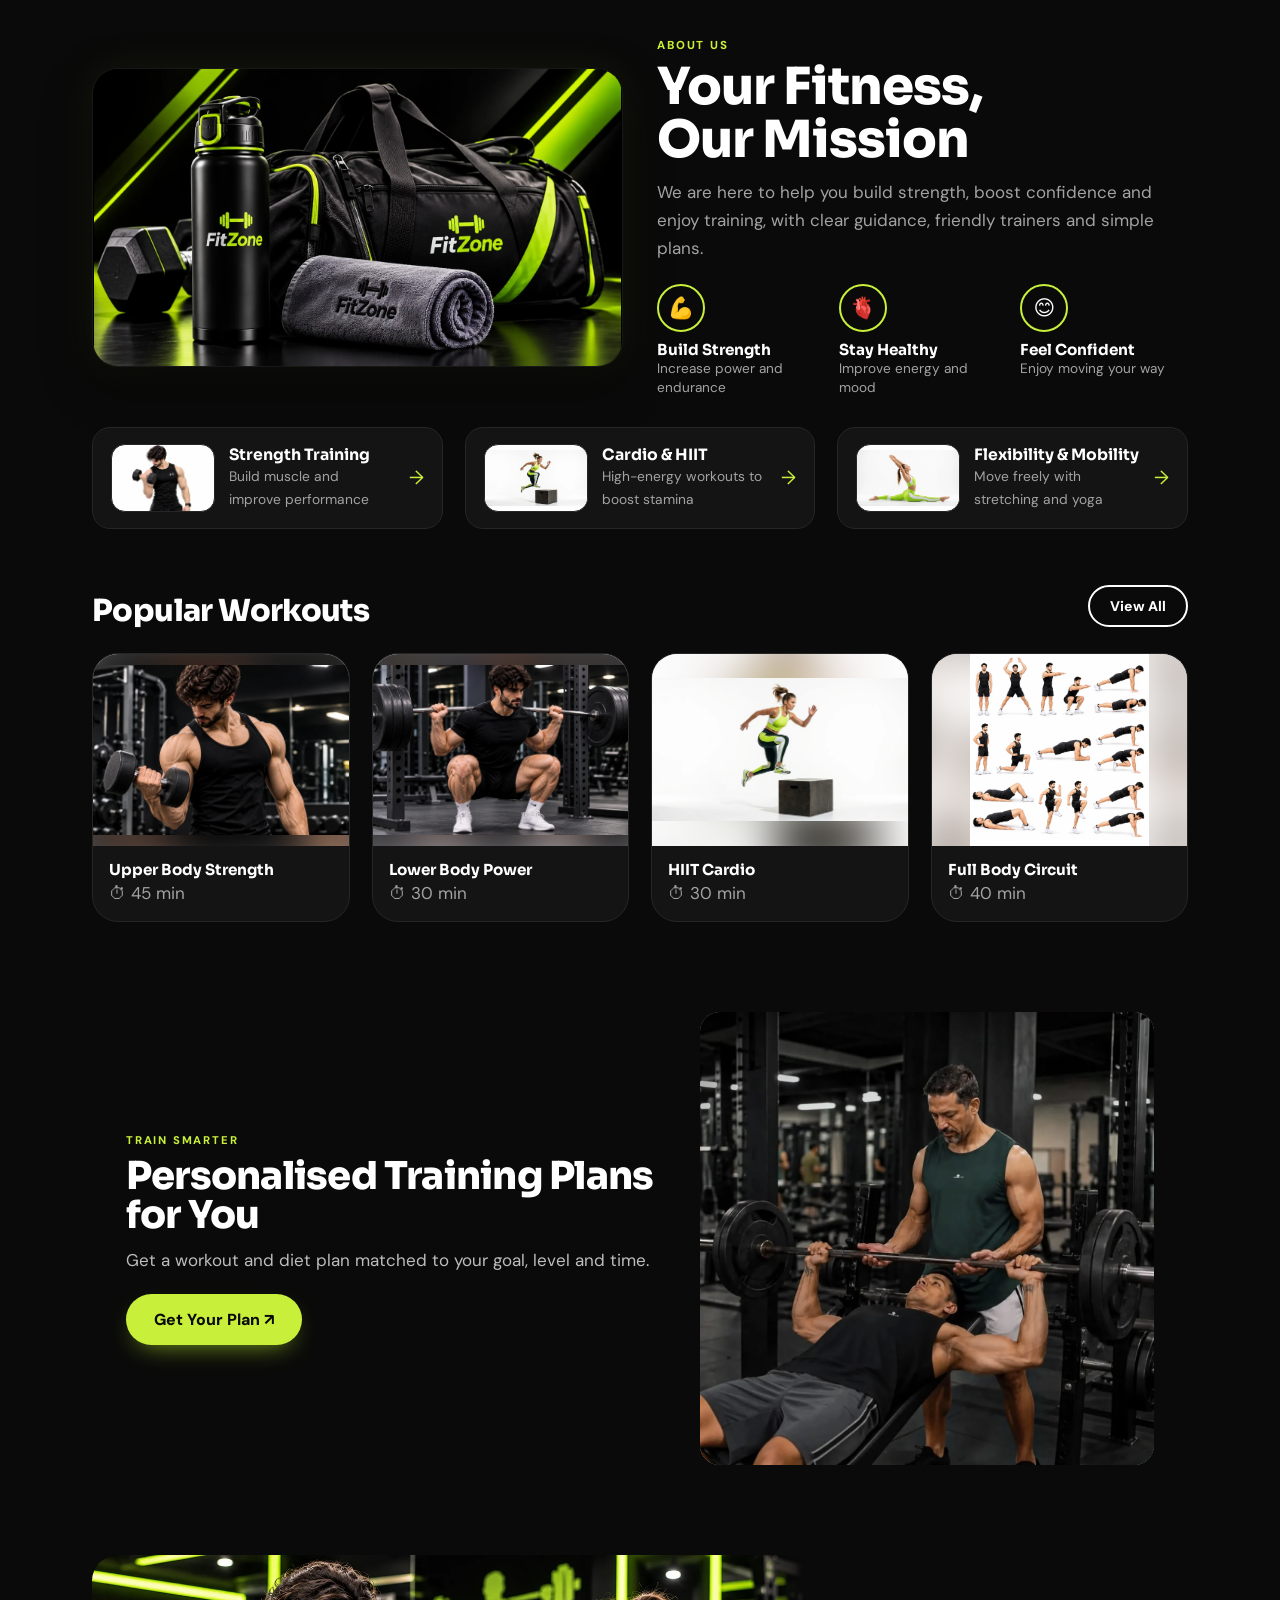
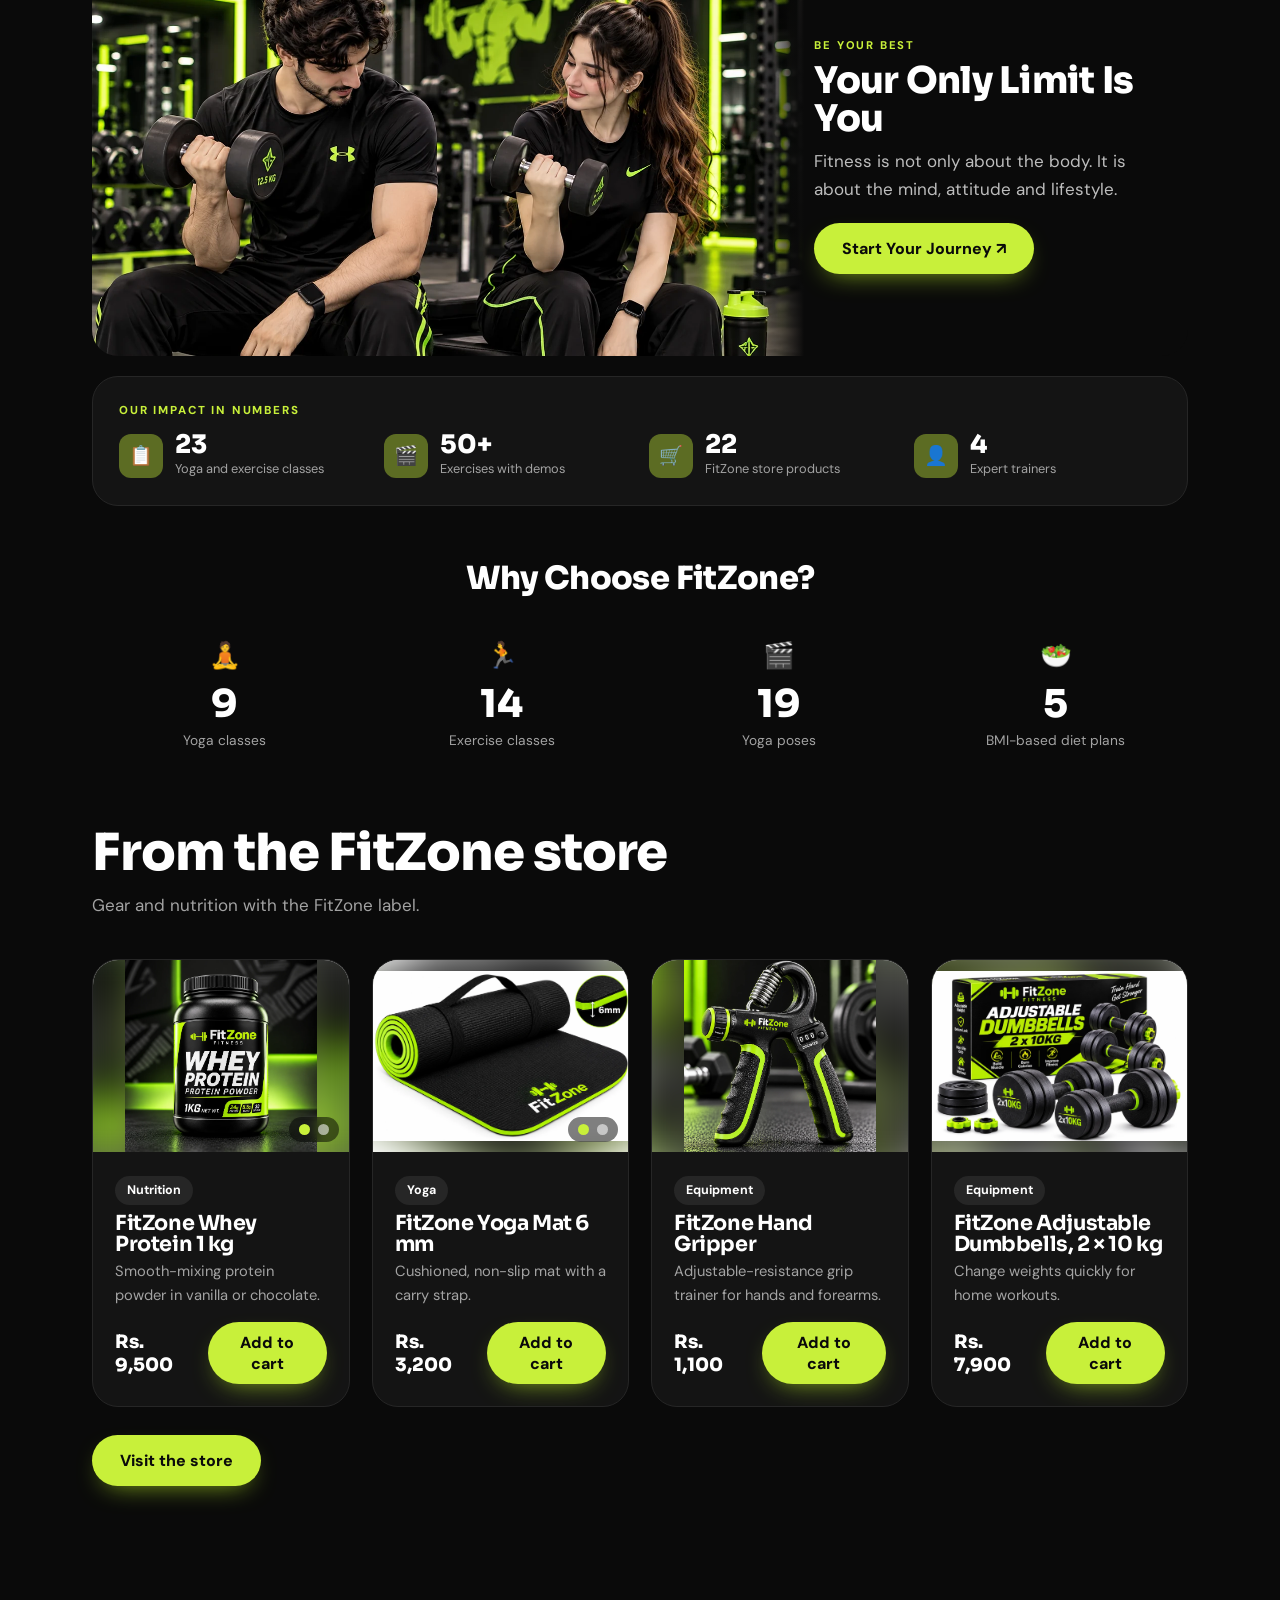
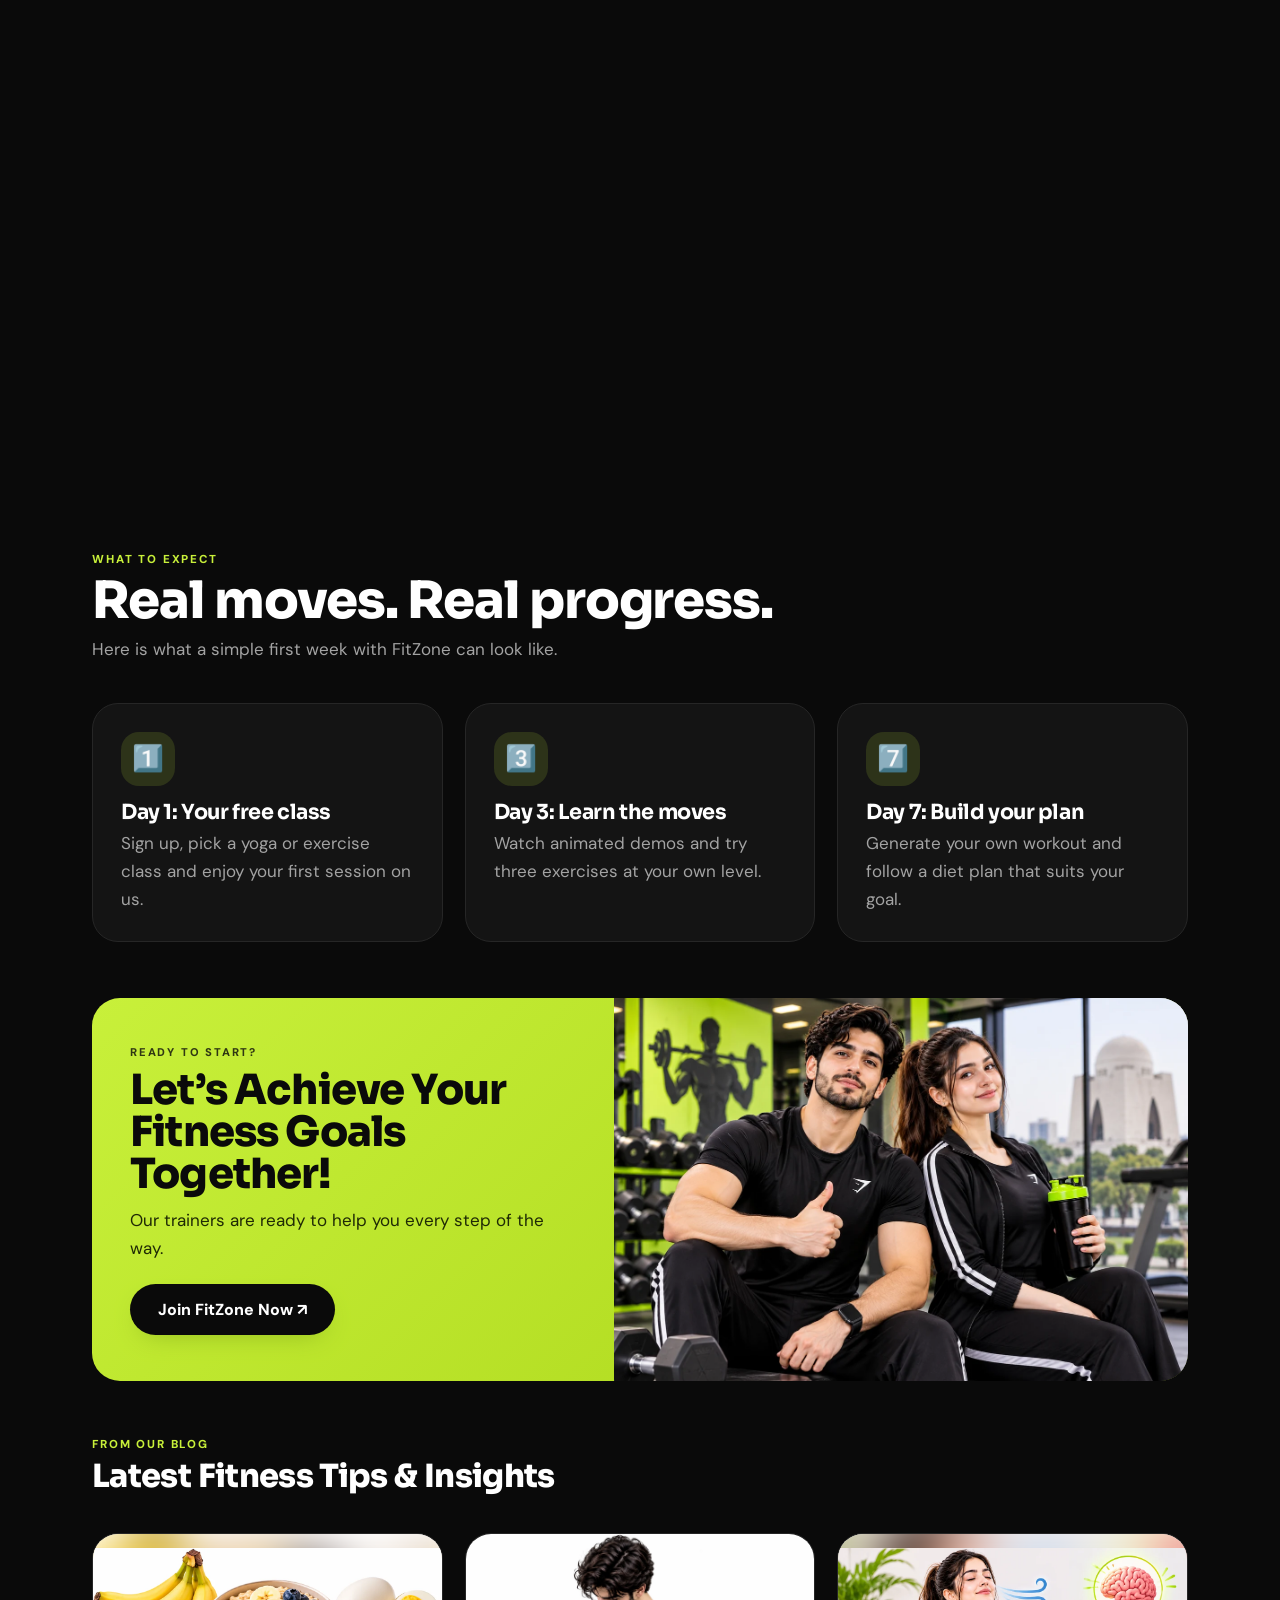
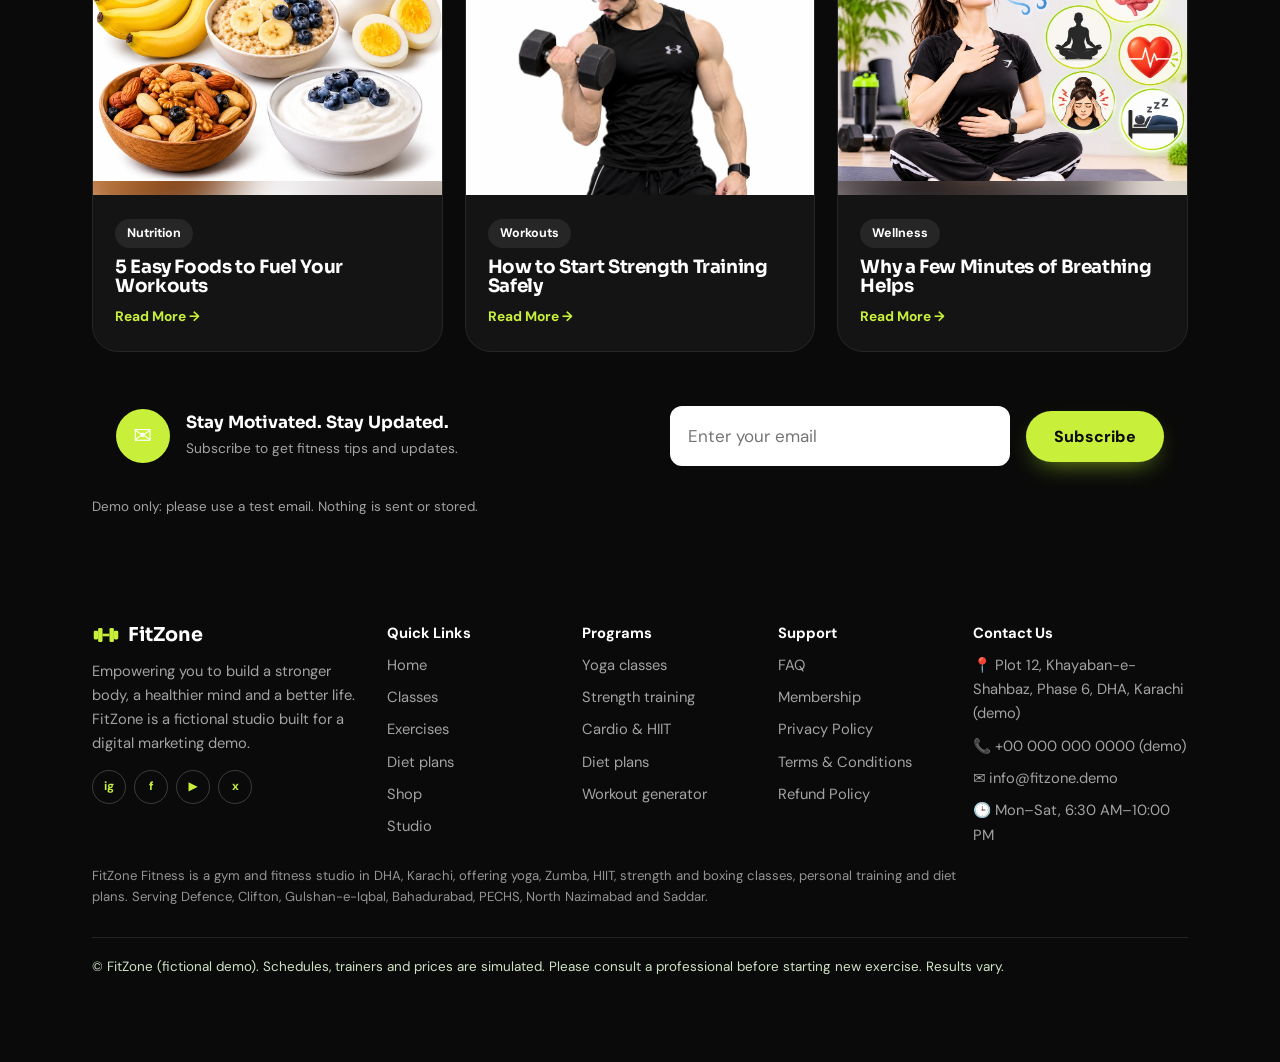
==== commit 96366f3d: "Insert Meta Pixel tracking code Added Meta Pixel tracking code to the HTML file." ====
--- a/index.html
+++ b/index.html
@@ -1,5 +1,24 @@
 <!DOCTYPE html>
 <html lang="en"><head>
+<!-- meta pixel -->
+  <!-- Meta Pixel Code -->
+<script>
+!function(f,b,e,v,n,t,s)
+{if(f.fbq)return;n=f.fbq=function(){n.callMethod?
+n.callMethod.apply(n,arguments):n.queue.push(arguments)};
+if(!f._fbq)f._fbq=n;n.push=n;n.loaded=!0;n.version='2.0';
+n.queue=[];t=b.createElement(e);t.async=!0;
+t.src=v;s=b.getElementsByTagName(e)[0];
+s.parentNode.insertBefore(t,s)}(window, document,'script',
+'https://connect.facebook.net/en_US/fbevents.js');
+fbq('init', '961645143372099');
+fbq('track', 'PageView');
+</script>
+<noscript><img height="1" width="1" style="display:none"
+src="https://www.facebook.com/tr?id=961645143372099&ev=PageView&noscript=1"
+/></noscript>
+<!-- End Meta Pixel Code -->
+  
 <!-- Google tag (gtag.js) -->
 <script async src="https://www.googletagmanager.com/gtm.js?id=GTM-T2RQ2K5S"></script>
 <script>
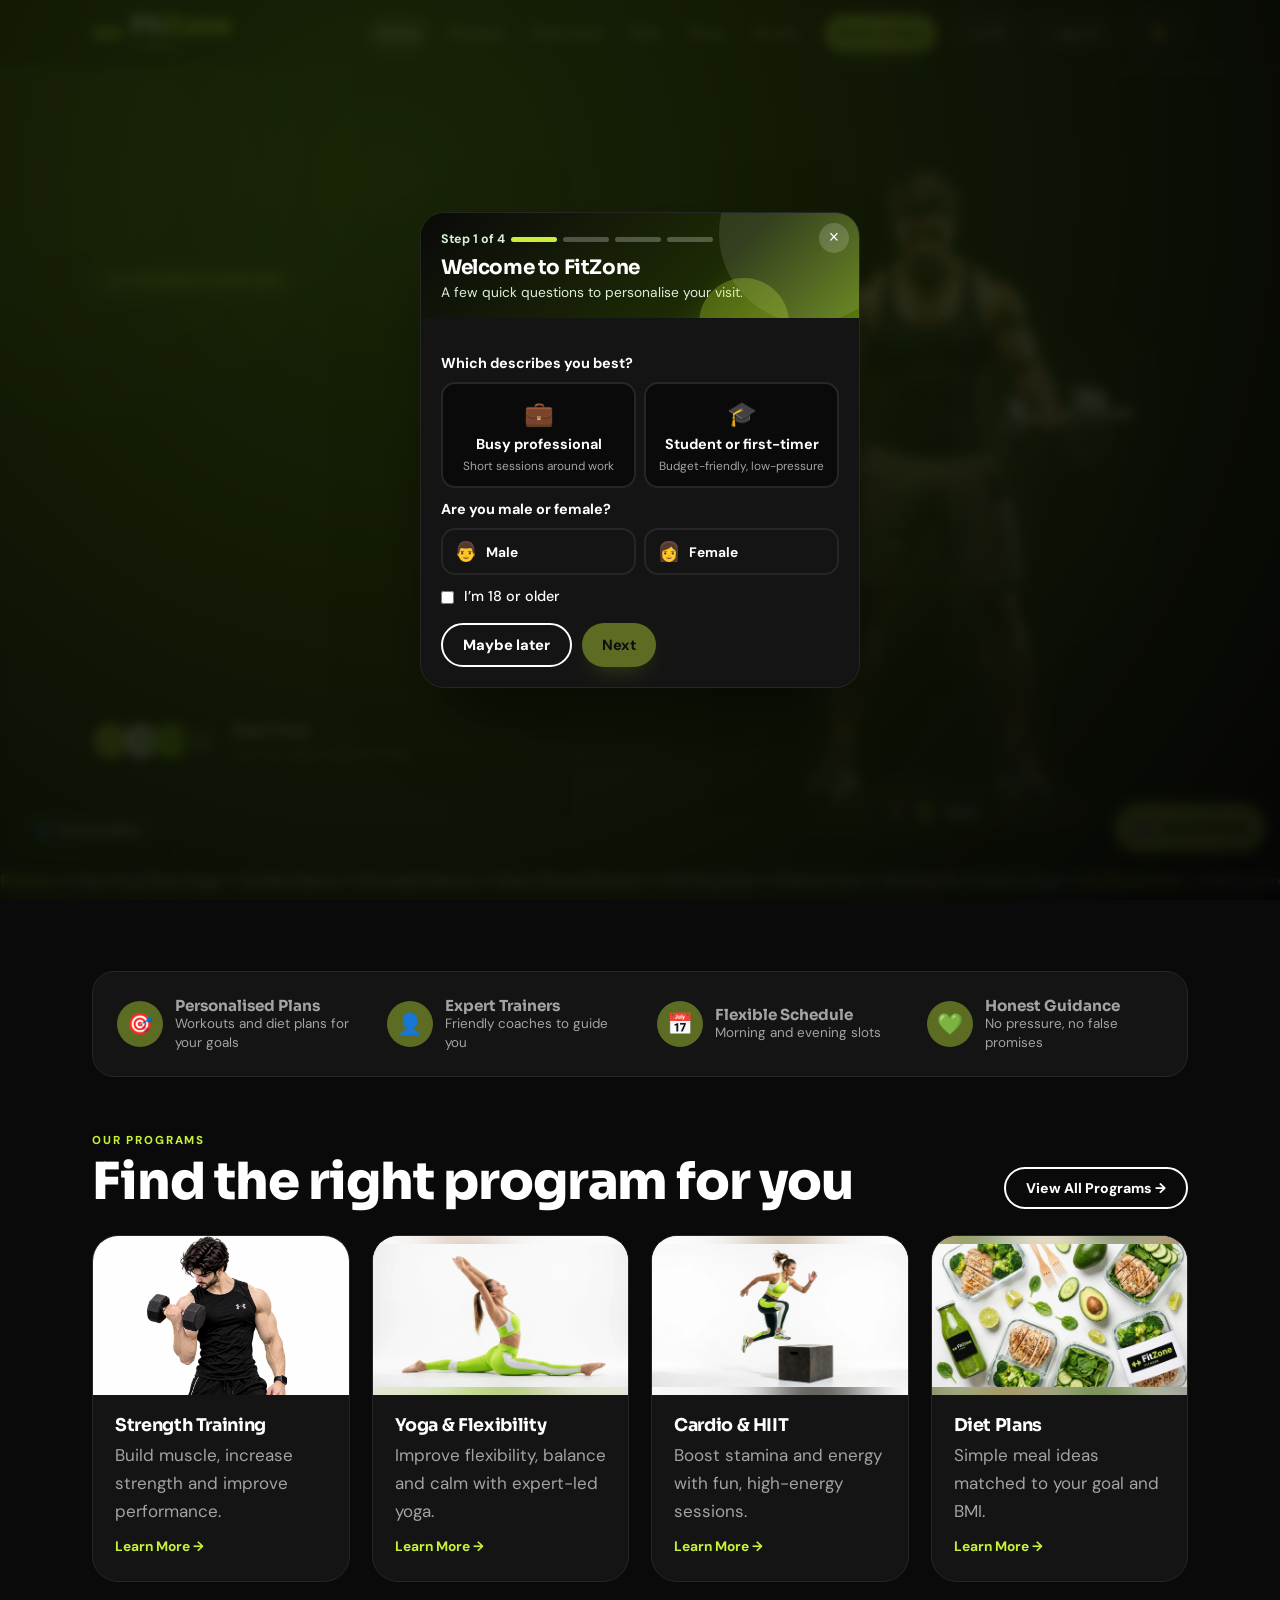
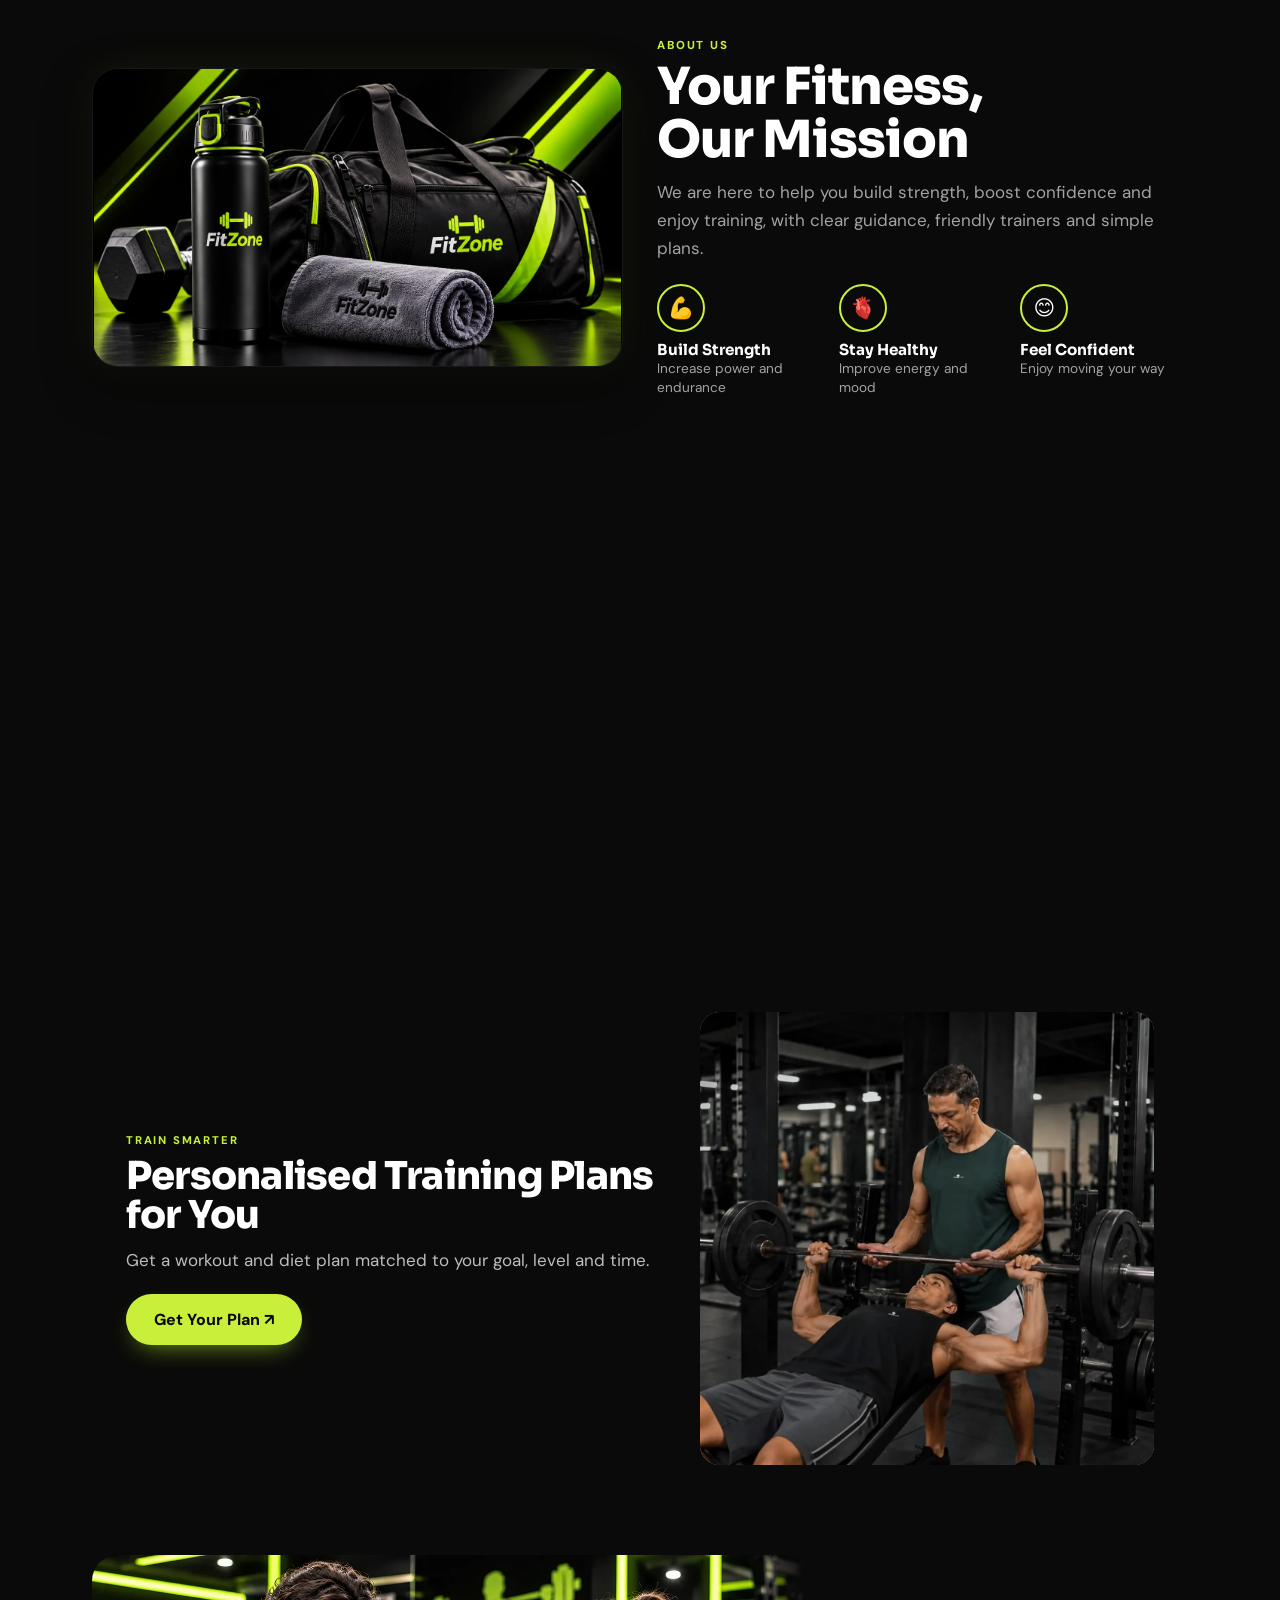
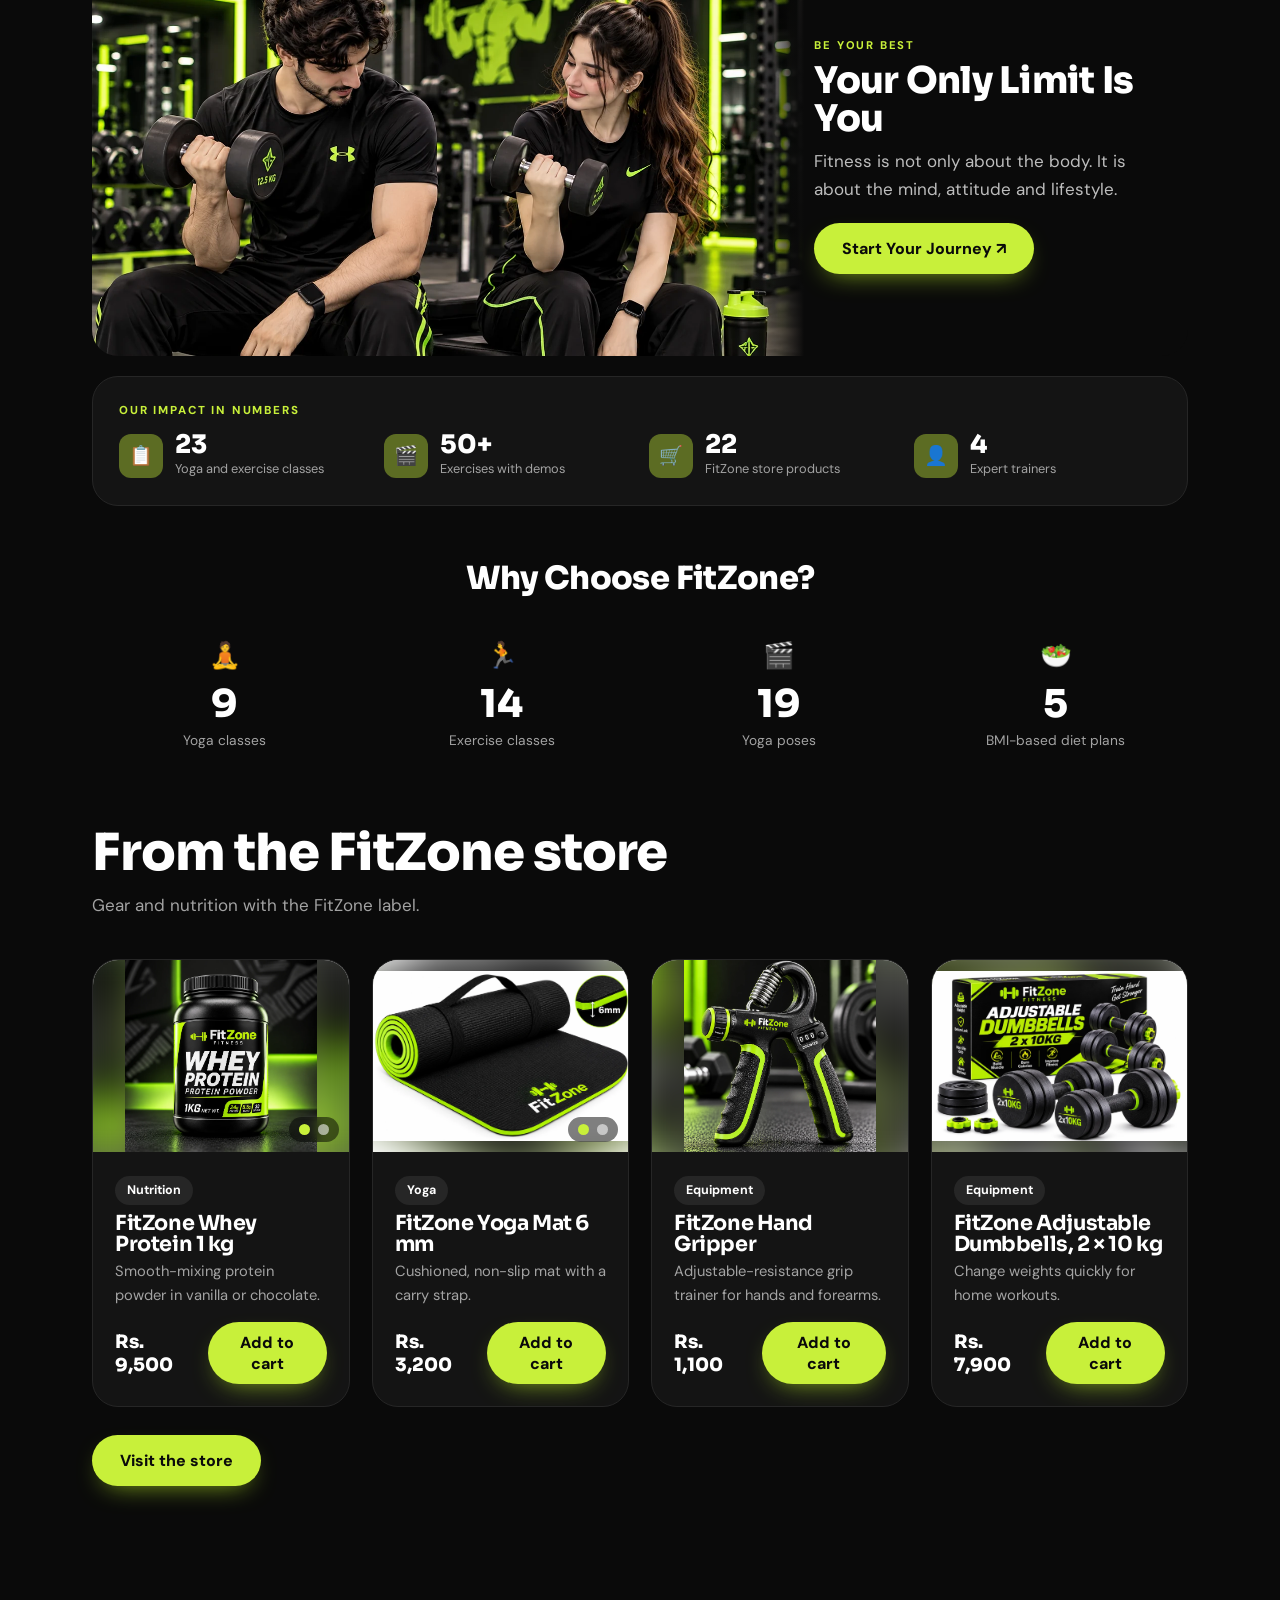
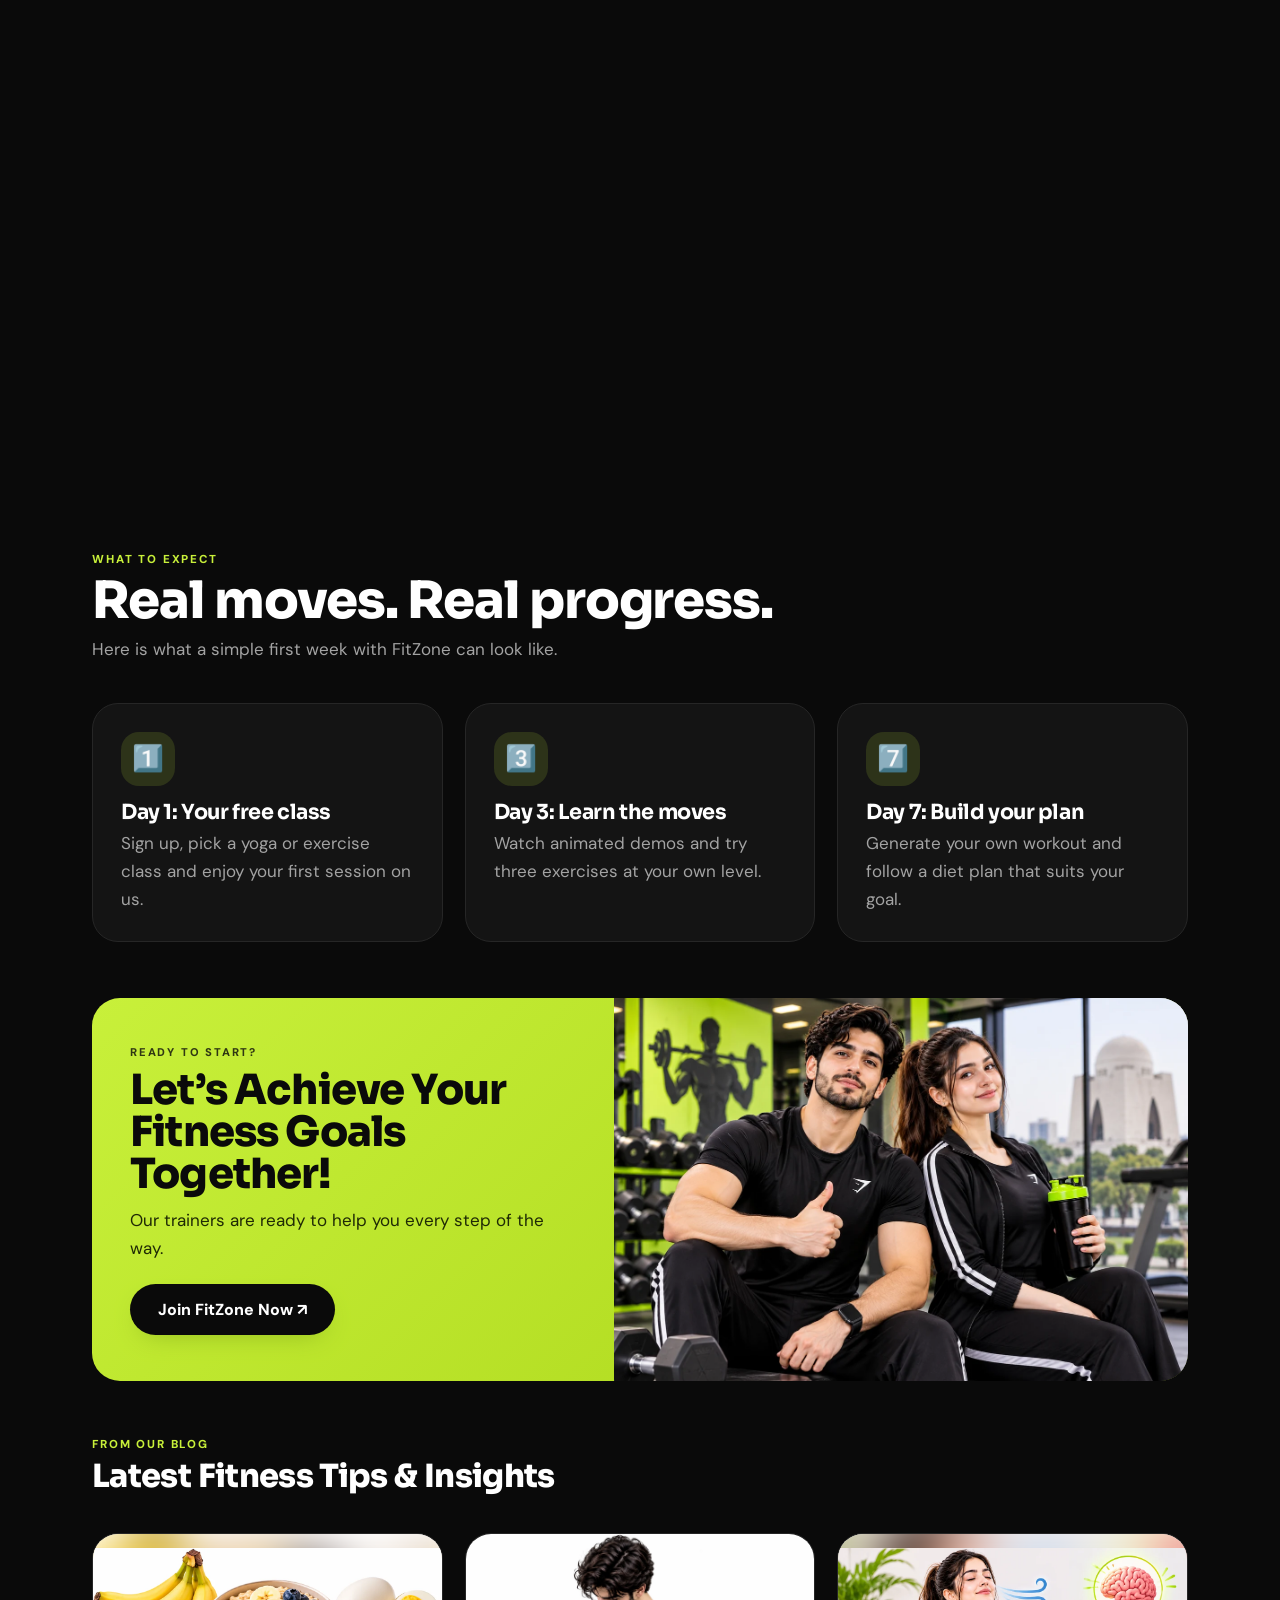
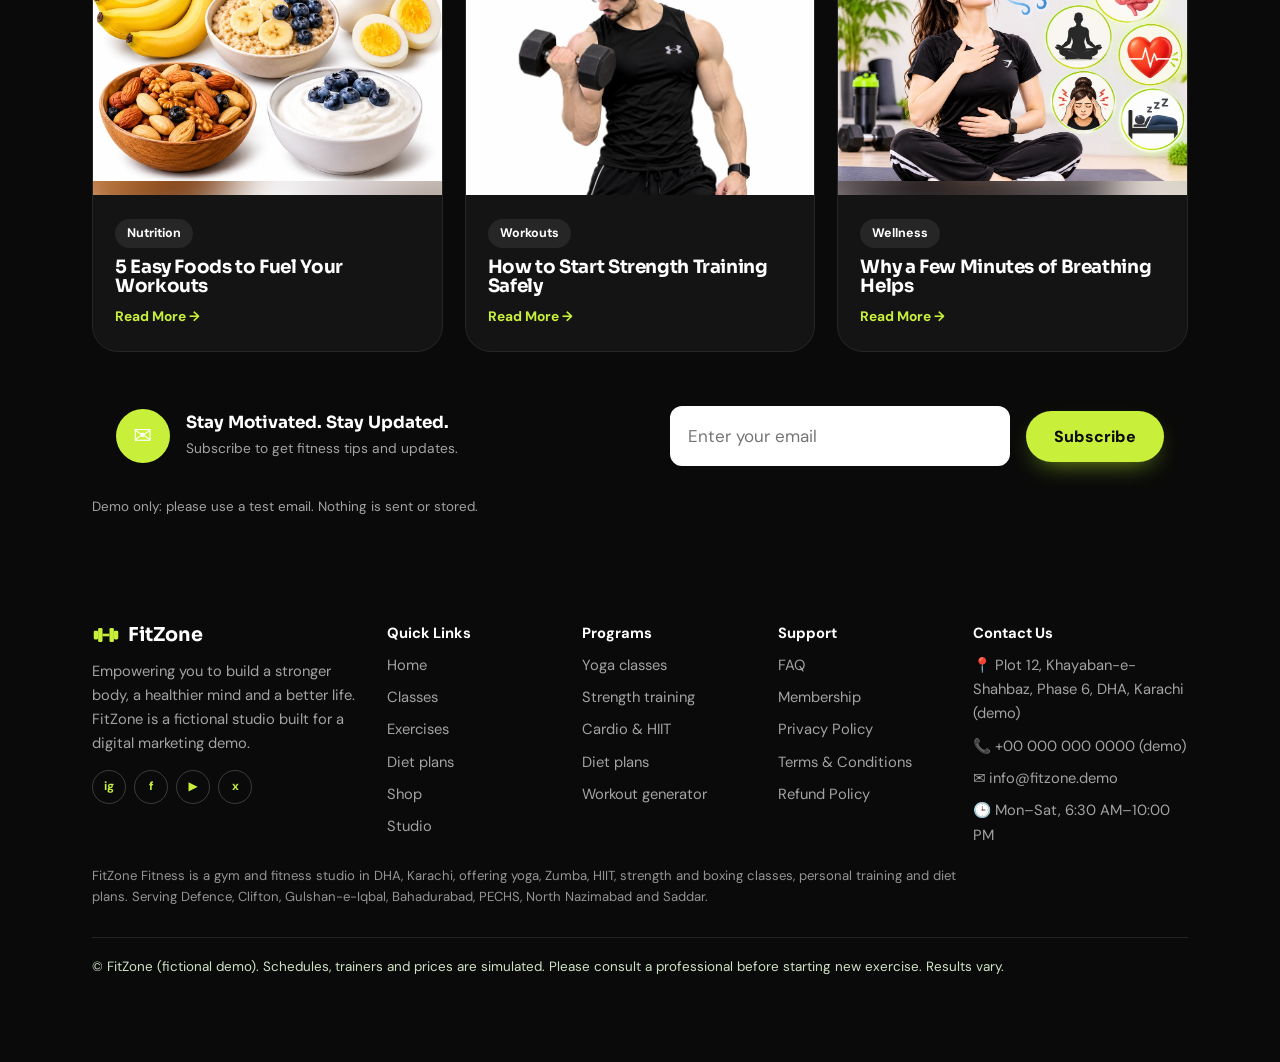
==== commit f0d5ed6a: "Add sitemap.xml, robots sitemap, and Vercel domain URLs" ====
--- a/index.html
+++ b/index.html
@@ -35,10 +35,11 @@
 <meta name="author" content="FitZone Fitness">
 <meta name="theme-color" content="#0a0a0a">
 <meta name="geo.region" content="PK-SD"><meta name="geo.placename" content="DHA, Karachi"><meta name="geo.position" content="24.8;67.06"><meta name="ICBM" content="24.8, 67.06">
-<meta property="og:type" content="website"><meta property="og:site_name" content="FitZone Fitness Karachi"><meta property="og:locale" content="en_PK">
+<link rel="canonical" href="https://fitzone-iota-six.vercel.app/">
+<meta property="og:type" content="website"><meta property="og:site_name" content="FitZone Fitness Karachi"><meta property="og:locale" content="en_PK"><meta property="og:url" content="https://fitzone-iota-six.vercel.app/">
 <meta property="og:title" content="FitZone Fitness Karachi | Gym, Yoga, Zumba &amp; Personal Training in DHA Karachi"><meta property="og:description" content="FitZone Fitness in DHA, Karachi: yoga, Zumba, HIIT, strength and boxing classes, expert trainers, diet plans and fitness gear. Book your free 1st class today."><meta property="og:image" content="images/about-us.webp">
 <meta name="twitter:card" content="summary_large_image"><meta name="twitter:title" content="FitZone Fitness Karachi | Gym, Yoga, Zumba &amp; Personal Training in DHA Karachi"><meta name="twitter:description" content="FitZone Fitness in DHA, Karachi: yoga, Zumba, HIIT, strength and boxing classes, expert trainers, diet plans and fitness gear. Book your free 1st class today."><meta name="twitter:image" content="images/about-us.webp">
-<script type="application/ld+json">{"@context": "https://schema.org", "@type": ["HealthClub", "LocalBusiness"], "name": "FitZone Fitness", "alternateName": "FitZone Karachi", "description": "FitZone Fitness in DHA, Karachi: yoga, Zumba, HIIT, strength and boxing classes, expert trainers, diet plans and fitness gear. Book your free 1st class today.", "slogan": "Train Hard. Live Strong.", "image": "images/about-us.webp", "address": {"@type": "PostalAddress", "streetAddress": "Plot 12, Khayaban-e-Shahbaz, Phase 6, DHA", "addressLocality": "Karachi", "addressRegion": "Sindh", "postalCode": "75500", "addressCountry": "PK"}, "geo": {"@type": "GeoCoordinates", "latitude": 24.8, "longitude": 67.06}, "areaServed": ["Karachi", "DHA Karachi", "Defence Karachi", "Clifton Karachi", "Gulshan-e-Iqbal", "Bahadurabad", "PECHS", "North Nazimabad", "Saddar"], "openingHoursSpecification": [{"@type": "OpeningHoursSpecification", "dayOfWeek": ["Monday", "Tuesday", "Wednesday", "Thursday", "Friday"], "opens": "06:30", "closes": "22:00"}, {"@type": "OpeningHoursSpecification", "dayOfWeek": "Saturday", "opens": "07:00", "closes": "21:00"}], "knowsAbout": ["Yoga", "Zumba", "HIIT", "Strength training", "Boxing fitness", "Pilates", "Diet plans", "Personal training"]}</script>
+<script type="application/ld+json">{"@context": "https://schema.org", "@type": ["HealthClub", "LocalBusiness"], "name": "FitZone Fitness", "alternateName": "FitZone Karachi", "url": "https://fitzone-iota-six.vercel.app/", "description": "FitZone Fitness in DHA, Karachi: yoga, Zumba, HIIT, strength and boxing classes, expert trainers, diet plans and fitness gear. Book your free 1st class today.", "slogan": "Train Hard. Live Strong.", "image": "images/about-us.webp", "address": {"@type": "PostalAddress", "streetAddress": "Plot 12, Khayaban-e-Shahbaz, Phase 6, DHA", "addressLocality": "Karachi", "addressRegion": "Sindh", "postalCode": "75500", "addressCountry": "PK"}, "geo": {"@type": "GeoCoordinates", "latitude": 24.8, "longitude": 67.06}, "areaServed": ["Karachi", "DHA Karachi", "Defence Karachi", "Clifton Karachi", "Gulshan-e-Iqbal", "Bahadurabad", "PECHS", "North Nazimabad", "Saddar"], "openingHoursSpecification": [{"@type": "OpeningHoursSpecification", "dayOfWeek": ["Monday", "Tuesday", "Wednesday", "Thursday", "Friday"], "opens": "06:30", "closes": "22:00"}, {"@type": "OpeningHoursSpecification", "dayOfWeek": "Saturday", "opens": "07:00", "closes": "21:00"}], "knowsAbout": ["Yoga", "Zumba", "HIIT", "Strength training", "Boxing fitness", "Pilates", "Diet plans", "Personal training"]}</script>
 <script type="application/ld+json">{"@context": "https://schema.org", "@type": "FAQPage", "mainEntity": [{"@type": "Question", "name": "Is the first class really free?", "acceptedAnswer": {"@type": "Answer", "text": "Yes. Your 1st class is free after you sign up. All other classes are paid, between Rs. 1,200 and Rs. 2,500 (prices simulated, no real payment is taken)."}}, {"@type": "Question", "name": "I have never exercised. Is that okay?", "acceptedAnswer": {"@type": "Answer", "text": "Yes. Choose a Beginner or All Levels class. Please consult a professional before starting a new routine."}}, {"@type": "Question", "name": "What should I bring?", "acceptedAnswer": {"@type": "Answer", "text": "Comfortable clothes, a towel, a water bottle and clean sports shoes."}}, {"@type": "Question", "name": "Can I change my class later?", "acceptedAnswer": {"@type": "Answer", "text": "Yes. In a real studio you could reschedule up to 4 hours before class. This is a demo, so nothing is actually booked."}}, {"@type": "Question", "name": "Do you offer diet advice?", "acceptedAnswer": {"@type": "Answer", "text": "We share general healthy-eating ideas on the Diet page. For personal advice, please see a dietitian."}}]}</script>
 <link rel="preconnect" href="https://fonts.googleapis.com"><link rel="preconnect" href="https://fonts.gstatic.com" crossorigin>
 <link href="https://fonts.googleapis.com/css2?family=Sora:wght@600;700;800&family=DM+Sans:wght@400;500;700&display=swap" rel="stylesheet">
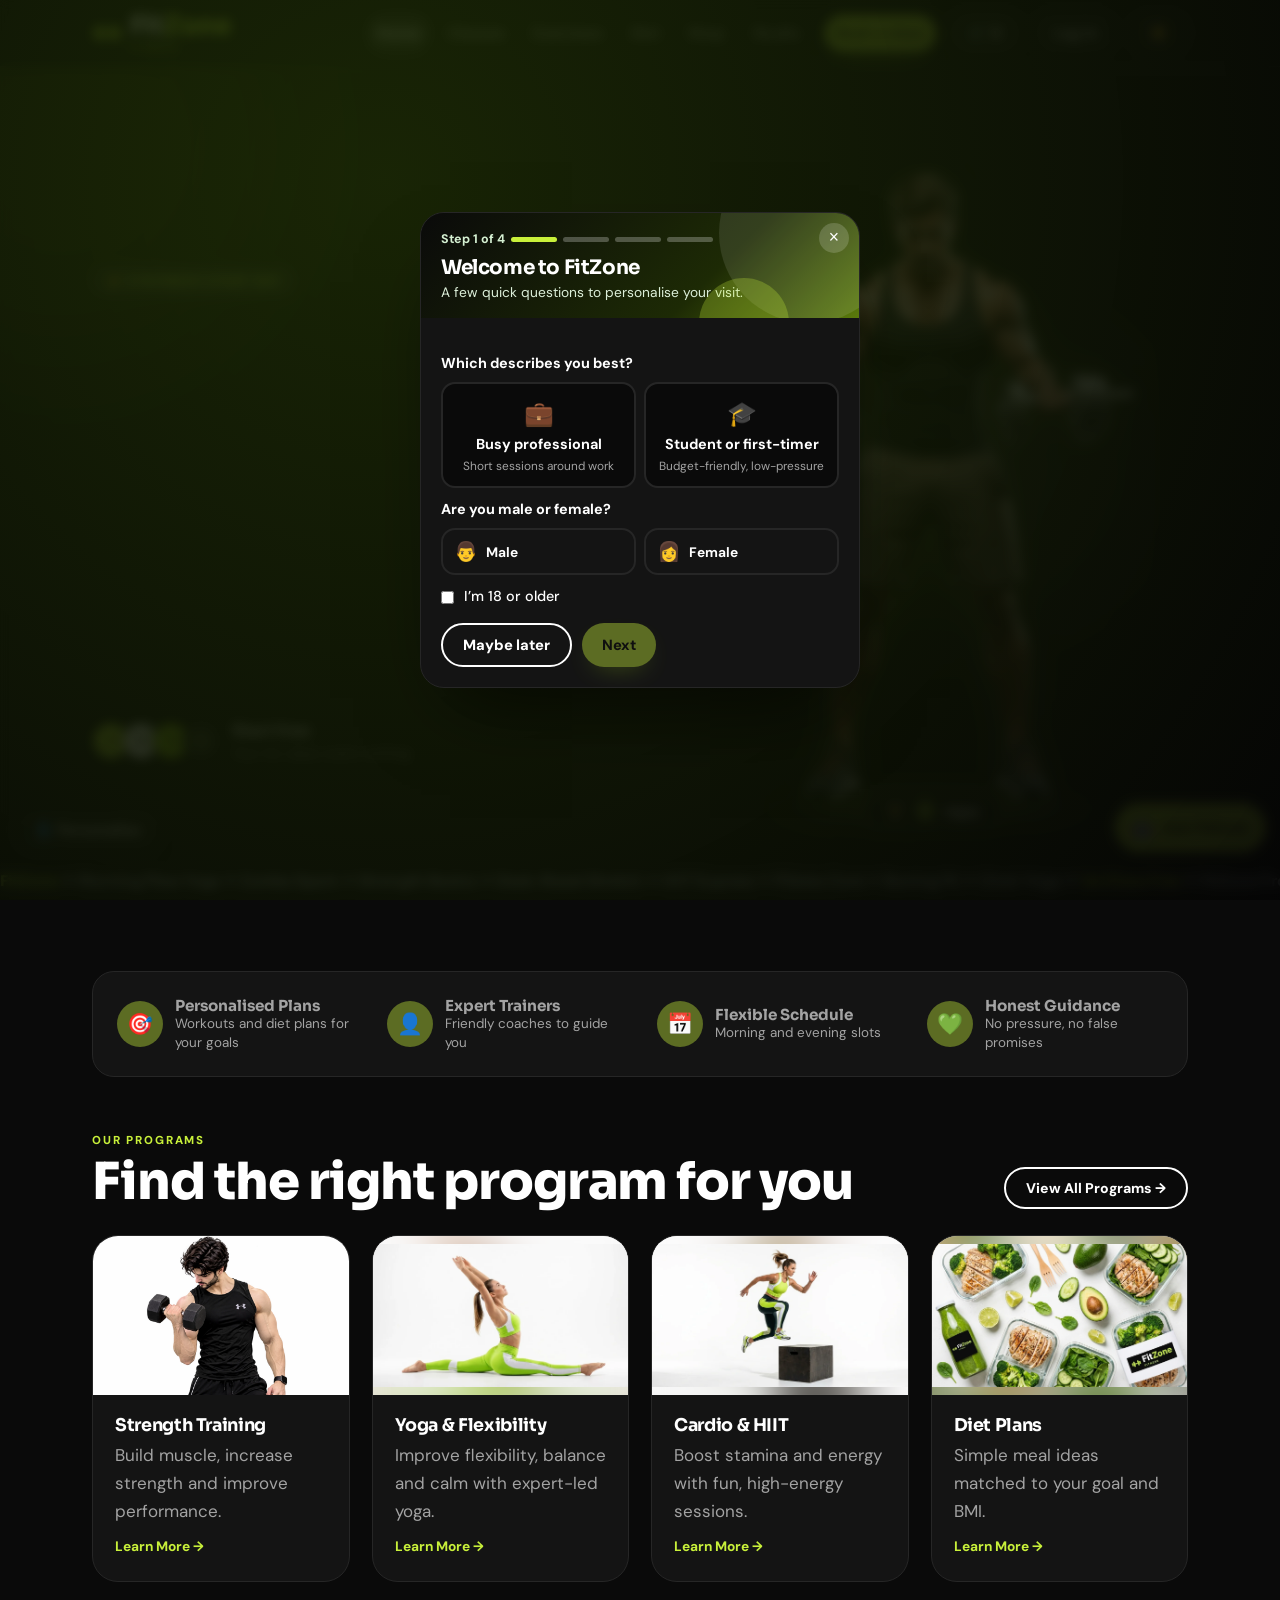
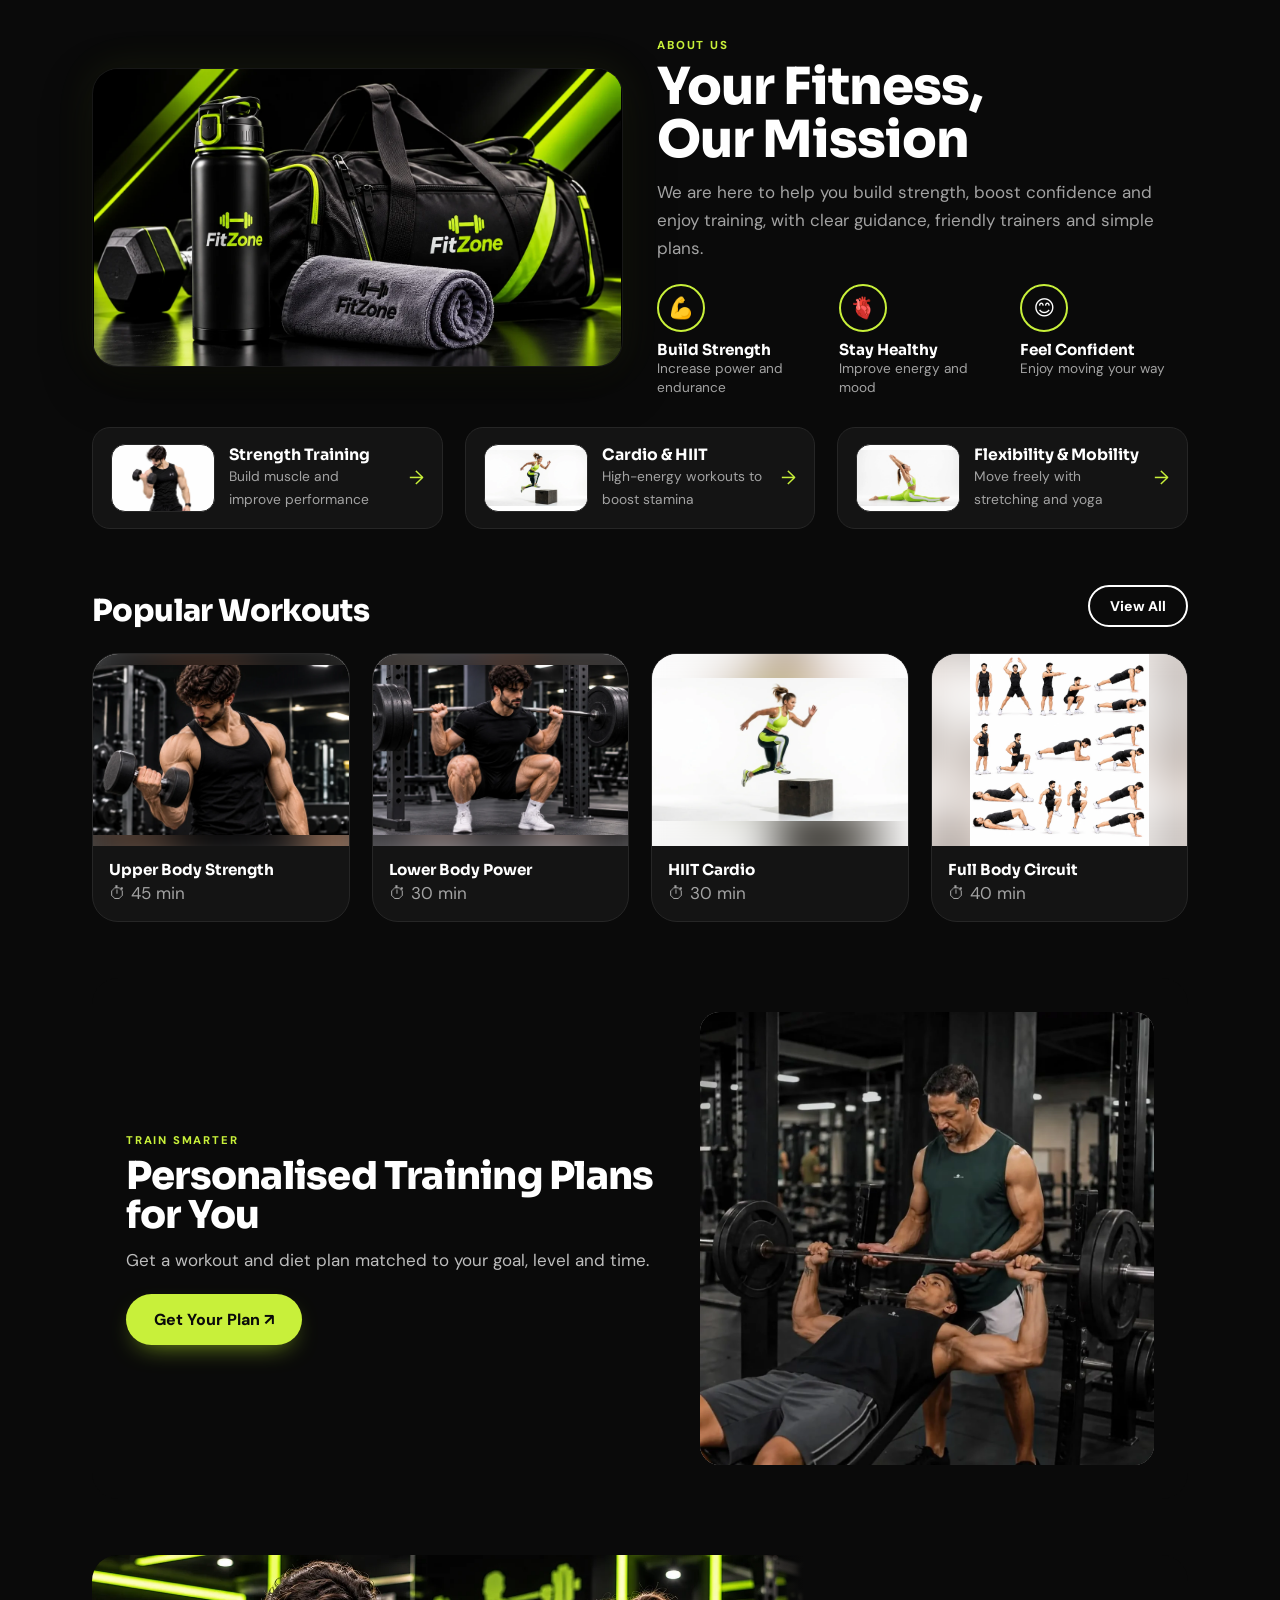
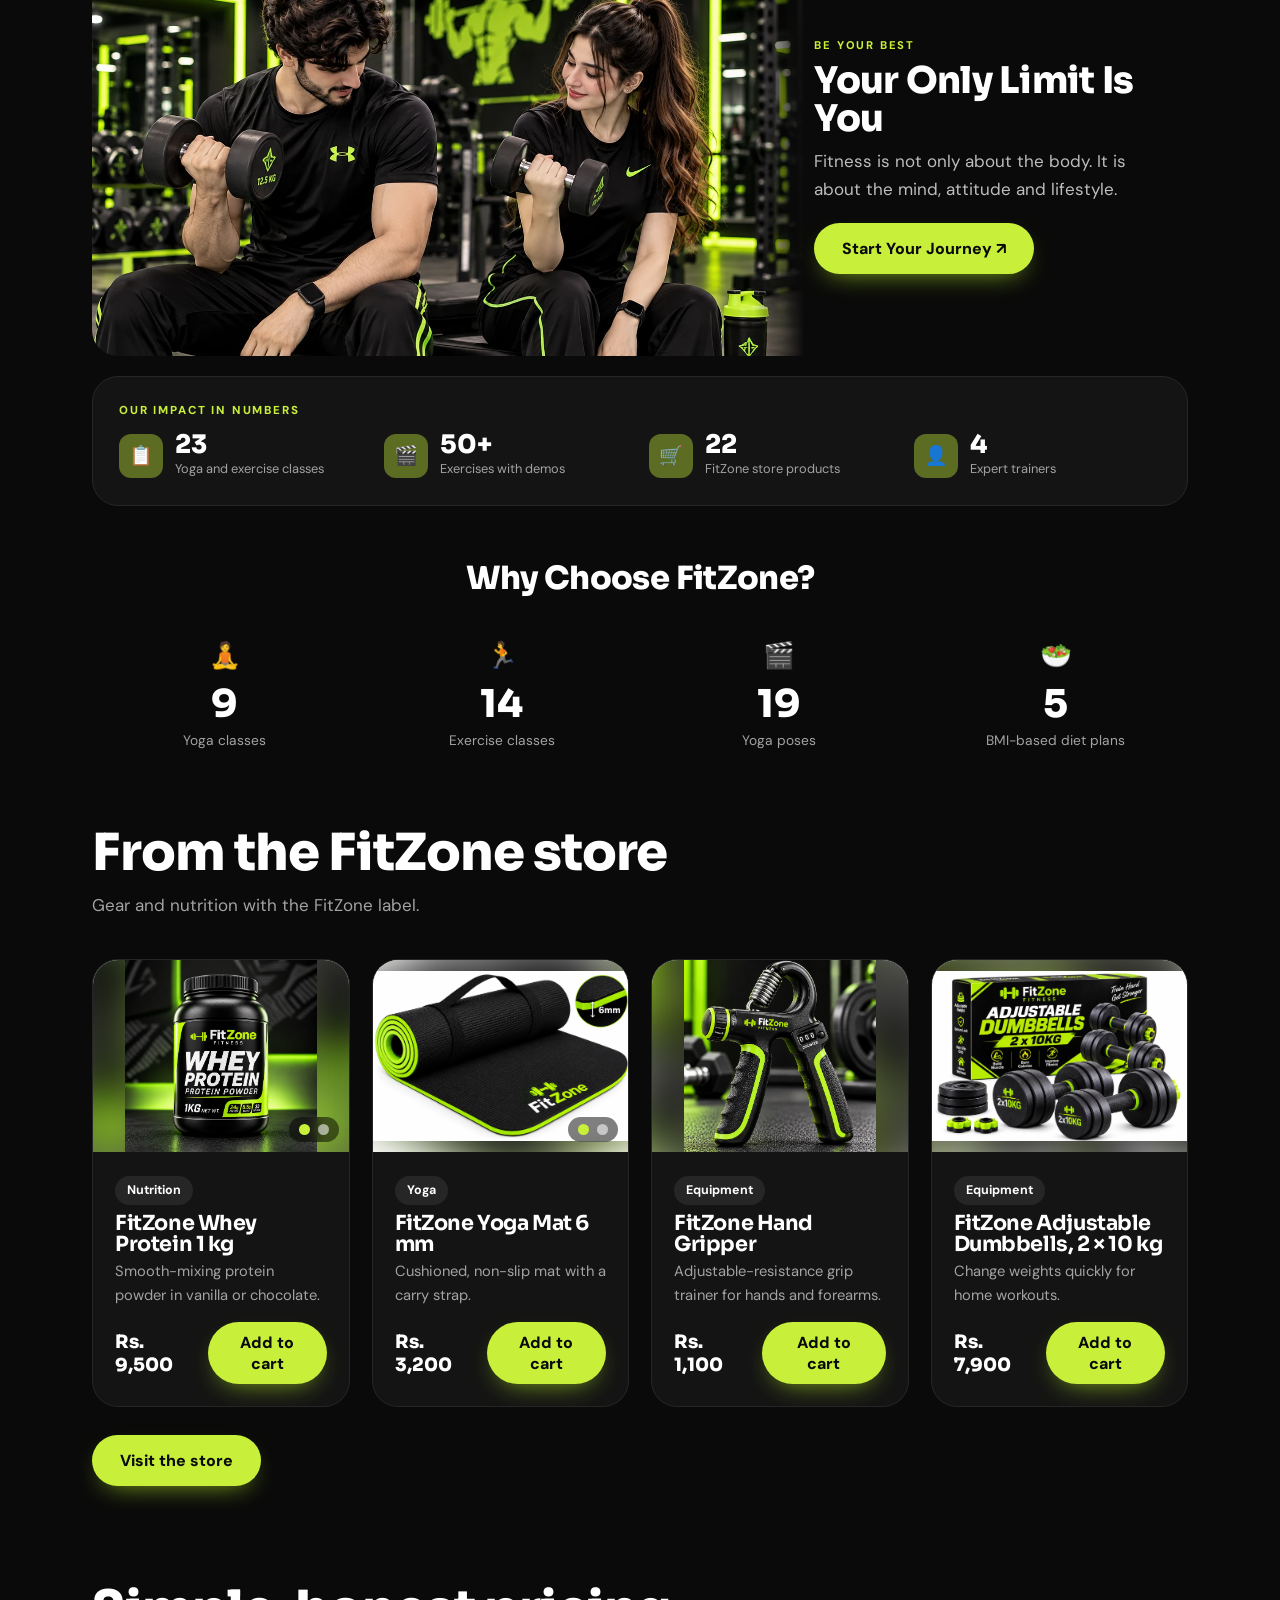
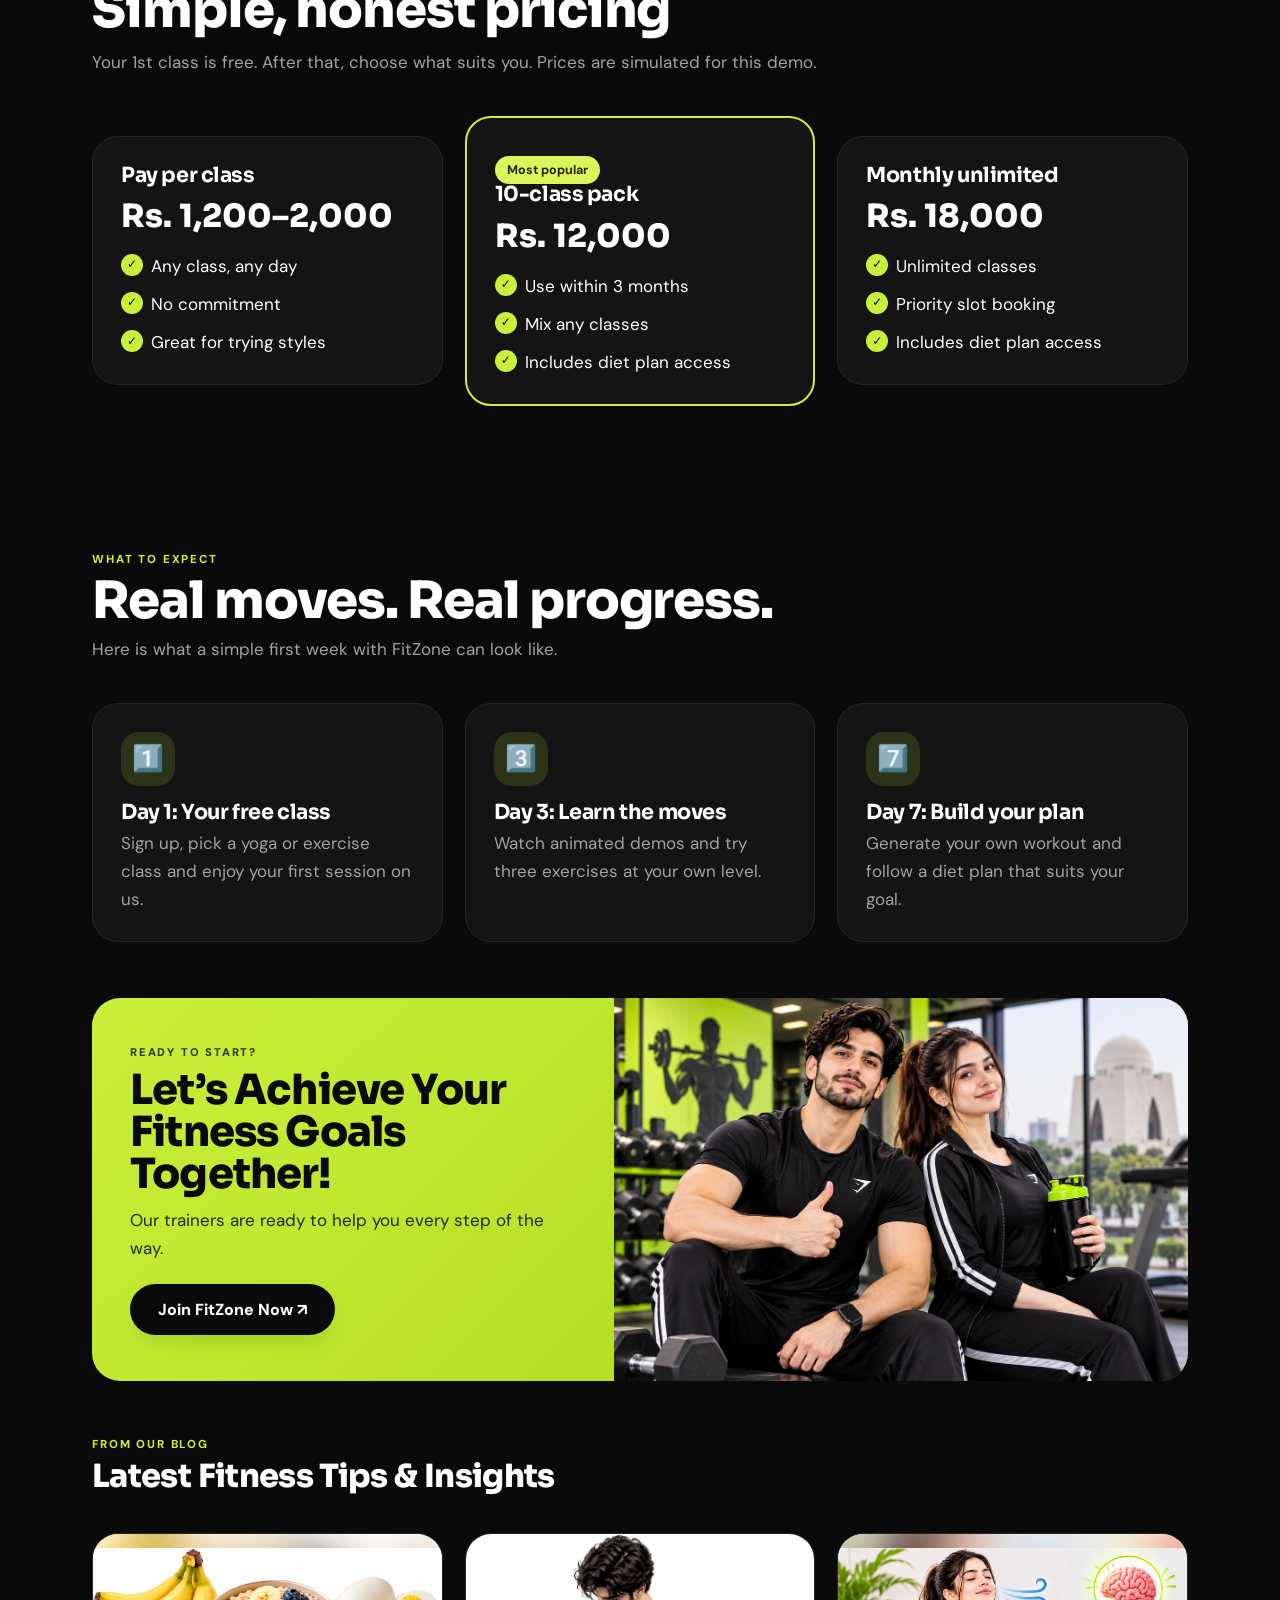
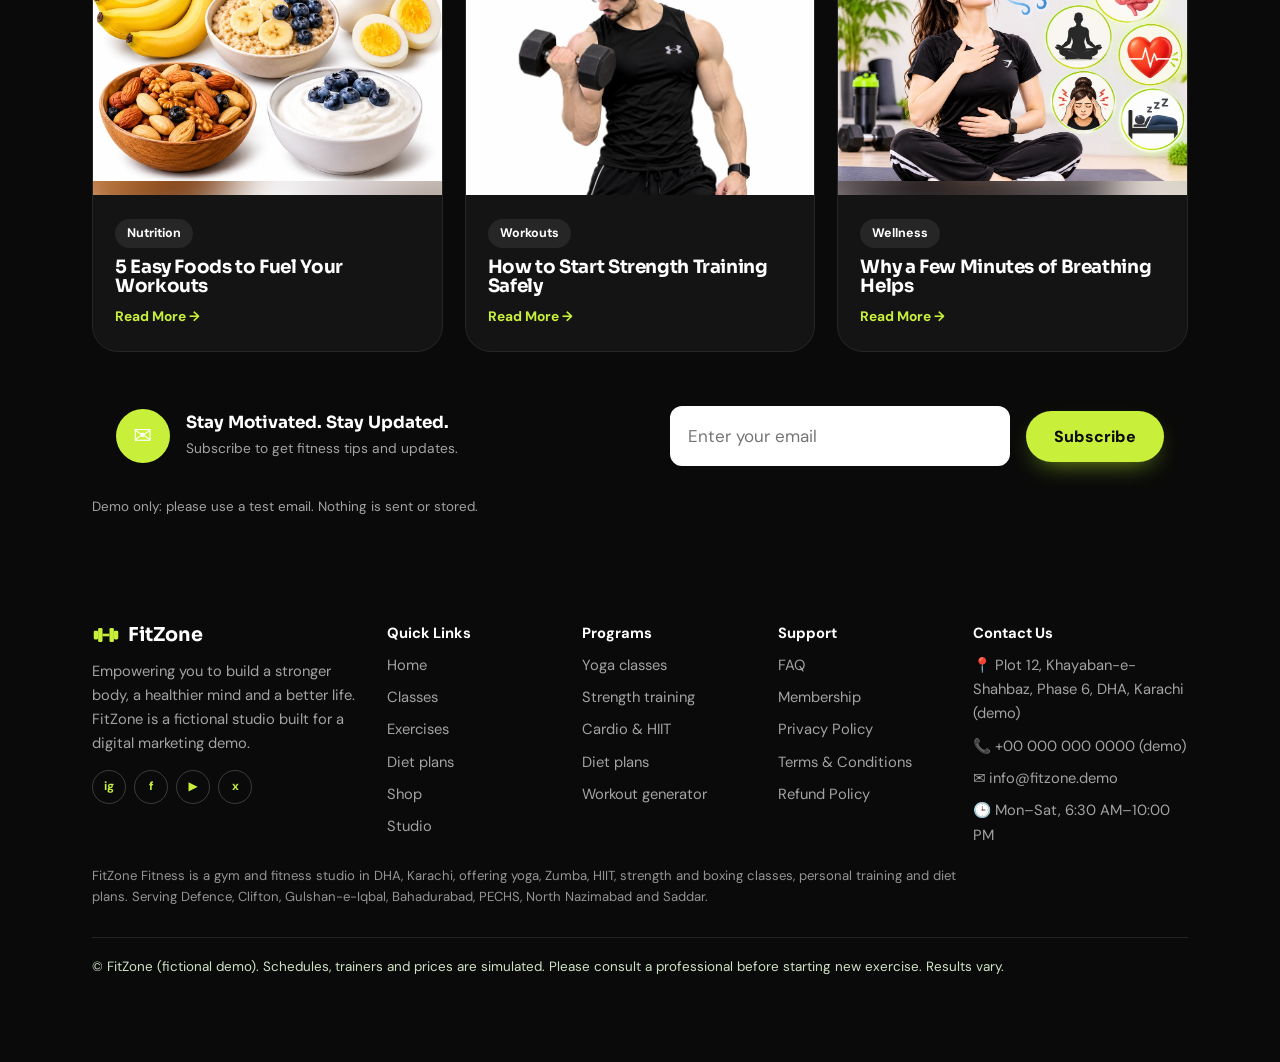
==== commit 808f9813: "Update meta tags in index.html for SEO" ====
--- a/index.html
+++ b/index.html
@@ -28,6 +28,7 @@
 </script>
 <meta charset="utf-8">
 <meta name="viewport" content="width=device-width, initial-scale=1, viewport-fit=cover">
+<link rel="shortcut icon" href="./images/icon-512.png" type="image/x-icon">
 <title>FitZone Fitness Karachi | Gym, Yoga, Zumba &amp; Personal Training in DHA Karachi</title>
 <meta name="description" content="FitZone Fitness in DHA, Karachi: yoga, Zumba, HIIT, strength and boxing classes, expert trainers, diet plans and fitness gear. Book your free 1st class today.">
 <meta name="keywords" content="FitZone, FitZone Fitness, FitZone Karachi, gym in Karachi, gym in DHA Karachi, best gym in Karachi, best gym in DHA Karachi, gym near me Karachi, fitness studio Karachi, fitness center Karachi, fitness club DHA Karachi, yoga classes Karachi, yoga studio Karachi, yoga classes DHA Karachi, hatha yoga Karachi, yin yoga Karachi, vinyasa yoga Karachi, ashtanga yoga Karachi, power yoga Karachi, chair yoga Karachi, meditation classes Karachi, breathwork Karachi, zumba classes Karachi, dance fitness Karachi, HIIT classes Karachi, tabata Karachi, circuit training Karachi, strength training Karachi, functional training Karachi, boxing fitness Karachi, pilates Karachi, barre classes Karachi, core workout Karachi, personal trainer Karachi, personal training DHA Karachi, group fitness classes Karachi, beginner fitness classes Karachi, weight loss Karachi, fat loss program Karachi, muscle gain plan, diet plan Karachi, healthy diet plan Pakistan, nutrition guide Karachi, fitness shop Karachi, gym equipment Karachi, yoga mat Karachi, protein powder Karachi, whey protein Karachi, creatine Pakistan, gym bag Karachi, workout generator, free first class Karachi, fitness membership Karachi, monthly gym membership Karachi, gym near Clifton, gym near Defence Karachi, gym near Gulshan-e-Iqbal, gym near Bahadurabad, gym near PECHS, gym near North Nazimabad, gym near Saddar, best fitness trainers Karachi, women fitness classes Karachi, online class booking Karachi, fitness Pakistan">
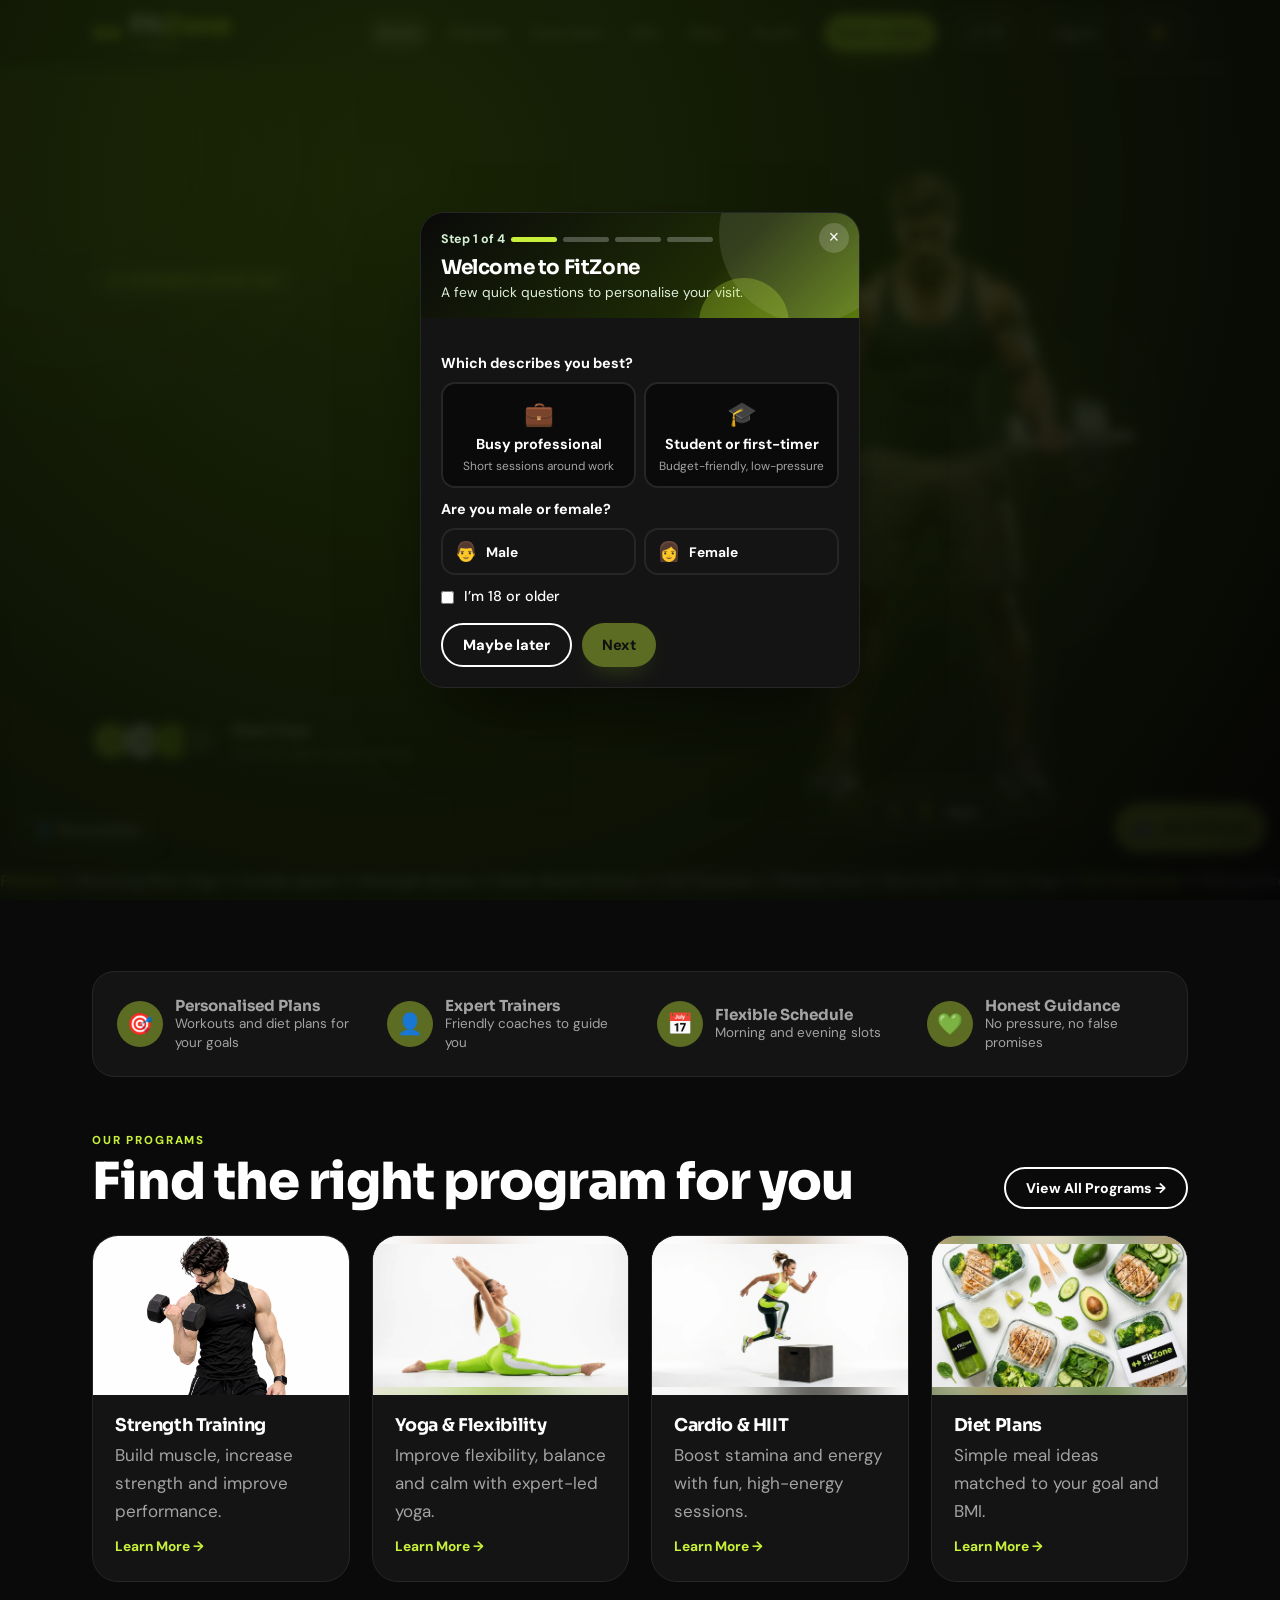
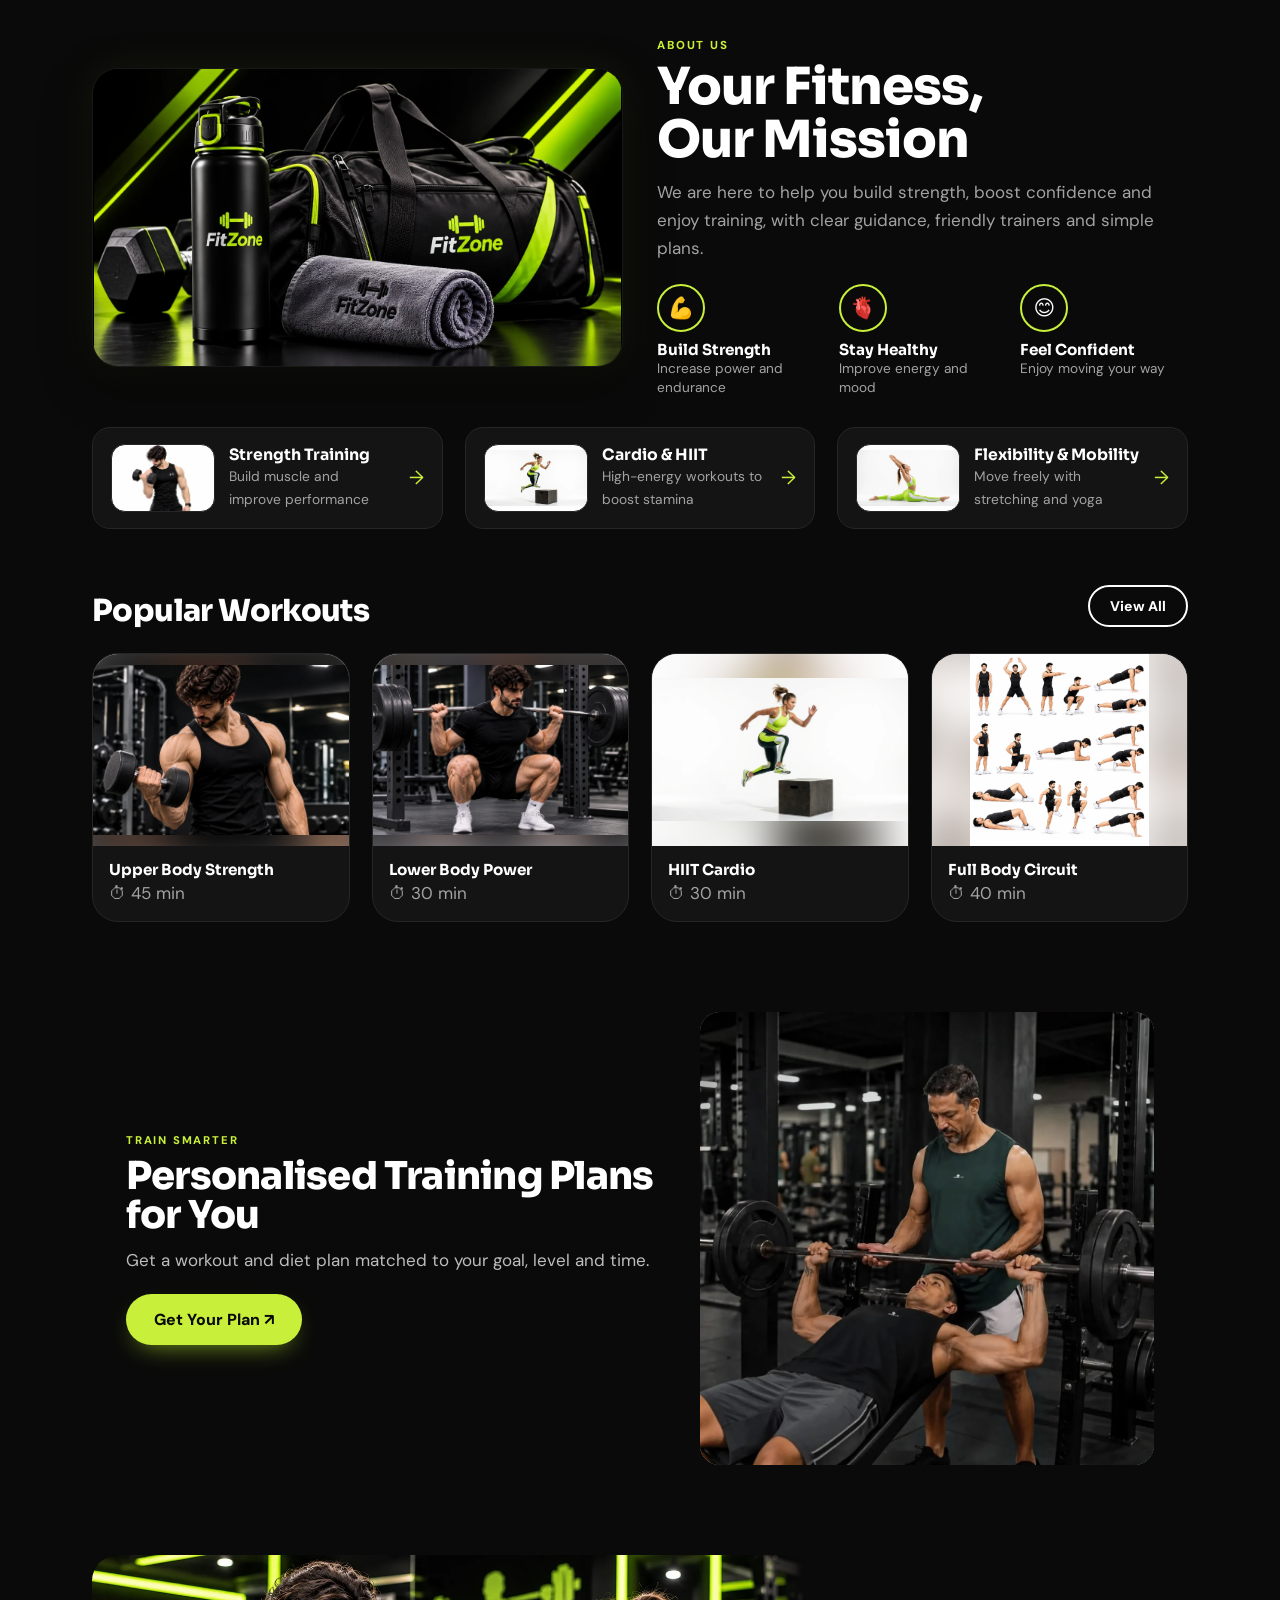
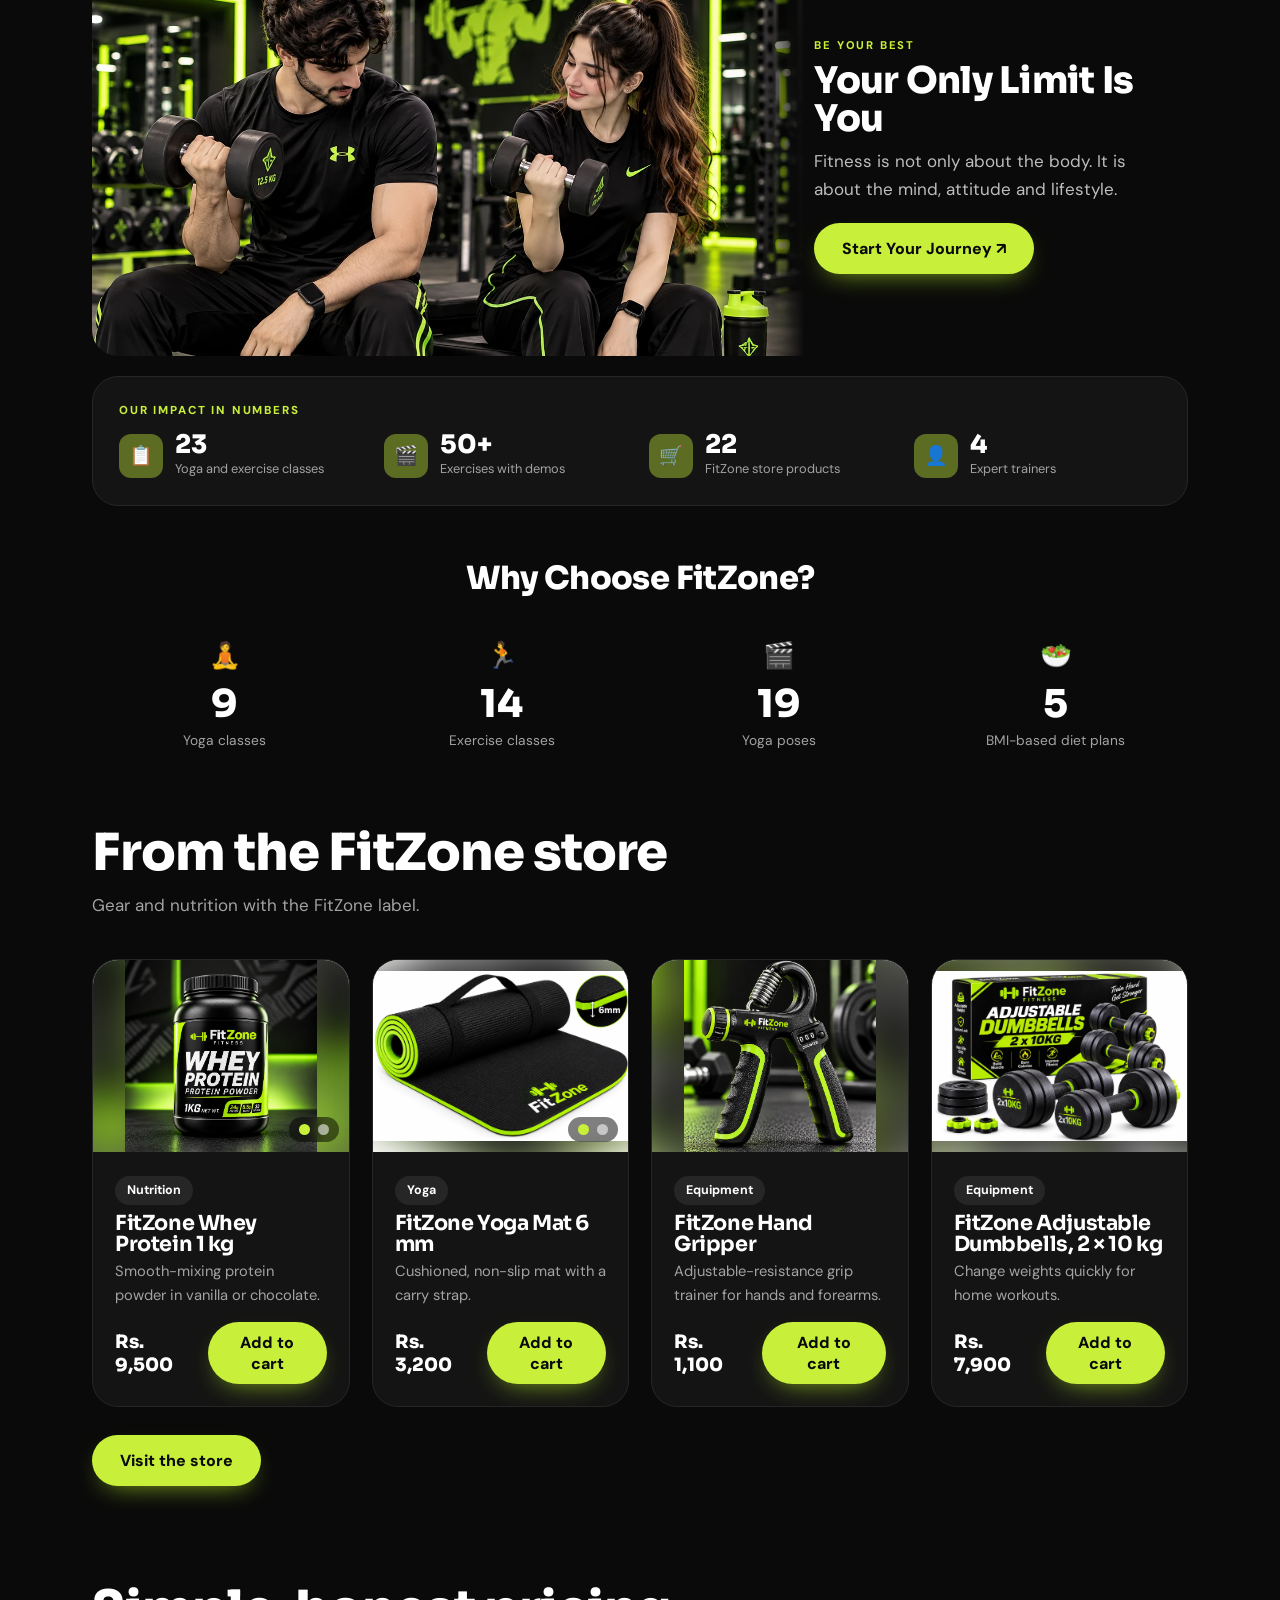
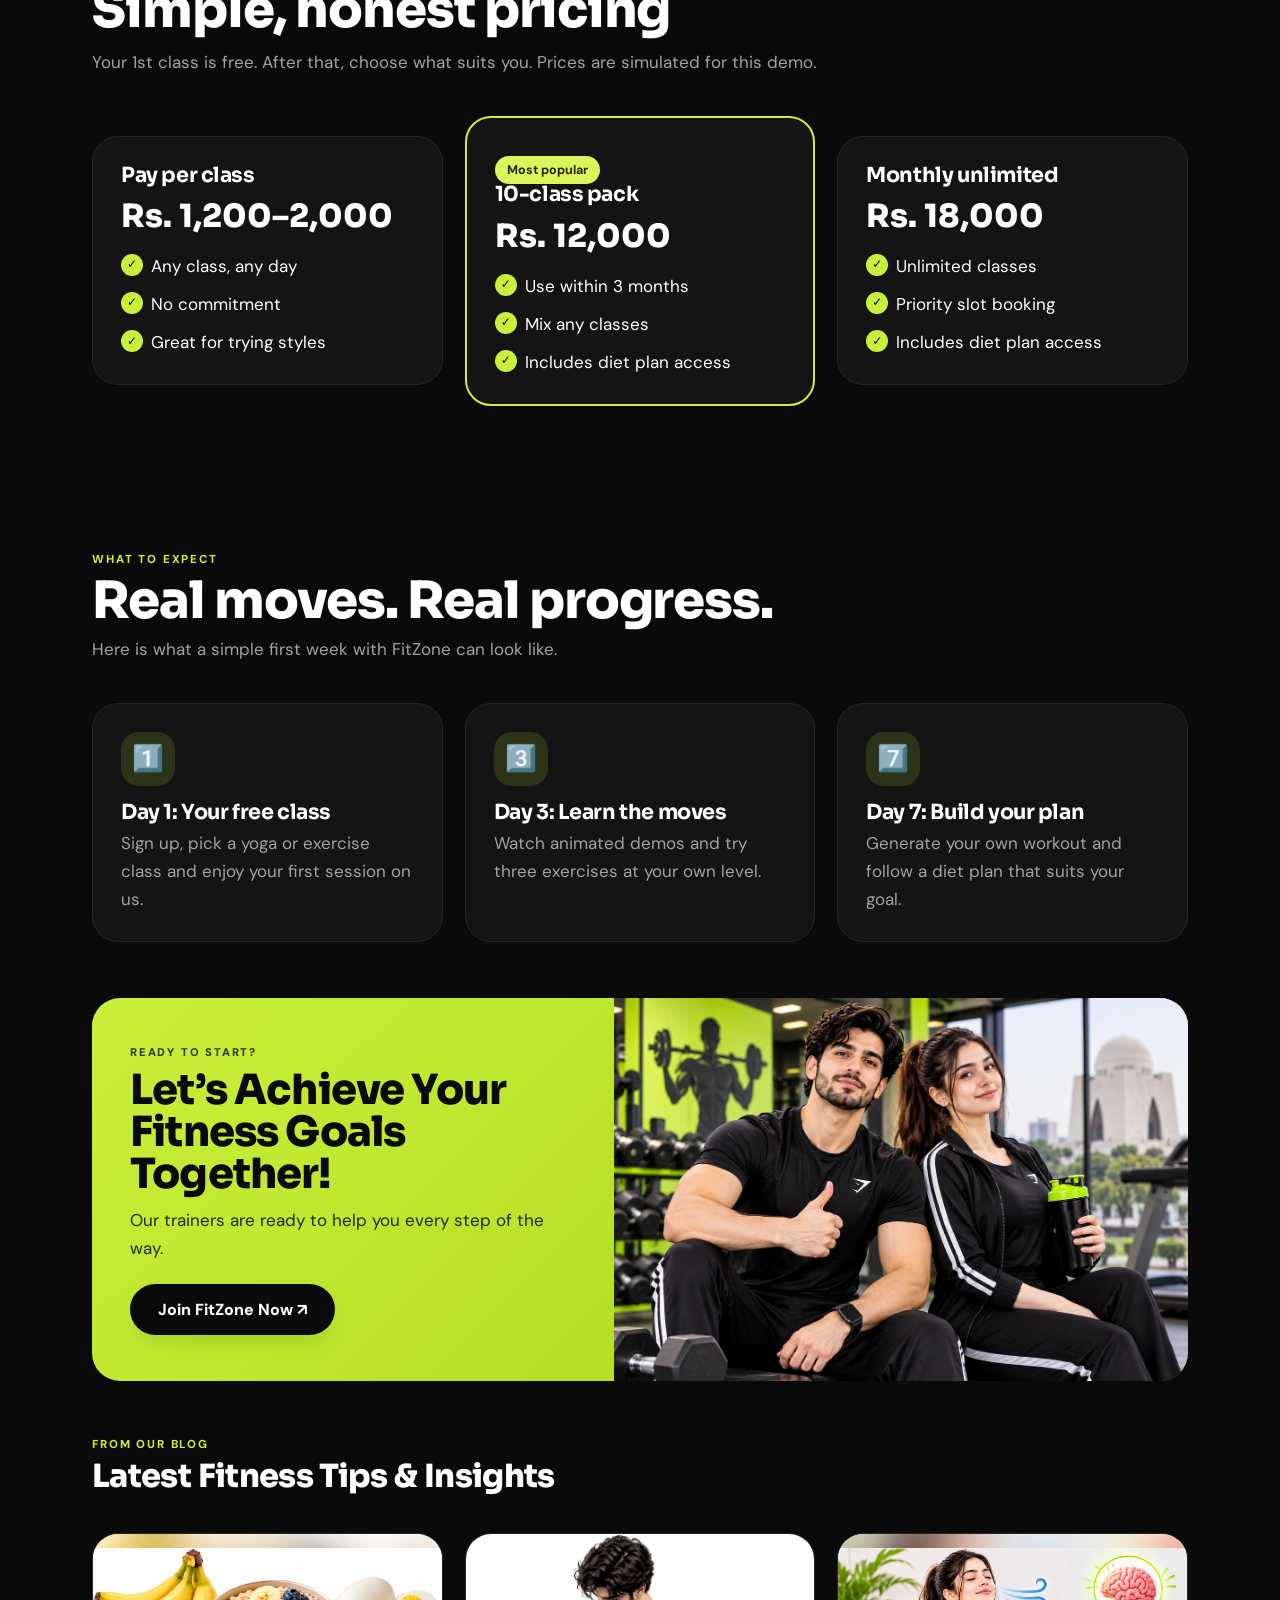
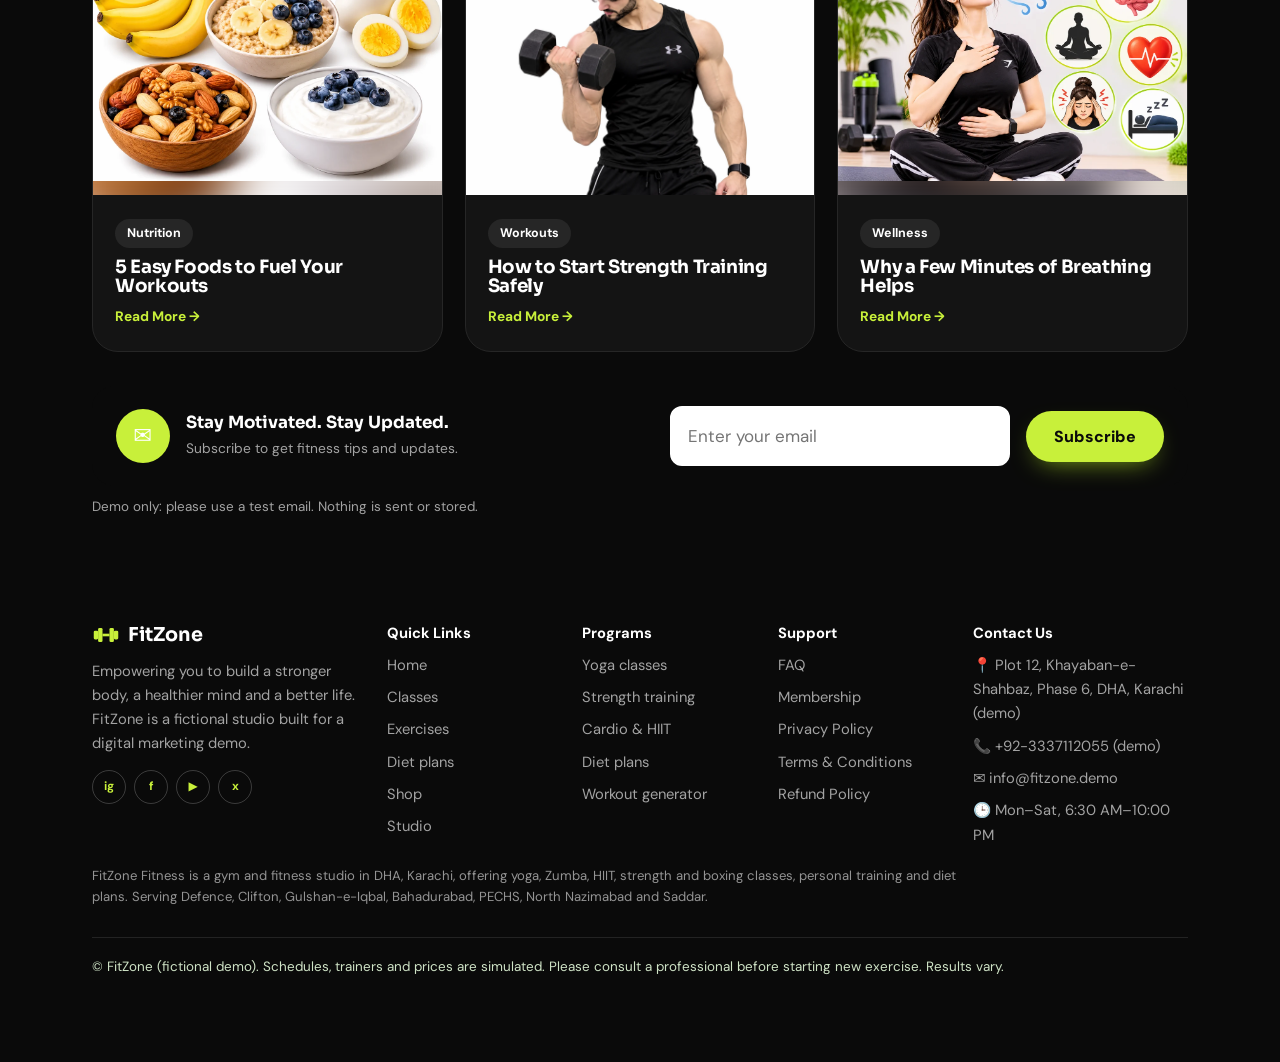
==== commit e2d41f6b: "Revise contact details and add assistant button Updated contact information and added a button for t" ====
--- a/index.html
+++ b/index.html
@@ -110,7 +110,7 @@
 <div><p><b>Quick Links</b></p><a href="#home">Home</a><a href="#classes">Classes</a><a href="#learn">Exercises</a><a href="#diet">Diet plans</a><a href="#shop">Shop</a><a href="#studio">Studio</a></div>
 <div><p><b>Programs</b></p><a href="#classes">Yoga classes</a><a href="#classes">Strength training</a><a href="#classes">Cardio &amp; HIIT</a><a href="#diet">Diet plans</a><a href="#learn">Workout generator</a></div>
 <div><p><b>Support</b></p><a href="#book">FAQ</a><a href="#home">Membership</a><button data-info="privacy">Privacy Policy</button><button data-info="terms">Terms &amp; Conditions</button><button data-info="refund">Refund Policy</button></div>
-<div><p><b>Contact Us</b></p><p>📍 Plot 12, Khayaban-e-Shahbaz, Phase 6, DHA, Karachi (demo)</p><p>📞 +00 000 000 0000 (demo)</p><p>✉️ info@fitzone.demo</p><p>🕒 Mon–Sat, 6:30 AM–10:00 PM</p></div></div>
+<div><p><b>Contact Us</b></p><p>📍 Plot 12, Khayaban-e-Shahbaz, Phase 6, DHA, Karachi (demo)</p><p>📞 +92-3337112055 (demo)</p><p>✉️ info@fitzone.demo</p><p>🕒 Mon–Sat, 6:30 AM–10:00 PM</p></div></div>
 <p class="fseo">FitZone Fitness is a gym and fitness studio in DHA, Karachi, offering yoga, Zumba, HIIT, strength and boxing classes, personal training and diet plans. Serving Defence, Clifton, Gulshan-e-Iqbal, Bahadurabad, PECHS, North Nazimabad and Saddar.</p><p class="fnote">© FitZone (fictional demo). Schedules, trainers and prices are simulated. Please consult a professional before starting new exercise. Results vary.</p></div></footer>
  
 <button id="agb" class="agb" aria-label="Open the FitZone assistant"><i>🤖</i><span>Ask FitZone</span></button>
